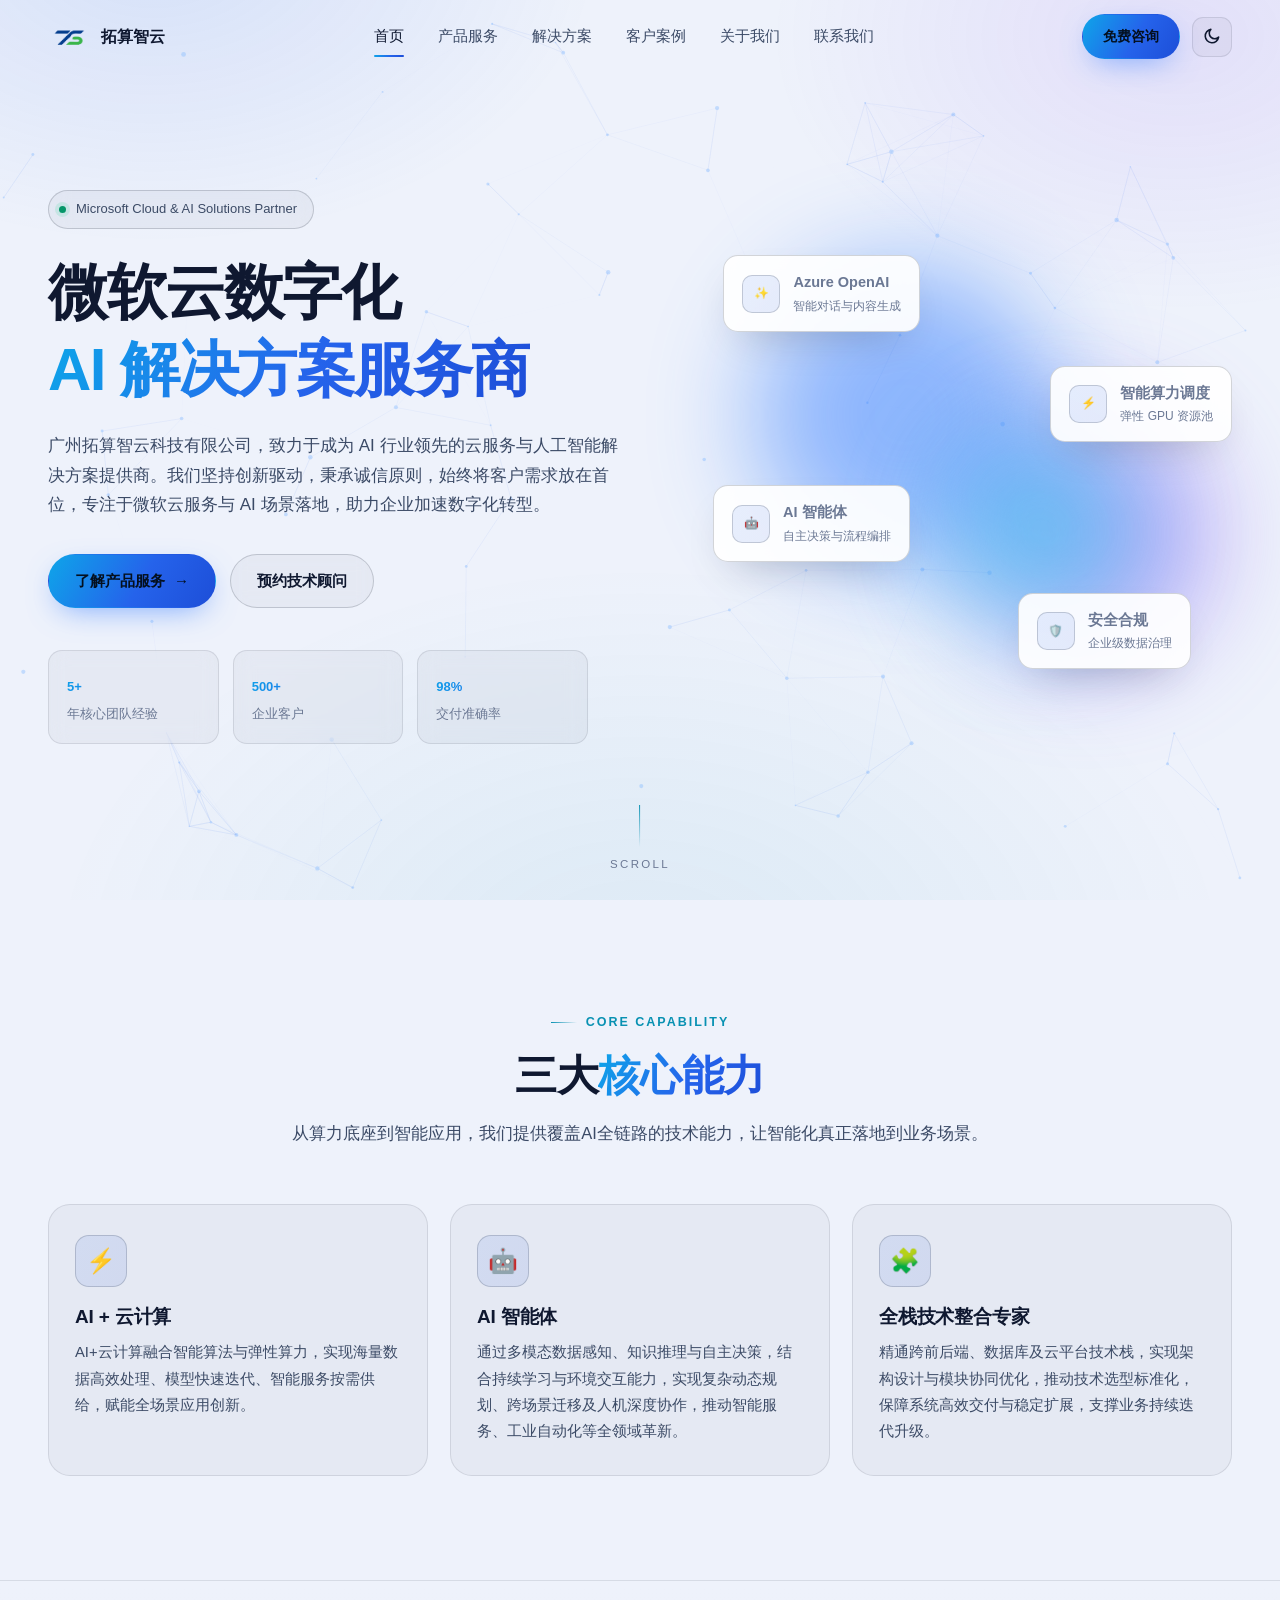
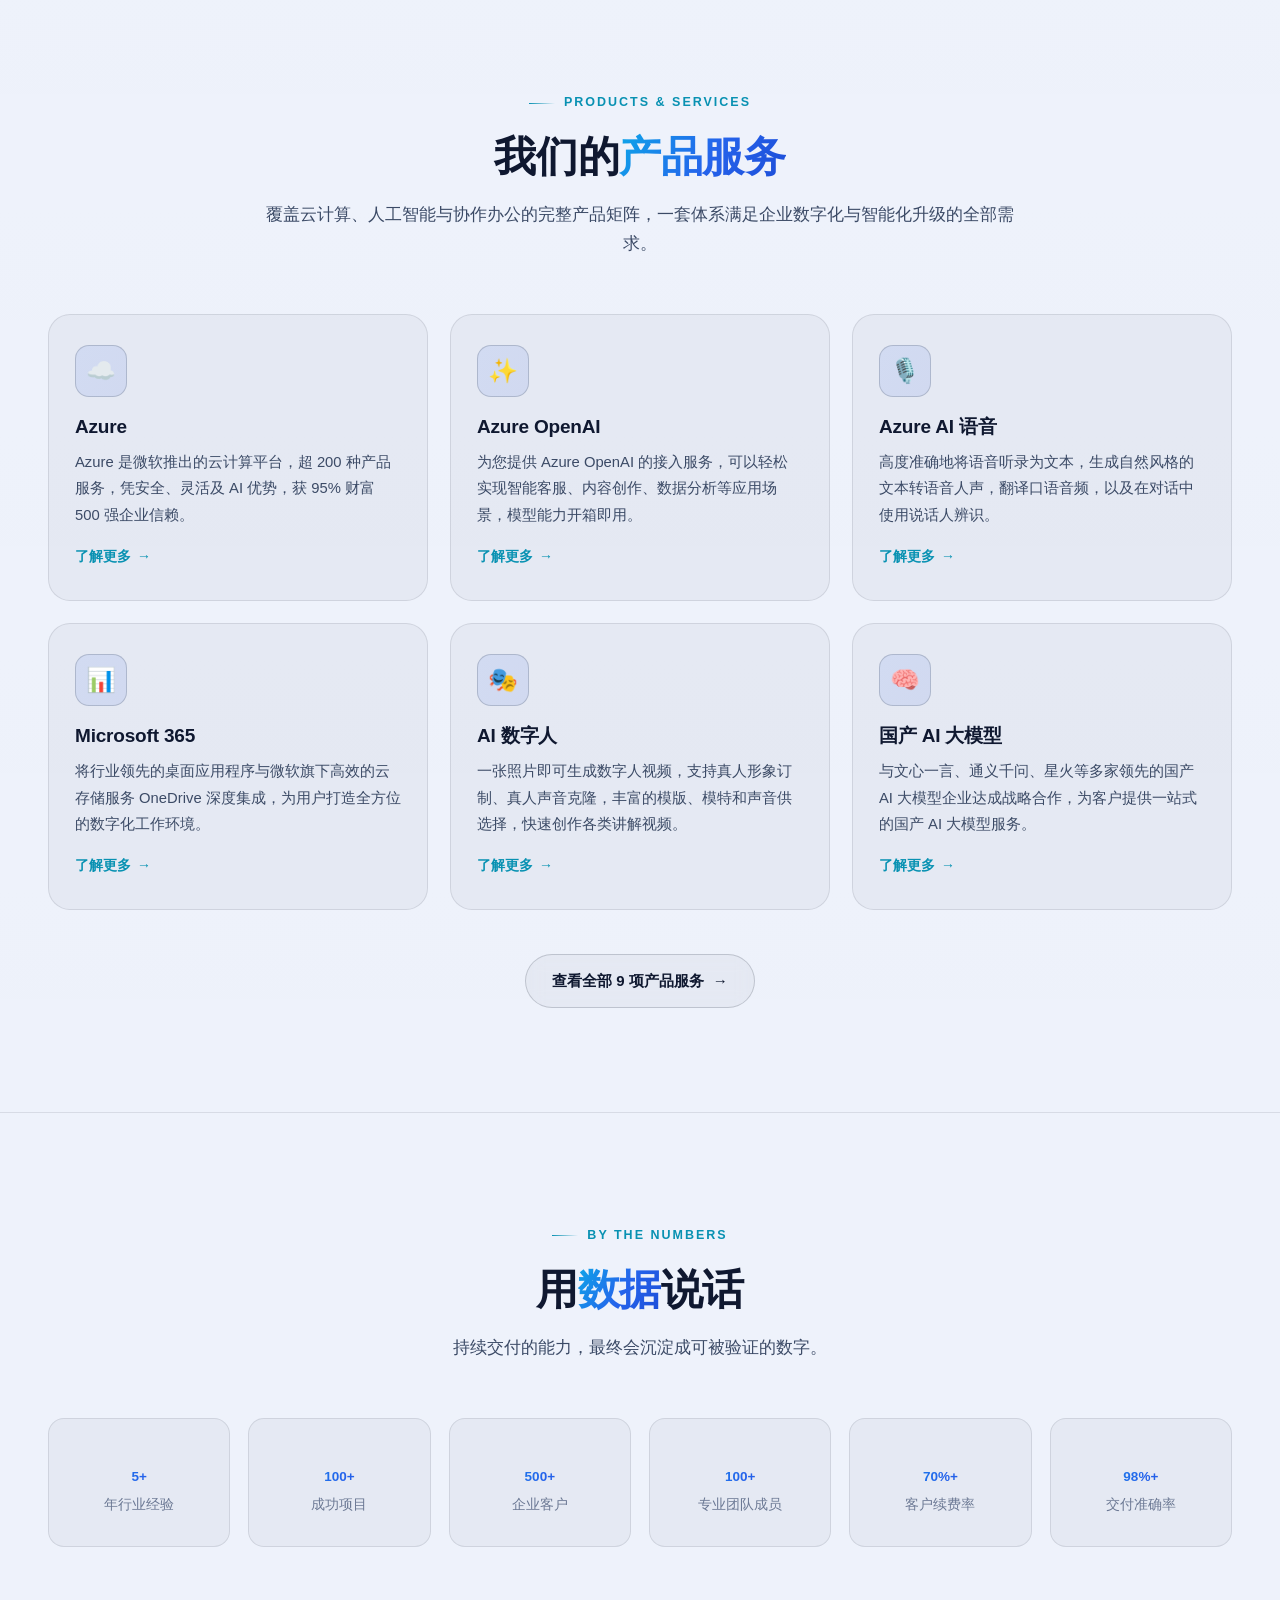
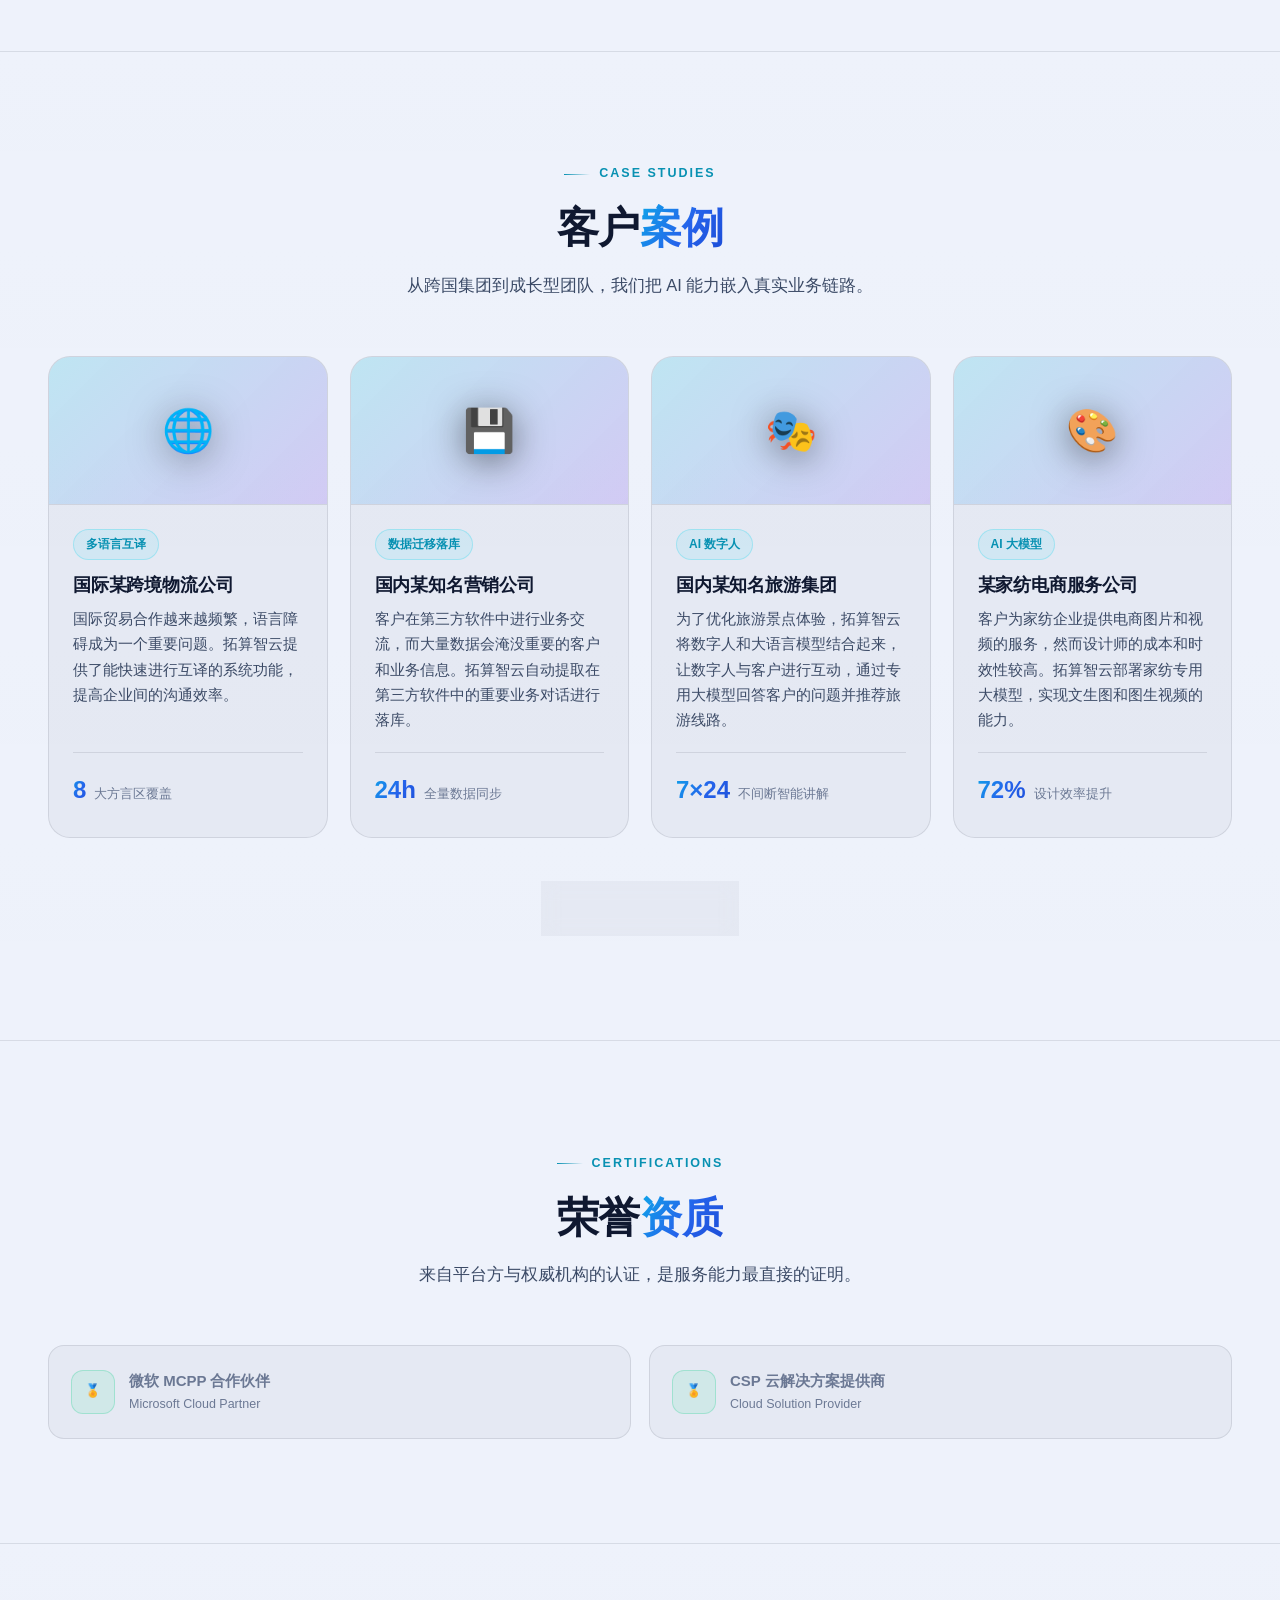
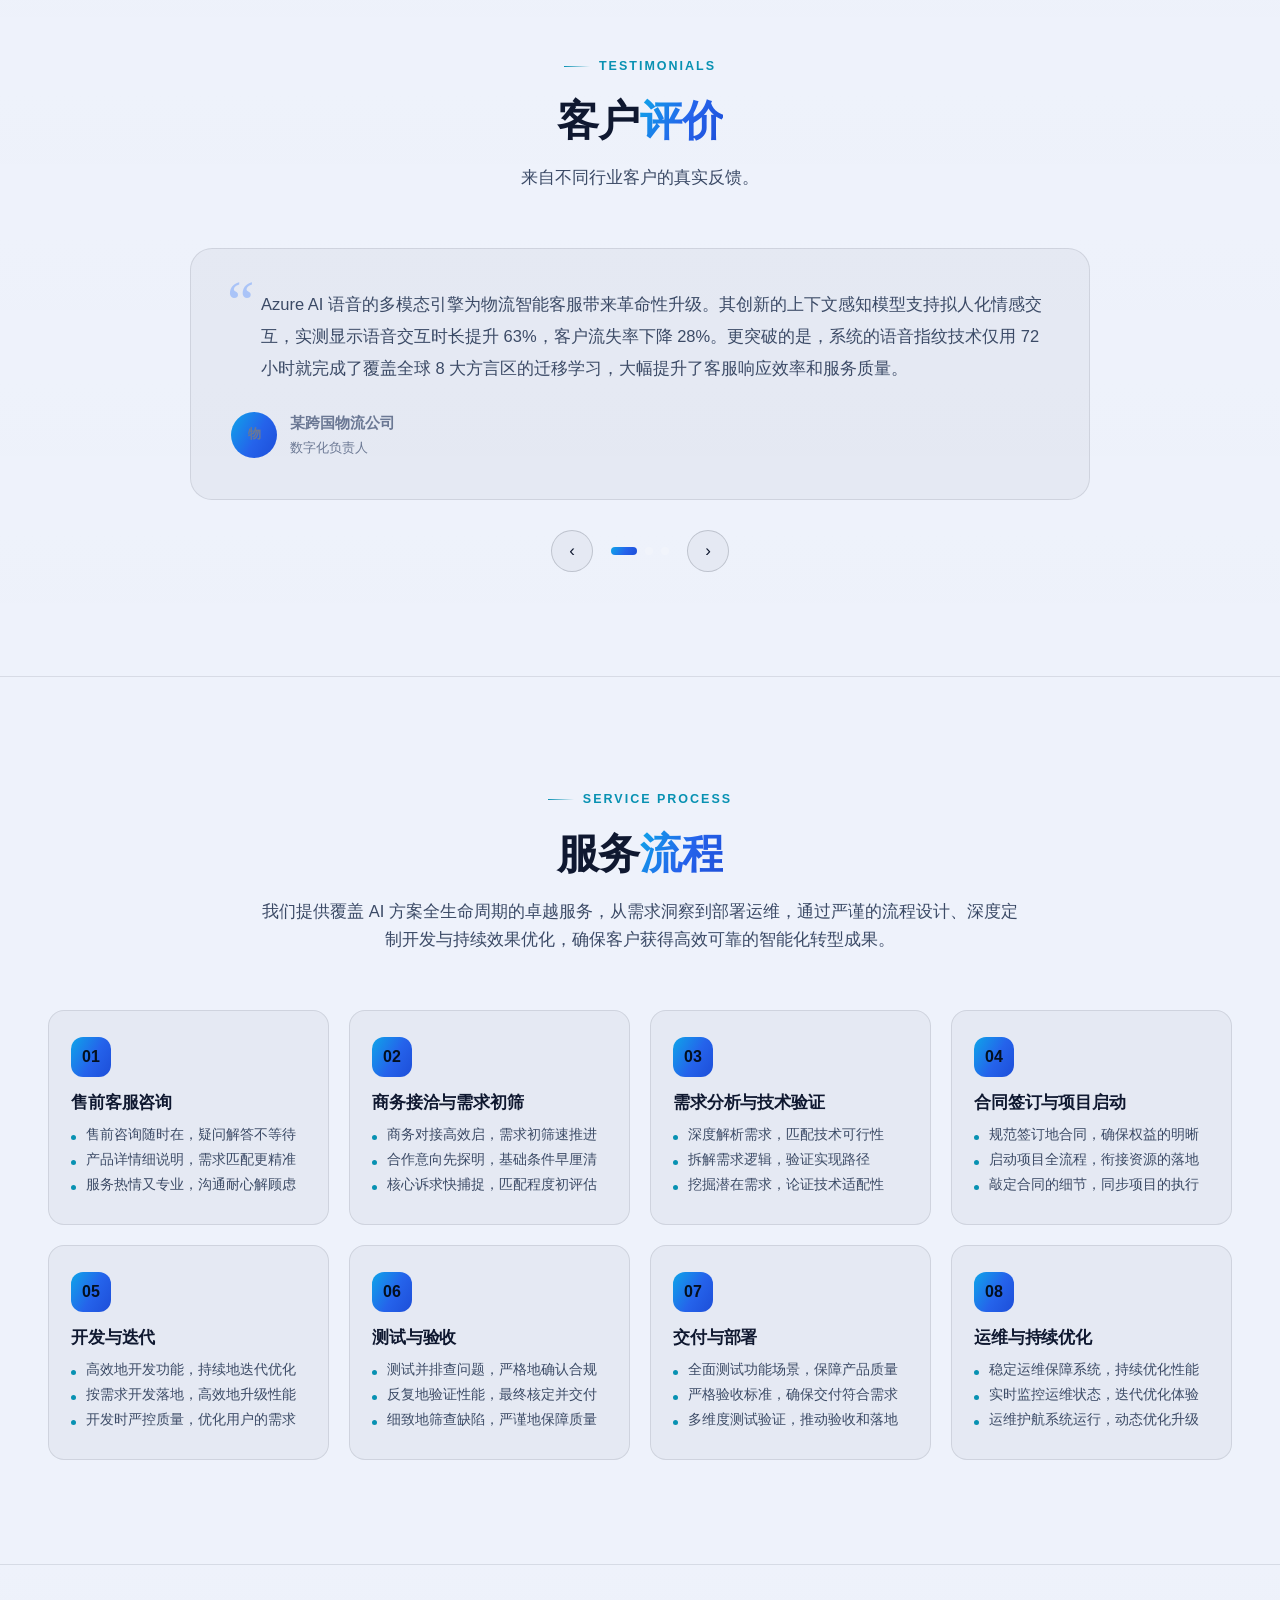
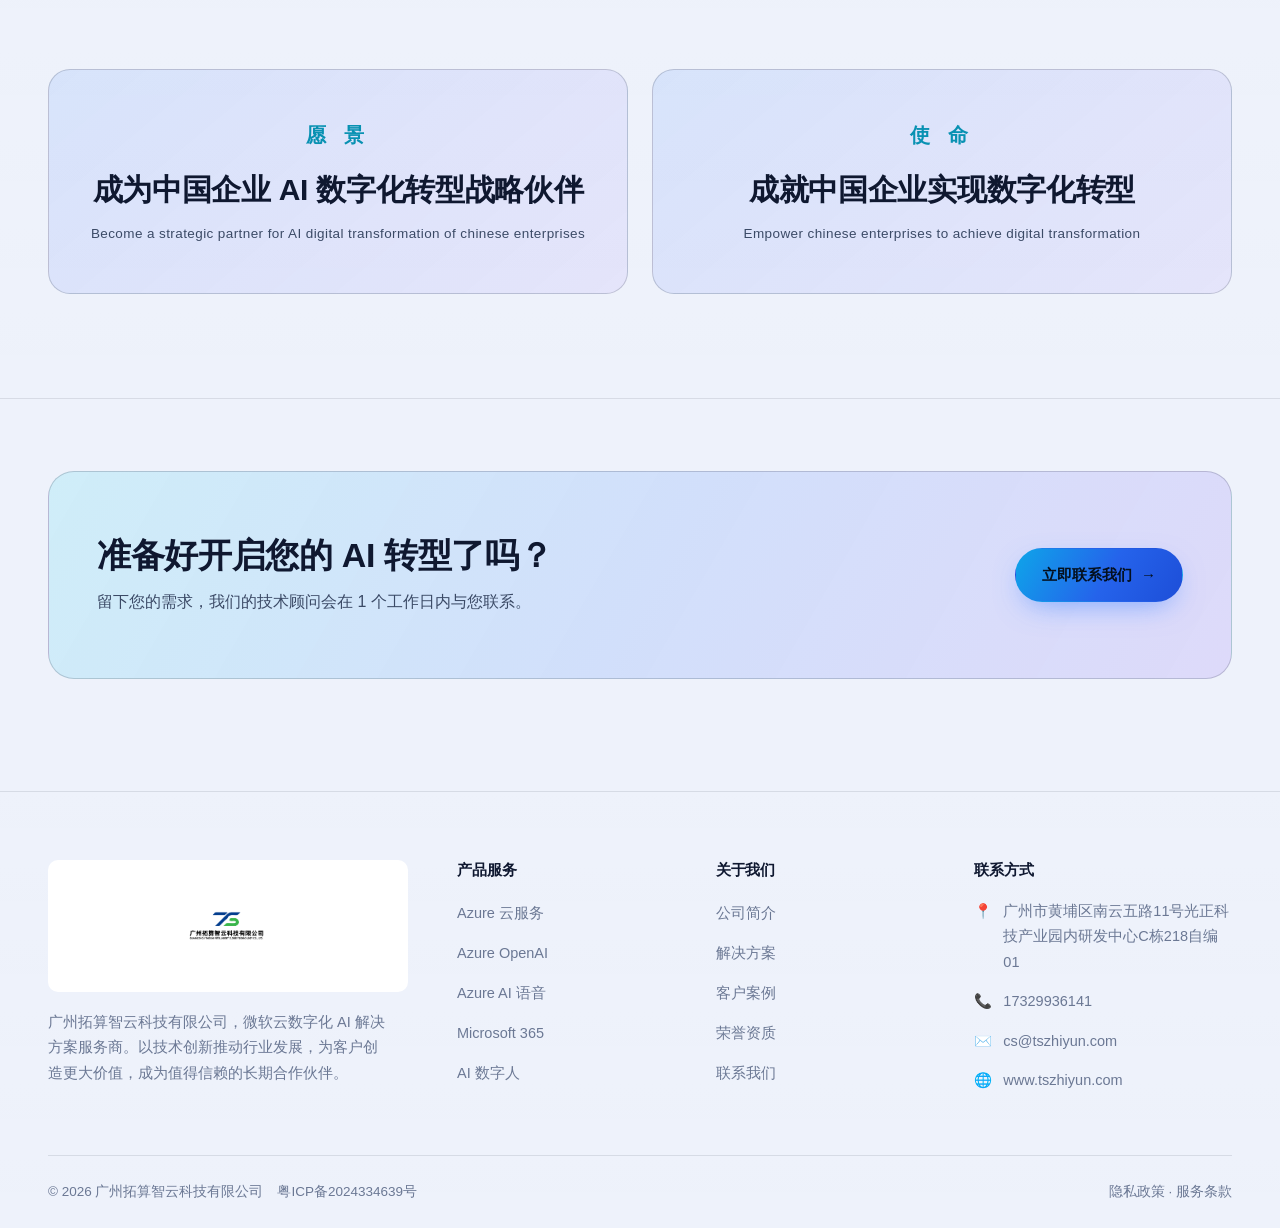
==== index.html @ 0a8a02d6 "Add Tuosuan Cloud website" ====
<!DOCTYPE html>
<html lang="zh-CN">
<head>
<meta charset="UTF-8">
<meta name="viewport" content="width=device-width, initial-scale=1">
<title>广州拓算智云科技有限公司 — 微软云数字化 AI 解决方案服务商</title>
<meta name="description" content="广州拓算智云科技有限公司致力于成为 AI 行业领先的云服务与人工智能解决方案提供商，专注于微软云服务与 AI 应用落地，助力企业加速数字化转型。">
<meta name="keywords" content="拓算智云,广州拓算智云科技,Azure 代理,Azure OpenAI,AI 解决方案,微软云,数字化转型">
<link rel="stylesheet" href="assets/css/style.css">
<link rel="icon" type="image/png" href="assets/images/tuosuan-mark.png">
<script src="assets/js/theme-init.js"></script>
</head>
<body>

<!-- ============ 导航 ============ -->
<header class="nav">
  <div class="nav__inner">
    <a class="brand" href="index.html">
      <img class="brand__logo" src="assets/images/tuosuan-mark.png" alt="拓算智云 Logo">
      <span class="brand__text">
        <span class="brand__name">拓算智云</span>
      </span>
    </a>

    <nav class="nav__menu">
      <a class="nav__link" href="index.html">首页</a>
      <a class="nav__link" href="products.html">产品服务</a>
      <a class="nav__link" href="solutions.html">解决方案</a>
      <a class="nav__link" href="cases.html">客户案例</a>
      <a class="nav__link" href="about.html">关于我们</a>
      <a class="nav__link" href="contact.html">联系我们</a>
    </nav>

    <div class="nav__actions">
      <a class="btn btn--primary btn--sm" href="contact.html">免费咨询</a>
      <button class="theme-toggle" type="button" aria-label="切换主题" aria-pressed="false">
        <svg class="theme-toggle__sun" viewBox="0 0 24 24" fill="none" stroke="currentColor" stroke-width="2" stroke-linecap="round" stroke-linejoin="round" aria-hidden="true">
          <circle cx="12" cy="12" r="4.2"></circle>
          <path d="M12 2.5v2.4M12 19.1v2.4M4.6 4.6l1.7 1.7M17.7 17.7l1.7 1.7M2.5 12h2.4M19.1 12h2.4M4.6 19.4l1.7-1.7M17.7 6.3l1.7-1.7"></path>
        </svg>
        <svg class="theme-toggle__moon" viewBox="0 0 24 24" fill="none" stroke="currentColor" stroke-width="2" stroke-linecap="round" stroke-linejoin="round" aria-hidden="true">
          <path d="M21 12.8A8.5 8.5 0 1 1 11.2 3a6.6 6.6 0 0 0 9.8 9.8z"></path>
        </svg>
      </button>
      <button class="nav__burger" type="button" aria-label="打开菜单" aria-expanded="false">
        <span></span><span></span><span></span>
      </button>
    </div>
  </div>
</header>

<!-- ============ Hero ============ -->
<section class="hero">
  <canvas id="particle-canvas"></canvas>

  <div class="wrap hero__inner">
    <div class="hero__content">
      <div class="hero__pill">
        <span class="dot"></span>
        Microsoft Cloud &amp; AI Solutions Partner
      </div>

      <h1>
        微软云数字化<br>
        <span class="line2">AI 解决方案服务商</span>
      </h1>

      <p class="hero__lead">
        广州拓算智云科技有限公司，致力于成为 AI 行业领先的云服务与人工智能解决方案提供商。我们坚持创新驱动，秉承诚信原则，始终将客户需求放在首位，专注于微软云服务与 AI 场景落地，助力企业加速数字化转型。
      </p>

      <div class="hero__cta">
        <a class="btn btn--primary" href="products.html">
          了解产品服务 <span class="arrow">→</span>
        </a>
        <a class="btn btn--ghost" href="contact.html">
          预约技术顾问
        </a>
      </div>

      <div class="hero__stats">
        <div class="hero__stat">
          <b><span data-count="5" data-suffix="+">5+</span></b>
          <span>年核心团队经验</span>
        </div>
        <div class="hero__stat">
          <b><span data-count="500" data-suffix="+">500+</span></b>
          <span>企业客户</span>
        </div>
        <div class="hero__stat">
          <b><span data-count="98" data-suffix="%">98%</span></b>
          <span>交付准确率</span>
        </div>
      </div>
    </div>

    <div class="hero__visual">
      <span class="orb orb--1"></span>
      <span class="orb orb--2"></span>
      <span class="orb orb--3"></span>

      <div class="tech-card">
        <span class="tech-card__ico">✨</span>
        <span>
          <b>Azure OpenAI</b>
          <span>智能对话与内容生成</span>
        </span>
      </div>
      <div class="tech-card">
        <span class="tech-card__ico">⚡</span>
        <span>
          <b>智能算力调度</b>
          <span>弹性 GPU 资源池</span>
        </span>
      </div>
      <div class="tech-card">
        <span class="tech-card__ico">🤖</span>
        <span>
          <b>AI 智能体</b>
          <span>自主决策与流程编排</span>
        </span>
      </div>
      <div class="tech-card">
        <span class="tech-card__ico">🛡️</span>
        <span>
          <b>安全合规</b>
          <span>企业级数据治理</span>
        </span>
      </div>
    </div>
  </div>

  <div class="hero__scroll">
    <i></i>
    Scroll
  </div>
</section>

<!-- ============ 核心能力 ============ -->
<section class="section" id="capability">
  <div class="wrap">
    <div class="sec-head reveal">
      <span class="eyebrow">Core Capability</span>
      <h2 class="sec-title">三大<span class="hl">核心能力</span></h2>
      <p class="sec-desc">
        从算力底座到智能应用，我们提供覆盖AI全链路的技术能力，让智能化真正落地到业务场景。
      </p>
    </div>

    <div class="grid grid-3">
      <article class="card reveal" data-delay="0">
        <div class="card__ico">⚡</div>
        <h3>AI + 云计算</h3>
        <p>
          AI+云计算融合智能算法与弹性算力，实现海量数据高效处理、模型快速迭代、智能服务按需供给，赋能全场景应用创新。
        </p>
      </article>

      <article class="card reveal" data-delay="120">
        <div class="card__ico">🤖</div>
        <h3>AI 智能体</h3>
        <p>
          通过多模态数据感知、知识推理与自主决策，结合持续学习与环境交互能力，实现复杂动态规划、跨场景迁移及人机深度协作，推动智能服务、工业自动化等全领域革新。
        </p>
      </article>

      <article class="card reveal" data-delay="240">
        <div class="card__ico">🧩</div>
        <h3>全栈技术整合专家</h3>
        <p>
          精通跨前后端、数据库及云平台技术栈，实现架构设计与模块协同优化，推动技术选型标准化，保障系统高效交付与稳定扩展，支撑业务持续迭代升级。
        </p>
      </article>
    </div>
  </div>
</section>

<!-- ============ 产品服务 ============ -->
<section class="section section--alt" id="products">
  <div class="wrap">
    <div class="sec-head reveal">
      <span class="eyebrow">Products &amp; Services</span>
      <h2 class="sec-title">我们的<span class="hl">产品服务</span></h2>
      <p class="sec-desc">
        覆盖云计算、人工智能与协作办公的完整产品矩阵，一套体系满足企业数字化与智能化升级的全部需求。
      </p>
    </div>

    <div class="grid grid-3">
      <a class="card card--link reveal" data-delay="0" href="products.html">
        <div class="card__ico">☁️</div>
        <h3>Azure</h3>
        <p>Azure 是微软推出的云计算平台，超 200 种产品服务，凭安全、灵活及 AI 优势，获 95% 财富 500 强企业信赖。</p>
        <span class="card__more">了解更多 <span class="arrow">→</span></span>
      </a>

      <a class="card card--link reveal" data-delay="60" href="products.html">
        <div class="card__ico">✨</div>
        <h3>Azure OpenAI</h3>
        <p>为您提供 Azure OpenAI 的接入服务，可以轻松实现智能客服、内容创作、数据分析等应用场景，模型能力开箱即用。</p>
        <span class="card__more">了解更多 <span class="arrow">→</span></span>
      </a>

      <a class="card card--link reveal" data-delay="120" href="products.html">
        <div class="card__ico">🎙️</div>
        <h3>Azure AI 语音</h3>
        <p>高度准确地将语音听录为文本，生成自然风格的文本转语音人声，翻译口语音频，以及在对话中使用说话人辨识。</p>
        <span class="card__more">了解更多 <span class="arrow">→</span></span>
      </a>

      <a class="card card--link reveal" data-delay="0" href="products.html">
        <div class="card__ico">📊</div>
        <h3>Microsoft 365</h3>
        <p>将行业领先的桌面应用程序与微软旗下高效的云存储服务 OneDrive 深度集成，为用户打造全方位的数字化工作环境。</p>
        <span class="card__more">了解更多 <span class="arrow">→</span></span>
      </a>

      <a class="card card--link reveal" data-delay="60" href="products.html">
        <div class="card__ico">🎭</div>
        <h3>AI 数字人</h3>
        <p>一张照片即可生成数字人视频，支持真人形象订制、真人声音克隆，丰富的模版、模特和声音供选择，快速创作各类讲解视频。</p>
        <span class="card__more">了解更多 <span class="arrow">→</span></span>
      </a>

      <a class="card card--link reveal" data-delay="120" href="products.html">
        <div class="card__ico">🧠</div>
        <h3>国产 AI 大模型</h3>
        <p>与文心一言、通义千问、星火等多家领先的国产 AI 大模型企业达成战略合作，为客户提供一站式的国产 AI 大模型服务。</p>
        <span class="card__more">了解更多 <span class="arrow">→</span></span>
      </a>
    </div>

    <div class="reveal" style="text-align:center;margin-top:44px;">
      <a class="btn btn--ghost" href="products.html">
        查看全部 9 项产品服务 <span class="arrow">→</span>
      </a>
    </div>
  </div>
</section>

<!-- ============ 数据成绩 ============ -->
<section class="section" id="numbers">
  <div class="wrap">
    <div class="sec-head reveal">
      <span class="eyebrow">By the Numbers</span>
      <h2 class="sec-title">用<span class="hl">数据</span>说话</h2>
      <p class="sec-desc">持续交付的能力，最终会沉淀成可被验证的数字。</p>
    </div>

    <div class="stats reveal">
      <div class="stat">
        <b><span data-count="5" data-suffix="+">5+</span></b>
        <span>年行业经验</span>
      </div>
      <div class="stat">
        <b><span data-count="100" data-suffix="+">100+</span></b>
        <span>成功项目</span>
      </div>
      <div class="stat">
        <b><span data-count="500" data-suffix="+">500+</span></b>
        <span>企业客户</span>
      </div>
      <div class="stat">
        <b><span data-count="100" data-suffix="+">100+</span></b>
        <span>专业团队成员</span>
      </div>
      <div class="stat">
        <b><span data-count="70" data-suffix="%+">70%+</span></b>
        <span>客户续费率</span>
      </div>
      <div class="stat">
        <b><span data-count="98" data-suffix="%+">98%+</span></b>
        <span>交付准确率</span>
      </div>
    </div>
  </div>
</section>

<!-- ============ 客户案例 ============ -->
<section class="section section--alt" id="cases">
  <div class="wrap">
    <div class="sec-head reveal">
      <span class="eyebrow">Case Studies</span>
      <h2 class="sec-title">客户<span class="hl">案例</span></h2>
      <p class="sec-desc">从跨国集团到成长型团队，我们把 AI 能力嵌入真实业务链路。</p>
    </div>

    <div class="grid grid-4">
      <article class="case reveal" data-delay="0">
        <div class="case__top"><span>🌐</span></div>
        <div class="case__body">
          <span class="case__tag">多语言互译</span>
          <h3>国际某跨境物流公司</h3>
          <p>国际贸易合作越来越频繁，语言障碍成为一个重要问题。拓算智云提供了能快速进行互译的系统功能，提高企业间的沟通效率。</p>
          <div class="case__metric">
            <b>8</b><span>大方言区覆盖</span>
          </div>
        </div>
      </article>

      <article class="case reveal" data-delay="90">
        <div class="case__top"><span>💾</span></div>
        <div class="case__body">
          <span class="case__tag">数据迁移落库</span>
          <h3>国内某知名营销公司</h3>
          <p>客户在第三方软件中进行业务交流，而大量数据会淹没重要的客户和业务信息。拓算智云自动提取在第三方软件中的重要业务对话进行落库。</p>
          <div class="case__metric">
            <b>24h</b><span>全量数据同步</span>
          </div>
        </div>
      </article>

      <article class="case reveal" data-delay="180">
        <div class="case__top"><span>🎭</span></div>
        <div class="case__body">
          <span class="case__tag">AI 数字人</span>
          <h3>国内某知名旅游集团</h3>
          <p>为了优化旅游景点体验，拓算智云将数字人和大语言模型结合起来，让数字人与客户进行互动，通过专用大模型回答客户的问题并推荐旅游线路。</p>
          <div class="case__metric">
            <b>7×24</b><span>不间断智能讲解</span>
          </div>
        </div>
      </article>

      <article class="case reveal" data-delay="270">
        <div class="case__top"><span>🎨</span></div>
        <div class="case__body">
          <span class="case__tag">AI 大模型</span>
          <h3>某家纺电商服务公司</h3>
          <p>客户为家纺企业提供电商图片和视频的服务，然而设计师的成本和时效性较高。拓算智云部署家纺专用大模型，实现文生图和图生视频的能力。</p>
          <div class="case__metric">
            <b>72%</b><span>设计效率提升</span>
          </div>
        </div>
      </article>
    </div>

    <div class="reveal" style="text-align:center;margin-top:44px;">
      <a class="btn btn--ghost" href="cases.html">
        查看更多客户案例 <span class="arrow">→</span>
      </a>
    </div>
  </div>
</section>

<!-- ============ 荣誉资质 ============ -->
<section class="section" id="certs">
  <div class="wrap">
    <div class="sec-head reveal">
      <span class="eyebrow">Certifications</span>
      <h2 class="sec-title">荣誉<span class="hl">资质</span></h2>
      <p class="sec-desc">来自平台方与权威机构的认证，是服务能力最直接的证明。</p>
    </div>

    <div class="certs reveal">
      <div class="cert">
        <span class="cert__badge">🏅</span>
        <span>
          <b>微软 MCPP 合作伙伴</b>
          <span>Microsoft Cloud Partner</span>
        </span>
      </div>
      <div class="cert">
        <span class="cert__badge">🏅</span>
        <span>
          <b>CSP 云解决方案提供商</b>
          <span>Cloud Solution Provider</span>
        </span>
      </div>
    </div>
  </div>
</section>

<!-- ============ 客户评价 ============ -->
<section class="section section--alt" id="testimonials">
  <div class="wrap">
    <div class="sec-head reveal">
      <span class="eyebrow">Testimonials</span>
      <h2 class="sec-title">客户<span class="hl">评价</span></h2>
      <p class="sec-desc">来自不同行业客户的真实反馈。</p>
    </div>

    <div class="slider reveal">
      <div class="slide">
        <p class="slide__quote">
          Azure AI 语音的多模态引擎为物流智能客服带来革命性升级。其创新的上下文感知模型支持拟人化情感交互，实测显示语音交互时长提升 63%，客户流失率下降 28%。更突破的是，系统的语音指纹技术仅用 72 小时就完成了覆盖全球 8 大方言区的迁移学习，大幅提升了客服响应效率和服务质量。
        </p>
        <div class="slide__by">
          <span class="slide__avatar">物</span>
          <span>
            <b>某跨国物流公司</b>
            <span>数字化负责人</span>
          </span>
        </div>
      </div>

      <div class="slide">
        <p class="slide__quote">
          拓算智云集成的文生图与图生视频能力彻底颠覆了我们的创作范式，在家纺产品设计中实现了 72% 的效率提升。只要输入产品的关键信息，3 秒内即可生成 4K 级设计图。另外 AI 会根据设计的图片自动生成 AI 视频，整体符合客户要求度达到 60% 以上，相信在后续的模型调优下还会有更大的提升空间。
        </p>
        <div class="slide__by">
          <span class="slide__avatar">电</span>
          <span>
            <b>某电商服务公司</b>
            <span>AI 项目经理</span>
          </span>
        </div>
      </div>

      <div class="slide">
        <p class="slide__quote">
          作为 AI 医疗影像赛道的初创团队，Microsoft 365 仅用两周就完成了传统需要 6 个月构建的「AI 标注—临床验证—合规交付」全流程数字基座。我们对信息安全的要求极高，这家公司不仅帮我们完美地达到等保要求，还持续提供了监控和培训服务，他们的专业和服务态度给我们留下了深刻印象。
        </p>
        <div class="slide__by">
          <span class="slide__avatar">医</span>
          <span>
            <b>某医疗科技创业公司</b>
            <span>创始人</span>
          </span>
        </div>
      </div>

      <div class="slider__ctrl">
        <button class="slider__btn slider__btn--prev" type="button" aria-label="上一条">‹</button>
        <div class="slider__dots">
          <button class="slider__dot" type="button" aria-label="第 1 条"></button>
          <button class="slider__dot" type="button" aria-label="第 2 条"></button>
          <button class="slider__dot" type="button" aria-label="第 3 条"></button>
        </div>
        <button class="slider__btn slider__btn--next" type="button" aria-label="下一条">›</button>
      </div>
    </div>
  </div>
</section>

<!-- ============ 服务流程 ============ -->
<section class="section" id="process">
  <div class="wrap">
    <div class="sec-head reveal">
      <span class="eyebrow">Service Process</span>
      <h2 class="sec-title">服务<span class="hl">流程</span></h2>
      <p class="sec-desc">
        我们提供覆盖 AI 方案全生命周期的卓越服务，从需求洞察到部署运维，通过严谨的流程设计、深度定制开发与持续效果优化，确保客户获得高效可靠的智能化转型成果。
      </p>
    </div>

    <div class="steps">
      <div class="step reveal" data-delay="0">
        <div class="step__no">01</div>
        <h4>售前客服咨询</h4>
        <ul>
          <li>售前咨询随时在，疑问解答不等待</li>
          <li>产品详情细说明，需求匹配更精准</li>
          <li>服务热情又专业，沟通耐心解顾虑</li>
        </ul>
      </div>

      <div class="step reveal" data-delay="60">
        <div class="step__no">02</div>
        <h4>商务接洽与需求初筛</h4>
        <ul>
          <li>商务对接高效启，需求初筛速推进</li>
          <li>合作意向先探明，基础条件早厘清</li>
          <li>核心诉求快捕捉，匹配程度初评估</li>
        </ul>
      </div>

      <div class="step reveal" data-delay="120">
        <div class="step__no">03</div>
        <h4>需求分析与技术验证</h4>
        <ul>
          <li>深度解析需求，匹配技术可行性</li>
          <li>拆解需求逻辑，验证实现路径</li>
          <li>挖掘潜在需求，论证技术适配性</li>
        </ul>
      </div>

      <div class="step reveal" data-delay="180">
        <div class="step__no">04</div>
        <h4>合同签订与项目启动</h4>
        <ul>
          <li>规范签订地合同，确保权益的明晰</li>
          <li>启动项目全流程，衔接资源的落地</li>
          <li>敲定合同的细节，同步项目的执行</li>
        </ul>
      </div>

      <div class="step reveal" data-delay="0">
        <div class="step__no">05</div>
        <h4>开发与迭代</h4>
        <ul>
          <li>高效地开发功能，持续地迭代优化</li>
          <li>按需求开发落地，高效地升级性能</li>
          <li>开发时严控质量，优化用户的需求</li>
        </ul>
      </div>

      <div class="step reveal" data-delay="60">
        <div class="step__no">06</div>
        <h4>测试与验收</h4>
        <ul>
          <li>测试并排查问题，严格地确认合规</li>
          <li>反复地验证性能，最终核定并交付</li>
          <li>细致地筛查缺陷，严谨地保障质量</li>
        </ul>
      </div>

      <div class="step reveal" data-delay="120">
        <div class="step__no">07</div>
        <h4>交付与部署</h4>
        <ul>
          <li>全面测试功能场景，保障产品质量</li>
          <li>严格验收标准，确保交付符合需求</li>
          <li>多维度测试验证，推动验收和落地</li>
        </ul>
      </div>

      <div class="step reveal" data-delay="180">
        <div class="step__no">08</div>
        <h4>运维与持续优化</h4>
        <ul>
          <li>稳定运维保障系统，持续优化性能</li>
          <li>实时监控运维状态，迭代优化体验</li>
          <li>运维护航系统运行，动态优化升级</li>
        </ul>
      </div>
    </div>
  </div>
</section>

<!-- ============ 愿景 / 使命 ============ -->
<section class="section section--alt" id="vision">
  <div class="wrap">
    <div class="vm">
      <div class="vm__item reveal">
        <span class="vm__label">愿 景</span>
        <h3>成为中国企业 AI 数字化转型战略伙伴</h3>
        <p>Become a strategic partner for AI digital transformation of chinese enterprises</p>
      </div>

      <div class="vm__item reveal" data-delay="120">
        <span class="vm__label">使 命</span>
        <h3>成就中国企业实现数字化转型</h3>
        <p>Empower chinese enterprises to achieve digital transformation</p>
      </div>
    </div>
  </div>
</section>

<!-- ============ CTA ============ -->
<section class="section section--tight">
  <div class="wrap">
    <div class="cta-bar reveal">
      <div>
        <h2>准备好开启您的 AI 转型了吗？</h2>
        <p>留下您的需求，我们的技术顾问会在 1 个工作日内与您联系。</p>
      </div>
      <a class="btn btn--primary" href="contact.html">
        立即联系我们 <span class="arrow">→</span>
      </a>
    </div>
  </div>
</section>

<!-- ============ 页脚 ============ -->
<footer class="footer">
  <div class="wrap">
    <div class="footer__grid">
      <div class="footer__about">
        <a class="brand" href="index.html">
          <img class="brand__logo" src="assets/images/tuosuan-logo-full.png" alt="广州拓算智云科技有限公司 Logo">
          <span class="brand__text">
            <span class="brand__name">拓算智云</span>
          </span>
        </a>
        <p>
          广州拓算智云科技有限公司，微软云数字化 AI 解决方案服务商。以技术创新推动行业发展，为客户创造更大价值，成为值得信赖的长期合作伙伴。
        </p>
      </div>

      <div>
        <h4>产品服务</h4>
        <ul class="footer__links">
          <li><a href="products.html">Azure 云服务</a></li>
          <li><a href="products.html">Azure OpenAI</a></li>
          <li><a href="products.html">Azure AI 语音</a></li>
          <li><a href="products.html">Microsoft 365</a></li>
          <li><a href="products.html">AI 数字人</a></li>
        </ul>
      </div>

      <div>
        <h4>关于我们</h4>
        <ul class="footer__links">
          <li><a href="about.html">公司简介</a></li>
          <li><a href="solutions.html">解决方案</a></li>
          <li><a href="cases.html">客户案例</a></li>
          <li><a href="about.html#certs">荣誉资质</a></li>
          <li><a href="contact.html">联系我们</a></li>
        </ul>
      </div>

      <div>
        <h4>联系方式</h4>
        <ul class="footer__contact">
          <li><i>📍</i><span>广州市黄埔区南云五路11号光正科技产业园内研发中心C栋218自编01</span></li>
          <li><i>📞</i><span>17329936141</span></li>
          <li><i>✉️</i><a href="mailto:cs@tszhiyun.com">cs@tszhiyun.com</a></li>
      <li><i>🌐</i><span>www.tszhiyun.com</span></li>
      </div>
    </div>

    <div class="footer__bottom">
      <span>© 2026 广州拓算智云科技有限公司　<a href="https://beian.miit.gov.cn/" target="_blank" rel="noopener noreferrer">粤ICP备2024334639号</a></span>
      <span>
        <a href="index.html">隐私政策</a> ·
        <a href="index.html">服务条款</a>
      </span>
    </div>
  </div>
</footer>

<button class="to-top" type="button" aria-label="返回顶部">↑</button>

<script src="assets/js/main.js"></script>
</body>
</html>
---- assets/css/style.css ----
/* ============================================================
   广州拓算智云科技有限公司 — 官网样式表
   设计基调：深空底 + 青蓝紫渐变 + 玻璃拟态卡片
   ============================================================ */

:root {
  --bg: #05070f;
  --bg-soft: #090d1a;
  --bg-elev: #0d1224;

  --surface: rgba(255, 255, 255, 0.038);
  --surface-hi: rgba(255, 255, 255, 0.07);
  --line: rgba(255, 255, 255, 0.09);
  --line-hi: rgba(255, 255, 255, 0.16);

  --text: #eaf0ff;
  --text-2: #b9c4de;
  --muted: #7f8db0;

  --cyan: #22d3ee;
  --blue: #4f8cff;
  --violet: #8b5cf6;
  --green: #34d399;

  --grad: linear-gradient(120deg, #22d3ee 0%, #4f8cff 48%, #8b5cf6 100%);
  --grad-soft: linear-gradient(120deg, rgba(34, 211, 238, 0.16), rgba(139, 92, 246, 0.16));

  --radius: 16px;
  --radius-lg: 22px;
  --maxw: 1240px;

  --nav-h: 74px;
  --ease: cubic-bezier(0.22, 0.61, 0.36, 1);
  --font: "PingFang SC", "HarmonyOS Sans SC", "Microsoft YaHei", -apple-system,
    BlinkMacSystemFont, "Segoe UI", Roboto, "Helvetica Neue", Arial, sans-serif;
}

/* ============================================================
   明亮主题：跟随系统或用户手动切换（data-theme="light"）
   ============================================================ */
[data-theme="light"] {
  --bg: #eef2fb;
  --bg-soft: #e6ecf7;
  --bg-elev: #ffffff;

  --surface: rgba(15, 23, 42, 0.035);
  --surface-hi: rgba(15, 23, 42, 0.065);
  --line: rgba(15, 23, 42, 0.1);
  --line-hi: rgba(15, 23, 42, 0.18);

  --text: #0f1830;
  --text-2: #3b4a66;
  --muted: #6b7894;

  --cyan: #0891b2;
  --blue: #1d4ed8;
  --violet: #4f46e5;
  --green: #059669;

  --grad: linear-gradient(120deg, #0ea5e9 0%, #2563eb 55%, #1d4ed8 100%);
  --grad-soft: linear-gradient(120deg, rgba(37, 99, 235, 0.1), rgba(29, 78, 216, 0.1));
}

/* 氛围光：亮色下用更柔和的浅蓝光 */
[data-theme="light"] body::before {
  background:
    radial-gradient(720px 480px at 12% -6%, rgba(37, 99, 235, 0.12), transparent 62%),
    radial-gradient(680px 460px at 92% 4%, rgba(124, 58, 237, 0.1), transparent 60%),
    radial-gradient(900px 620px at 50% 108%, rgba(8, 145, 178, 0.08), transparent 66%);
}

[data-theme="light"] ::selection {
  background: rgba(37, 99, 235, 0.2);
  color: #0f1830;
}

/* 滚动条 */
[data-theme="light"] ::-webkit-scrollbar-track {
  background: #e3e9f4;
}
[data-theme="light"] ::-webkit-scrollbar-thumb {
  background: linear-gradient(180deg, #aab6d4, #c4cde2);
  border-color: #e3e9f4;
}
[data-theme="light"] ::-webkit-scrollbar-thumb:hover {
  background: linear-gradient(180deg, #91a0c6, #aab6d4);
}

/* 吸顶导航底色 */
[data-theme="light"] .nav.is-stuck {
  background: rgba(255, 255, 255, 0.82);
}

/* Hero 浮动技术卡 */
[data-theme="light"] .tech-card {
  background: rgba(255, 255, 255, 0.92);
  box-shadow: 0 18px 44px -20px rgba(15, 23, 42, 0.28);
}

/* 表单输入 */
[data-theme="light"] .field input,
[data-theme="light"] .field select,
[data-theme="light"] .field textarea {
  background: rgba(15, 23, 42, 0.035);
}
[data-theme="light"] .field input:focus,
[data-theme="light"] .field select:focus,
[data-theme="light"] .field textarea:focus {
  background: rgba(15, 23, 42, 0.055);
}
[data-theme="light"] .field select option {
  background: #ffffff;
  color: #0f1830;
}

/* 成功提示文字（亮色下用深绿） */
[data-theme="light"] .form-ok {
  color: #047857;
}

/* 移动端展开菜单底色 */
[data-theme="light"] .nav__menu.is-open {
  background: rgba(255, 255, 255, 0.98);
  border-color: rgba(15, 23, 42, 0.12);
  box-shadow: 0 30px 60px -24px rgba(15, 23, 42, 0.3);
}

/* ---------------- Reset ---------------- */
*,
*::before,
*::after {
  box-sizing: border-box;
}

html {
  scroll-behavior: smooth;
  scroll-padding-top: calc(var(--nav-h) + 12px);
  -webkit-text-size-adjust: 100%;
}

body {
  margin: 0;
  font-family: var(--font);
  background: var(--bg);
  color: var(--text);
  line-height: 1.75;
  font-size: 16px;
  overflow-x: hidden;
  -webkit-font-smoothing: antialiased;
}

/* 全局氛围光 */
body::before {
  content: "";
  position: fixed;
  inset: 0;
  pointer-events: none;
  z-index: 0;
  background:
    radial-gradient(720px 480px at 12% -6%, rgba(79, 140, 255, 0.16), transparent 62%),
    radial-gradient(680px 460px at 92% 4%, rgba(139, 92, 246, 0.14), transparent 60%),
    radial-gradient(900px 620px at 50% 108%, rgba(34, 211, 238, 0.09), transparent 66%);
}

img {
  max-width: 100%;
  display: block;
}

a {
  color: inherit;
  text-decoration: none;
}

ul {
  margin: 0;
  padding: 0;
  list-style: none;
}

h1,
h2,
h3,
h4 {
  margin: 0;
  line-height: 1.28;
  font-weight: 700;
  letter-spacing: -0.01em;
}

p {
  margin: 0;
}

button,
input,
textarea,
select {
  font: inherit;
  color: inherit;
}

::selection {
  background: rgba(79, 140, 255, 0.34);
  color: #fff;
}

/* 滚动条 */
::-webkit-scrollbar {
  width: 10px;
  height: 10px;
}
::-webkit-scrollbar-track {
  background: #070a14;
}
::-webkit-scrollbar-thumb {
  background: linear-gradient(180deg, #2f3a5e, #232c48);
  border-radius: 8px;
  border: 2px solid #070a14;
}
::-webkit-scrollbar-thumb:hover {
  background: linear-gradient(180deg, #3f5fa8, #2d3a63);
}

/* ---------------- 布局工具 ---------------- */
.wrap {
  width: 100%;
  max-width: var(--maxw);
  margin: 0 auto;
  padding: 0 28px;
  position: relative;
  z-index: 1;
}

.section {
  padding: 104px 0;
  position: relative;
  z-index: 1;
}

.section--tight {
  padding: 72px 0;
}

.section--alt {
  background: linear-gradient(180deg, rgba(255, 255, 255, 0.018), rgba(255, 255, 255, 0));
  border-block: 1px solid var(--line);
}

.grid {
  display: grid;
  gap: 22px;
}

.grid-2 {
  grid-template-columns: repeat(2, 1fr);
}
.grid-3 {
  grid-template-columns: repeat(3, 1fr);
}
.grid-4 {
  grid-template-columns: repeat(4, 1fr);
}

/* ---------------- 文字组件 ---------------- */
.eyebrow {
  display: inline-flex;
  align-items: center;
  gap: 9px;
  font-size: 12.5px;
  letter-spacing: 0.16em;
  text-transform: uppercase;
  color: var(--cyan);
  font-weight: 600;
  margin-bottom: 16px;
}

.eyebrow::before {
  content: "";
  width: 26px;
  height: 1px;
  background: linear-gradient(90deg, var(--cyan), transparent);
}

.sec-head {
  max-width: 760px;
  margin: 0 auto 56px;
  text-align: center;
}

.sec-head .eyebrow {
  justify-content: center;
}

.sec-title {
  font-size: clamp(28px, 3.4vw, 42px);
  margin-bottom: 16px;
}

.sec-title .hl {
  background: var(--grad);
  -webkit-background-clip: text;
  background-clip: text;
  -webkit-text-fill-color: transparent;
}

.sec-desc {
  color: var(--text-2);
  font-size: 16.5px;
}

.grad-text {
  background: var(--grad);
  -webkit-background-clip: text;
  background-clip: text;
  -webkit-text-fill-color: transparent;
}

/* ---------------- 按钮 ---------------- */
.btn {
  --pad: 13px 26px;
  display: inline-flex;
  align-items: center;
  justify-content: center;
  gap: 9px;
  padding: var(--pad);
  border-radius: 999px;
  font-size: 15px;
  font-weight: 600;
  border: 1px solid transparent;
  cursor: pointer;
  transition: transform 0.28s var(--ease), box-shadow 0.28s var(--ease),
    background 0.28s var(--ease), border-color 0.28s var(--ease);
  white-space: nowrap;
}

.btn--primary {
  background: var(--grad);
  color: #04101f;
  box-shadow: 0 10px 30px -10px rgba(79, 140, 255, 0.75);
}

.btn--primary:hover {
  transform: translateY(-2px);
  box-shadow: 0 16px 40px -12px rgba(79, 140, 255, 0.9);
}

.btn--ghost {
  background: var(--surface);
  border-color: var(--line-hi);
  color: var(--text);
  backdrop-filter: blur(8px);
}

.btn--ghost:hover {
  background: var(--surface-hi);
  border-color: rgba(34, 211, 238, 0.5);
  transform: translateY(-2px);
}

.btn--sm {
  --pad: 9px 20px;
  font-size: 14px;
}

.btn .arrow {
  transition: transform 0.28s var(--ease);
}

.btn:hover .arrow {
  transform: translateX(4px);
}

/* ---------------- 导航栏 ---------------- */
.nav {
  position: fixed;
  top: 0;
  left: 0;
  right: 0;
  height: var(--nav-h);
  z-index: 100;
  display: flex;
  align-items: center;
  transition: background 0.3s var(--ease), border-color 0.3s var(--ease),
    backdrop-filter 0.3s var(--ease);
  border-bottom: 1px solid transparent;
}

.nav.is-stuck {
  background: rgba(6, 9, 18, 0.82);
  backdrop-filter: blur(18px) saturate(140%);
  border-bottom-color: var(--line);
}

.nav__inner {
  width: 100%;
  max-width: var(--maxw);
  margin: 0 auto;
  padding: 0 28px;
  display: flex;
  align-items: center;
  justify-content: space-between;
  gap: 24px;
}

.brand {
  display: flex;
  align-items: center;
  gap: 11px;
  flex-shrink: 0;
}

.brand__logo {
  width: 42px;
  height: 42px;
  object-fit: contain;
  flex-shrink: 0;
}

.brand__text {
  display: flex;
  flex-direction: column;
  justify-content: center;
  line-height: 1.2;
}

.brand__name {
  font-weight: 700;
  font-size: 16px;
  letter-spacing: 0.01em;
}

.brand__sub {
  display: none;
}

.nav__menu {
  display: flex;
  align-items: center;
  gap: 4px;
}

.nav__link {
  position: relative;
  padding: 9px 15px;
  font-size: 15px;
  color: var(--text-2);
  border-radius: 9px;
  transition: color 0.22s var(--ease), background 0.22s var(--ease);
}

.nav__link:hover {
  color: var(--text);
  background: var(--surface);
}

.nav__link.is-active {
  color: var(--text);
}

.nav__link.is-active::after {
  content: "";
  position: absolute;
  left: 15px;
  right: 15px;
  bottom: 2px;
  height: 2px;
  border-radius: 2px;
  background: var(--grad);
}

.nav__actions {
  display: flex;
  align-items: center;
  gap: 12px;
}

.nav__burger {
  display: none;
  width: 42px;
  height: 42px;
  border-radius: 11px;
  background: var(--surface);
  border: 1px solid var(--line);
  cursor: pointer;
  position: relative;
}

.nav__burger span {
  position: absolute;
  left: 11px;
  width: 18px;
  height: 2px;
  border-radius: 2px;
  background: var(--text);
  transition: transform 0.3s var(--ease), opacity 0.2s var(--ease);
}

.nav__burger span:nth-child(1) {
  top: 14px;
}
.nav__burger span:nth-child(2) {
  top: 20px;
}
.nav__burger span:nth-child(3) {
  top: 26px;
}

.nav__burger.is-open span:nth-child(1) {
  transform: translateY(6px) rotate(45deg);
}
.nav__burger.is-open span:nth-child(2) {
  opacity: 0;
}
.nav__burger.is-open span:nth-child(3) {
  transform: translateY(-6px) rotate(-45deg);
}

/* 主题切换按钮 */
.theme-toggle {
  width: 40px;
  height: 40px;
  border-radius: 11px;
  background: var(--surface);
  border: 1px solid var(--line);
  color: var(--text);
  cursor: pointer;
  display: grid;
  place-items: center;
  flex-shrink: 0;
  padding: 0;
  transition: background 0.25s var(--ease), border-color 0.25s var(--ease),
    transform 0.25s var(--ease);
}
.theme-toggle:hover {
  background: var(--surface-hi);
  border-color: var(--line-hi);
  transform: translateY(-2px);
}
.theme-toggle svg {
  width: 19px;
  height: 19px;
}
.theme-toggle__sun {
  display: block;
}
.theme-toggle__moon {
  display: none;
}
[data-theme="light"] .theme-toggle__sun {
  display: none;
}
[data-theme="light"] .theme-toggle__moon {
  display: block;
}

/* ---------------- Hero ---------------- */
.hero {
  position: relative;
  min-height: 100vh;
  display: flex;
  align-items: center;
  padding: calc(var(--nav-h) + 40px) 0 80px;
  overflow: hidden;
}

#particle-canvas {
  position: absolute;
  inset: 0;
  width: 100%;
  height: 100%;
  z-index: 0;
  opacity: 0.62;
}

.hero__inner {
  display: grid;
  grid-template-columns: 1.08fr 0.92fr;
  gap: 56px;
  align-items: center;
}

.hero__pill {
  display: inline-flex;
  align-items: center;
  gap: 10px;
  padding: 7px 16px 7px 10px;
  border-radius: 999px;
  background: var(--surface);
  border: 1px solid var(--line-hi);
  font-size: 13px;
  color: var(--text-2);
  margin-bottom: 26px;
  backdrop-filter: blur(10px);
}

.hero__pill .dot {
  width: 7px;
  height: 7px;
  border-radius: 50%;
  background: var(--green);
  box-shadow: 0 0 0 4px rgba(52, 211, 153, 0.16);
  animation: pulse 2.4s ease-in-out infinite;
}

@keyframes pulse {
  0%,
  100% {
    box-shadow: 0 0 0 4px rgba(52, 211, 153, 0.16);
  }
  50% {
    box-shadow: 0 0 0 8px rgba(52, 211, 153, 0.04);
  }
}

.hero h1 {
  font-size: clamp(34px, 5vw, 60px);
  letter-spacing: -0.025em;
  margin-bottom: 22px;
}

.hero h1 .line2 {
  background: var(--grad);
  -webkit-background-clip: text;
  background-clip: text;
  -webkit-text-fill-color: transparent;
}

.hero__lead {
  color: var(--text-2);
  font-size: 17px;
  max-width: 580px;
  margin-bottom: 34px;
}

.hero__cta {
  display: flex;
  gap: 14px;
  flex-wrap: wrap;
  margin-bottom: 42px;
}

.hero__stats {
  display: grid;
  grid-template-columns: repeat(3, 1fr);
  gap: 14px;
  max-width: 540px;
}

.hero__stat {
  padding: 16px 18px;
  border-radius: 14px;
  background: var(--surface);
  border: 1px solid var(--line);
  backdrop-filter: blur(10px);
}

.hero__stat b {
  display: block;
  font-size: 26px;
  font-weight: 750;
  line-height: 1.2;
  background: var(--grad);
  -webkit-background-clip: text;
  background-clip: text;
  -webkit-text-fill-color: transparent;
}

.hero__stat span {
  font-size: 13px;
  color: var(--muted);
}

/* Hero 右侧：浮动技术栈卡片 */
.hero__visual {
  position: relative;
  height: 460px;
}

.orb {
  position: absolute;
  border-radius: 50%;
  filter: blur(52px);
  opacity: 0.5;
}

.orb--1 {
  width: 300px;
  height: 300px;
  background: #2f7bff;
  top: 6%;
  left: 8%;
  animation: float1 11s ease-in-out infinite;
}

.orb--2 {
  width: 250px;
  height: 250px;
  background: #8b5cf6;
  bottom: 8%;
  right: 4%;
  animation: float2 13s ease-in-out infinite;
}

.orb--3 {
  width: 200px;
  height: 200px;
  background: #22d3ee;
  top: 42%;
  left: 44%;
  animation: float1 15s ease-in-out infinite reverse;
}

@keyframes float1 {
  0%,
  100% {
    transform: translate(0, 0) scale(1);
  }
  50% {
    transform: translate(28px, -24px) scale(1.08);
  }
}

@keyframes float2 {
  0%,
  100% {
    transform: translate(0, 0) scale(1);
  }
  50% {
    transform: translate(-26px, 22px) scale(1.1);
  }
}

.tech-card {
  position: absolute;
  display: flex;
  align-items: center;
  gap: 13px;
  padding: 14px 18px;
  border-radius: 15px;
  background: rgba(13, 18, 36, 0.82);
  border: 1px solid var(--line-hi);
  backdrop-filter: blur(16px);
  box-shadow: 0 18px 44px -20px rgba(0, 0, 0, 0.9);
  animation: floaty 7s ease-in-out infinite;
  white-space: nowrap;
}

.tech-card__ico {
  width: 38px;
  height: 38px;
  border-radius: 10px;
  display: grid;
  place-items: center;
  font-size: 18px;
  flex-shrink: 0;
  background: var(--grad-soft);
  border: 1px solid var(--line-hi);
}

.tech-card b {
  display: block;
  font-size: 14.5px;
  font-weight: 650;
}

.tech-card span {
  font-size: 12px;
  color: var(--muted);
}

/* 用 nth-of-type 只数 div 卡片（hero__visual 里的 orb 是 span，nth-child 会错位导致卡片全部叠在一起） */
.tech-card:nth-of-type(1) {
  top: 4%;
  left: 2%;
  animation-delay: 0s;
}
.tech-card:nth-of-type(2) {
  top: 28%;
  right: 0;
  animation-delay: 0.9s;
}
.tech-card:nth-of-type(3) {
  top: 54%;
  left: 0;
  animation-delay: 1.8s;
}
.tech-card:nth-of-type(4) {
  bottom: 6%;
  right: 8%;
  animation-delay: 2.6s;
}

@keyframes floaty {
  0%,
  100% {
    transform: translateY(0);
  }
  50% {
    transform: translateY(-13px);
  }
}

.hero__scroll {
  position: absolute;
  bottom: 26px;
  left: 50%;
  transform: translateX(-50%);
  display: flex;
  flex-direction: column;
  align-items: center;
  gap: 7px;
  font-size: 11.5px;
  letter-spacing: 0.2em;
  color: var(--muted);
  text-transform: uppercase;
  z-index: 2;
}

.hero__scroll i {
  display: block;
  width: 1px;
  height: 42px;
  background: linear-gradient(180deg, var(--cyan), transparent);
  animation: scrolly 2s ease-in-out infinite;
}

@keyframes scrolly {
  0%,
  100% {
    opacity: 0.25;
    transform: scaleY(0.5);
    transform-origin: top;
  }
  50% {
    opacity: 1;
    transform: scaleY(1);
    transform-origin: top;
  }
}

/* ---------------- 通用卡片 ---------------- */
.card {
  position: relative;
  padding: 30px 26px;
  border-radius: var(--radius-lg);
  background: var(--surface);
  border: 1px solid var(--line);
  overflow: hidden;
  transition: transform 0.34s var(--ease), border-color 0.34s var(--ease),
    background 0.34s var(--ease), box-shadow 0.34s var(--ease);
}

.card::after {
  content: "";
  position: absolute;
  inset: 0;
  border-radius: inherit;
  opacity: 0;
  transition: opacity 0.34s var(--ease);
  background: radial-gradient(
    420px 220px at var(--mx, 50%) var(--my, 0%),
    rgba(79, 140, 255, 0.14),
    transparent 70%
  );
  pointer-events: none;
}

.card:hover {
  transform: translateY(-6px);
  border-color: var(--line-hi);
  background: var(--surface-hi);
  box-shadow: 0 26px 56px -28px rgba(0, 0, 0, 0.92);
}

.card:hover::after {
  opacity: 1;
}

.card__ico {
  width: 52px;
  height: 52px;
  border-radius: 14px;
  display: grid;
  place-items: center;
  font-size: 24px;
  margin-bottom: 18px;
  background: var(--grad-soft);
  border: 1px solid var(--line-hi);
}

.card h3 {
  font-size: 19px;
  margin-bottom: 10px;
}

.card p {
  color: var(--text-2);
  font-size: 14.8px;
  line-height: 1.78;
}

.card--link {
  display: block;
}

.card__more {
  display: inline-flex;
  align-items: center;
  gap: 6px;
  margin-top: 16px;
  font-size: 14px;
  font-weight: 600;
  color: var(--cyan);
}

.card__more .arrow {
  transition: transform 0.28s var(--ease);
}

.card--link:hover .card__more .arrow {
  transform: translateX(4px);
}

/* ---------------- 数据成绩 ---------------- */
.stats {
  display: grid;
  grid-template-columns: repeat(6, 1fr);
  gap: 18px;
}

.stat {
  text-align: center;
  padding: 28px 14px;
  border-radius: var(--radius);
  background: var(--surface);
  border: 1px solid var(--line);
  transition: transform 0.3s var(--ease), border-color 0.3s var(--ease);
}

.stat:hover {
  transform: translateY(-5px);
  border-color: rgba(79, 140, 255, 0.45);
}

.stat b {
  display: block;
  font-size: clamp(28px, 3vw, 38px);
  font-weight: 750;
  line-height: 1.14;
  background: var(--grad);
  -webkit-background-clip: text;
  background-clip: text;
  -webkit-text-fill-color: transparent;
  font-variant-numeric: tabular-nums;
}

.stat span {
  font-size: 13.5px;
  color: var(--muted);
}

/* ---------------- 案例卡 ---------------- */
.case {
  display: flex;
  flex-direction: column;
  border-radius: var(--radius-lg);
  overflow: hidden;
  background: var(--surface);
  border: 1px solid var(--line);
  transition: transform 0.34s var(--ease), border-color 0.34s var(--ease);
}

.case:hover {
  transform: translateY(-6px);
  border-color: rgba(139, 92, 246, 0.45);
}

.case__top {
  height: 148px;
  position: relative;
  display: grid;
  place-items: center;
  font-size: 42px;
  border-bottom: 1px solid var(--line);
  overflow: hidden;
}

.case__top::before {
  content: "";
  position: absolute;
  inset: 0;
  background: linear-gradient(135deg, rgba(34, 211, 238, 0.2), rgba(139, 92, 246, 0.22));
}

.case__top span {
  position: relative;
  z-index: 1;
  filter: drop-shadow(0 6px 18px rgba(0, 0, 0, 0.5));
}

.case__body {
  padding: 24px 24px 26px;
  display: flex;
  flex-direction: column;
  flex: 1;
}

.case__tag {
  align-self: flex-start;
  padding: 4px 12px;
  border-radius: 999px;
  font-size: 12px;
  font-weight: 600;
  color: var(--cyan);
  background: rgba(34, 211, 238, 0.1);
  border: 1px solid rgba(34, 211, 238, 0.28);
  margin-bottom: 14px;
}

.case__body h3 {
  font-size: 18px;
  margin-bottom: 10px;
}

.case__body p {
  color: var(--text-2);
  font-size: 14.5px;
  flex: 1;
}

.case__metric {
  margin-top: 18px;
  padding-top: 16px;
  border-top: 1px solid var(--line);
  display: flex;
  align-items: baseline;
  gap: 8px;
}

.case__metric b {
  font-size: 24px;
  font-weight: 750;
  background: var(--grad);
  -webkit-background-clip: text;
  background-clip: text;
  -webkit-text-fill-color: transparent;
}

.case__metric span {
  font-size: 13px;
  color: var(--muted);
}

/* ---------------- 案例详情块 ---------------- */
.case-detail {
  padding: 36px 34px;
  border-radius: var(--radius-lg);
  background: var(--surface);
  border: 1px solid var(--line);
  margin-bottom: 26px;
  transition: border-color 0.34s var(--ease), background 0.34s var(--ease);
}

.case-detail:last-child {
  margin-bottom: 0;
}

.case-detail:hover {
  border-color: rgba(139, 92, 246, 0.4);
  background: var(--surface-hi);
}

.case-detail__head {
  display: flex;
  align-items: center;
  gap: 20px;
  padding-bottom: 24px;
  border-bottom: 1px solid var(--line);
  margin-bottom: 24px;
}

.case-detail__ico {
  width: 62px;
  height: 62px;
  border-radius: 16px;
  display: grid;
  place-items: center;
  font-size: 30px;
  flex-shrink: 0;
  background: linear-gradient(140deg, rgba(34, 211, 238, 0.16), rgba(139, 92, 246, 0.18));
  border: 1px solid var(--line-hi);
}

.case-detail__head h2 {
  font-size: clamp(20px, 2.4vw, 26px);
  margin-top: 6px;
}

.case-detail__grid {
  display: grid;
  grid-template-columns: repeat(2, 1fr);
  gap: 26px;
  margin-bottom: 26px;
}

.case-detail__block h4 {
  font-size: 15px;
  margin-bottom: 10px;
  color: var(--cyan);
  display: flex;
  align-items: center;
  gap: 8px;
}

.case-detail__block h4::before {
  content: "";
  width: 3px;
  height: 14px;
  border-radius: 2px;
  background: linear-gradient(180deg, var(--cyan), var(--violet));
}

.case-detail__block p {
  color: var(--text-2);
  font-size: 15px;
  line-height: 1.85;
}

.case-detail__kpis {
  display: grid;
  grid-template-columns: repeat(4, 1fr);
  gap: 14px;
  padding-top: 22px;
  border-top: 1px solid var(--line);
}

.case-detail__kpi {
  text-align: center;
  padding: 16px 10px;
  border-radius: 14px;
  background: rgba(255, 255, 255, 0.028);
  border: 1px solid var(--line);
}

.case-detail__kpi b {
  display: block;
  font-size: 22px;
  font-weight: 750;
  line-height: 1.25;
  background: var(--grad);
  -webkit-background-clip: text;
  background-clip: text;
  -webkit-text-fill-color: transparent;
}

.case-detail__kpi span {
  font-size: 12.5px;
  color: var(--muted);
}

/* ---------------- 资质 ---------------- */
.certs {
  display: grid;
  grid-template-columns: repeat(2, minmax(0, 1fr));
  gap: 18px;
}

.cert {
  display: flex;
  align-items: center;
  gap: 14px;
  padding: 22px;
  border-radius: var(--radius);
  background: var(--surface);
  border: 1px solid var(--line);
  transition: transform 0.3s var(--ease), border-color 0.3s var(--ease);
}

.cert:hover {
  transform: translateY(-4px);
  border-color: rgba(52, 211, 153, 0.42);
}

.cert__badge {
  width: 44px;
  height: 44px;
  border-radius: 12px;
  display: grid;
  place-items: center;
  font-size: 20px;
  background: rgba(52, 211, 153, 0.12);
  border: 1px solid rgba(52, 211, 153, 0.3);
  flex-shrink: 0;
}

.cert b {
  display: block;
  font-size: 15px;
  font-weight: 650;
}

.cert span {
  font-size: 12.5px;
  color: var(--muted);
}

/* ---------------- 客户评价轮播 ---------------- */
.slider {
  position: relative;
  max-width: 900px;
  margin: 0 auto;
}

.slide {
  display: none;
  padding: 40px;
  border-radius: var(--radius-lg);
  background: var(--surface);
  border: 1px solid var(--line);
  animation: fadeIn 0.5s var(--ease);
}

.slide.is-active {
  display: block;
}

@keyframes fadeIn {
  from {
    opacity: 0;
    transform: translateY(12px);
  }
  to {
    opacity: 1;
    transform: none;
  }
}

.slide__quote {
  font-size: 16.5px;
  color: var(--text-2);
  line-height: 1.92;
  margin-bottom: 26px;
  position: relative;
  padding-left: 30px;
}

.slide__quote::before {
  content: "\201C";
  position: absolute;
  left: -4px;
  top: -18px;
  font-size: 62px;
  line-height: 1;
  color: rgba(79, 140, 255, 0.4);
  font-family: Georgia, serif;
}

.slide__by {
  display: flex;
  align-items: center;
  gap: 13px;
}

.slide__avatar {
  width: 46px;
  height: 46px;
  border-radius: 50%;
  display: grid;
  place-items: center;
  font-weight: 700;
  color: #04101f;
  background: var(--grad);
  flex-shrink: 0;
}

.slide__by b {
  display: block;
  font-size: 15px;
}

.slide__by span {
  font-size: 13px;
  color: var(--muted);
}

.slider__ctrl {
  display: flex;
  align-items: center;
  justify-content: center;
  gap: 18px;
  margin-top: 30px;
}

.slider__btn {
  width: 42px;
  height: 42px;
  border-radius: 50%;
  background: var(--surface);
  border: 1px solid var(--line-hi);
  cursor: pointer;
  display: grid;
  place-items: center;
  transition: background 0.25s var(--ease), transform 0.25s var(--ease);
  font-size: 17px;
}

.slider__btn:hover {
  background: var(--surface-hi);
  transform: scale(1.06);
}

.slider__dots {
  display: flex;
  gap: 8px;
}

.slider__dot {
  width: 8px;
  height: 8px;
  border-radius: 50%;
  background: rgba(255, 255, 255, 0.2);
  border: none;
  padding: 0;
  cursor: pointer;
  transition: all 0.28s var(--ease);
}

.slider__dot.is-active {
  width: 26px;
  border-radius: 999px;
  background: var(--grad);
}

/* ---------------- 服务流程 ---------------- */
.steps {
  display: grid;
  grid-template-columns: repeat(4, 1fr);
  gap: 20px;
}

.step {
  position: relative;
  padding: 26px 22px;
  border-radius: var(--radius);
  background: var(--surface);
  border: 1px solid var(--line);
  transition: transform 0.3s var(--ease), border-color 0.3s var(--ease);
}

.step:hover {
  transform: translateY(-5px);
  border-color: rgba(79, 140, 255, 0.45);
}

.step__no {
  width: 40px;
  height: 40px;
  border-radius: 12px;
  display: grid;
  place-items: center;
  font-weight: 750;
  font-size: 16px;
  color: #04101f;
  background: var(--grad);
  margin-bottom: 15px;
}

.step h4 {
  font-size: 16.5px;
  margin-bottom: 10px;
}

.step li {
  font-size: 13.5px;
  color: var(--text-2);
  padding-left: 15px;
  position: relative;
  line-height: 1.85;
}

.step li::before {
  content: "";
  position: absolute;
  left: 0;
  top: 12px;
  width: 5px;
  height: 5px;
  border-radius: 50%;
  background: var(--cyan);
}

/* ---------------- 愿景使命 ---------------- */
.vm {
  display: grid;
  grid-template-columns: repeat(2, 1fr);
  gap: 24px;
}

.vm__item {
  position: relative;
  padding: 48px 40px;
  border-radius: var(--radius-lg);
  background: linear-gradient(140deg, rgba(79, 140, 255, 0.14), rgba(139, 92, 246, 0.09));
  border: 1px solid var(--line-hi);
  overflow: hidden;
  text-align: center;
}

.vm__item > * {
  position: relative;
}

.vm__label {
  display: inline-block;
  font-size: 20px;
  letter-spacing: 0.3em;
  color: var(--cyan);
  margin-bottom: 18px;
  font-weight: 700;
}

.vm__item h3 {
  font-size: clamp(22px, 2.6vw, 30px);
  margin-bottom: 12px;
}

.vm__item p {
  font-size: 13.5px;
  color: var(--text-2);
  letter-spacing: 0.03em;
}

/* ---------------- CTA 条 ---------------- */
.cta-bar {
  position: relative;
  padding: 62px 48px;
  border-radius: 26px;
  background: linear-gradient(120deg, rgba(34, 211, 238, 0.15), rgba(79, 140, 255, 0.18) 50%, rgba(139, 92, 246, 0.16));
  border: 1px solid var(--line-hi);
  overflow: hidden;
  display: flex;
  align-items: center;
  justify-content: space-between;
  gap: 34px;
  flex-wrap: wrap;
}

.cta-bar > * {
  position: relative;
}

.cta-bar h2 {
  font-size: clamp(24px, 3vw, 34px);
  margin-bottom: 10px;
}

.cta-bar p {
  color: var(--text-2);
  font-size: 16px;
}

/* ---------------- 页脚 ---------------- */
.footer {
  position: relative;
  z-index: 1;
  border-top: 1px solid var(--line);
  background: linear-gradient(180deg, rgba(255, 255, 255, 0.022), transparent);
  padding: 68px 0 0;
  margin-top: 40px;
}

.footer__grid {
  display: grid;
  grid-template-columns: 1.7fr 1fr 1fr 1.2fr;
  gap: 44px;
  padding-bottom: 48px;
}

.footer__about p {
  color: var(--muted);
  font-size: 14.5px;
  margin-top: 18px;
  max-width: 340px;
}

.footer__about .brand {
  width: min(100%, 360px);
  padding: 10px 14px;
  border-radius: 10px;
  background: #fff;
}

.footer__about .brand__logo {
  width: 100%;
  height: auto;
  max-height: 112px;
  object-fit: contain;
}

.footer__about .brand__text {
  display: none;
}

.footer h4 {
  font-size: 15px;
  margin-bottom: 20px;
}

.footer__links li {
  margin-bottom: 12px;
}

.footer__links a {
  color: var(--muted);
  font-size: 14.5px;
  transition: color 0.24s var(--ease), padding-left 0.24s var(--ease);
}

.footer__links a:hover {
  color: var(--cyan);
  padding-left: 4px;
}

.footer__contact li {
  display: flex;
  gap: 11px;
  align-items: flex-start;
  color: var(--muted);
  font-size: 14.5px;
  margin-bottom: 14px;
}

.footer__contact i {
  font-style: normal;
  color: var(--cyan);
  flex-shrink: 0;
}

.footer__bottom {
  border-top: 1px solid var(--line);
  padding: 24px 0;
  display: flex;
  justify-content: space-between;
  gap: 16px;
  flex-wrap: wrap;
  font-size: 13.5px;
  color: var(--muted);
}

.footer__bottom a:hover {
  color: var(--cyan);
}

/* ---------------- 返回顶部 ---------------- */
.to-top {
  position: fixed;
  right: 26px;
  bottom: 26px;
  width: 46px;
  height: 46px;
  border-radius: 50%;
  background: var(--grad);
  color: #04101f;
  border: none;
  cursor: pointer;
  display: grid;
  place-items: center;
  font-size: 19px;
  font-weight: 700;
  z-index: 90;
  opacity: 0;
  visibility: hidden;
  transform: translateY(14px);
  transition: all 0.32s var(--ease);
  box-shadow: 0 12px 30px -10px rgba(79, 140, 255, 0.8);
}

.to-top.is-show {
  opacity: 1;
  visibility: visible;
  transform: none;
}

.to-top:hover {
  transform: translateY(-3px);
}

/* ---------------- 内页通用 ---------------- */
.page-head {
  position: relative;
  padding: calc(var(--nav-h) + 76px) 0 76px;
  overflow: hidden;
  border-bottom: 1px solid var(--line);
}

.page-head::before {
  content: "";
  position: absolute;
  inset: 0;
  background: radial-gradient(720px 380px at 22% -10%, rgba(79, 140, 255, 0.2), transparent 64%),
    radial-gradient(600px 340px at 84% 8%, rgba(139, 92, 246, 0.16), transparent 62%);
}

.page-head__inner {
  position: relative;
  z-index: 1;
  max-width: 780px;
}

.page-head h1 {
  font-size: clamp(30px, 4.4vw, 50px);
  margin-bottom: 18px;
  letter-spacing: -0.02em;
  text-wrap: balance;
}

.page-head p {
  color: var(--text-2);
  font-size: 17px;
}

.crumbs {
  display: flex;
  align-items: center;
  gap: 9px;
  font-size: 13.5px;
  color: var(--muted);
  margin-bottom: 20px;
}

.crumbs a:hover {
  color: var(--cyan);
}

.crumbs .sep {
  opacity: 0.5;
}

/* 产品详情行 */
.prod-row {
  display: grid;
  grid-template-columns: 0.9fr 1.1fr;
  gap: 48px;
  align-items: center;
  padding: 52px 0;
  border-bottom: 1px solid var(--line);
}

.prod-row:last-child {
  border-bottom: none;
}

.prod-row--flip .prod-row__visual {
  order: 2;
}

.prod-row__visual {
  position: relative;
  aspect-ratio: 4 / 3;
  border-radius: var(--radius-lg);
  border: 1px solid var(--line);
  overflow: hidden;
  display: grid;
  place-items: center;
  font-size: 74px;
  background: linear-gradient(140deg, rgba(34, 211, 238, 0.12), rgba(139, 92, 246, 0.14));
}

.prod-row__visual > * {
  position: relative;
  z-index: 1;
  filter: drop-shadow(0 10px 26px rgba(0, 0, 0, 0.5));
}

.prod-row h2 {
  font-size: clamp(24px, 2.8vw, 32px);
  margin-bottom: 14px;
}

.prod-row__lead {
  color: var(--text-2);
  font-size: 16px;
  margin-bottom: 22px;
}

.feat-list {
  display: grid;
  grid-template-columns: repeat(2, 1fr);
  gap: 12px;
  margin-bottom: 26px;
}

.feat-list li {
  display: flex;
  align-items: flex-start;
  gap: 9px;
  font-size: 14.5px;
  color: var(--text-2);
}

.feat-list li::before {
  content: "\2713";
  color: var(--green);
  font-weight: 700;
  flex-shrink: 0;
  margin-top: 1px;
}

/* 时间线 */
.timeline {
  position: relative;
  padding-left: 34px;
}

.timeline::before {
  content: "";
  position: absolute;
  left: 7px;
  top: 8px;
  bottom: 8px;
  width: 2px;
  background: linear-gradient(180deg, var(--cyan), var(--blue) 45%, var(--violet));
  opacity: 0.45;
}

.tl-item {
  position: relative;
  padding-bottom: 34px;
}

.tl-item:last-child {
  padding-bottom: 0;
}

.tl-item::before {
  content: "";
  position: absolute;
  left: -33px;
  top: 7px;
  width: 16px;
  height: 16px;
  border-radius: 50%;
  background: var(--bg);
  border: 2px solid var(--blue);
}

.tl-item__year {
  font-size: 14px;
  font-weight: 700;
  color: var(--cyan);
  margin-bottom: 6px;
  letter-spacing: 0.04em;
}

.tl-item h4 {
  font-size: 17px;
  margin-bottom: 7px;
}

.tl-item p {
  color: var(--text-2);
  font-size: 14.5px;
}

/* 联系表单 */
.form-grid {
  display: grid;
  grid-template-columns: repeat(2, 1fr);
  gap: 18px;
}

.field {
  display: flex;
  flex-direction: column;
  gap: 8px;
}

.field--full {
  grid-column: 1 / -1;
}

.field label {
  font-size: 14px;
  color: var(--text-2);
  font-weight: 600;
}

.field label i {
  color: #f87171;
  font-style: normal;
  margin-right: 3px;
}

.field input,
.field select,
.field textarea {
  padding: 13px 16px;
  border-radius: 12px;
  background: rgba(255, 255, 255, 0.04);
  border: 1px solid var(--line);
  color: var(--text);
  font-size: 15px;
  transition: border-color 0.24s var(--ease), background 0.24s var(--ease);
  outline: none;
  font-family: var(--font);
}

.field textarea {
  resize: vertical;
  min-height: 128px;
}

.field input:focus,
.field select:focus,
.field textarea:focus {
  border-color: rgba(79, 140, 255, 0.65);
  background: rgba(255, 255, 255, 0.06);
}

.field input::placeholder,
.field textarea::placeholder {
  color: #5c688a;
}

.field select option {
  background: #0d1224;
}

.form-note {
  font-size: 13px;
  color: var(--muted);
  margin-top: 14px;
}

.form-ok {
  display: none;
  margin-top: 18px;
  padding: 14px 18px;
  border-radius: 12px;
  background: rgba(52, 211, 153, 0.1);
  border: 1px solid rgba(52, 211, 153, 0.34);
  color: #6ee7b7;
  font-size: 14.5px;
}

.form-ok.is-show {
  display: block;
}

.info-card {
  padding: 30px 26px;
  border-radius: var(--radius-lg);
  background: var(--surface);
  border: 1px solid var(--line);
}

.info-card h3 {
  font-size: 19px;
  margin-bottom: 8px;
}

.info-card > p {
  color: var(--text-2);
  font-size: 14.5px;
  margin-bottom: 24px;
}

.info-list li {
  display: flex;
  gap: 14px;
  padding: 15px 0;
  border-bottom: 1px solid var(--line);
}

.info-list li:last-child {
  border-bottom: none;
}

.info-list__ico {
  width: 40px;
  height: 40px;
  border-radius: 11px;
  display: grid;
  place-items: center;
  font-size: 18px;
  background: var(--grad-soft);
  border: 1px solid var(--line-hi);
  flex-shrink: 0;
}

.info-list b {
  display: block;
  font-size: 14.5px;
  font-weight: 650;
  margin-bottom: 2px;
}

.info-list span {
  font-size: 14px;
  color: var(--muted);
}

/* ---------------- 滚动入场 ---------------- */
.reveal {
  opacity: 0;
  transform: translateY(26px);
  transition: opacity 0.72s var(--ease), transform 0.72s var(--ease);
}

.reveal.is-in {
  opacity: 1;
  transform: none;
}

/* ---------------- 响应式 ---------------- */
@media (max-width: 1080px) {
  .stats {
    grid-template-columns: repeat(3, 1fr);
  }
  .steps,
  .certs {
    grid-template-columns: repeat(2, 1fr);
  }
  .footer__grid {
    grid-template-columns: repeat(2, 1fr);
    gap: 36px;
  }
  .hero__inner {
    grid-template-columns: 1fr;
    gap: 44px;
  }
  .hero__visual {
    height: 380px;
    order: -1;
  }
  .hero {
    min-height: auto;
    padding-top: calc(var(--nav-h) + 24px);
  }
  .hero__scroll {
    display: none;
  }
  .prod-row {
    grid-template-columns: 1fr;
    gap: 28px;
  }
  .prod-row--flip .prod-row__visual {
    order: 0;
  }
}

@media (max-width: 860px) {
  .nav__menu,
  .nav__actions .btn {
    display: none;
  }

  .nav__burger {
    display: block;
  }

  .nav__menu.is-open {
    display: flex;
    position: absolute;
    top: var(--nav-h);
    left: 14px;
    right: 14px;
    flex-direction: column;
    align-items: stretch;
    gap: 4px;
    padding: 14px;
    border-radius: 18px;
    background: rgba(9, 13, 26, 0.97);
    border: 1px solid var(--line-hi);
    backdrop-filter: blur(20px);
    box-shadow: 0 30px 60px -24px rgba(0, 0, 0, 0.95);
  }

  .nav__menu.is-open .nav__link {
    padding: 13px 16px;
    font-size: 16px;
  }

  .nav__menu.is-open .nav__link.is-active::after {
    display: none;
  }

  .wrap,
  .nav__inner {
    padding: 0 18px;
  }

  .section {
    padding: 72px 0;
  }

  .grid-3,
  .grid-4 {
    grid-template-columns: repeat(2, 1fr);
  }

  .stats {
    grid-template-columns: repeat(2, 1fr);
  }

  .vm,
  .grid-2,
  .form-grid,
  .feat-list {
    grid-template-columns: 1fr;
  }

  .steps,
  .certs {
    grid-template-columns: 1fr;
  }

  .hero__stats {
    grid-template-columns: repeat(3, 1fr);
    gap: 10px;
  }

  .hero__stat {
    padding: 12px 12px;
  }

  .hero__stat b {
    font-size: 21px;
  }

  .hero__stat span {
    font-size: 11.5px;
  }

  .slide {
    padding: 26px 22px;
  }

  .slide__quote {
    font-size: 15px;
    padding-left: 24px;
  }

  .cta-bar {
    padding: 40px 26px;
    text-align: center;
    justify-content: center;
  }

  .footer__grid {
    grid-template-columns: 1fr;
    gap: 30px;
  }

  .page-head {
    padding: calc(var(--nav-h) + 48px) 0 52px;
  }

  .tech-card {
    padding: 11px 14px;
  }

  .tech-card__ico {
    width: 32px;
    height: 32px;
    font-size: 15px;
  }

  .tech-card b {
    font-size: 13px;
  }

  .tech-card span {
    font-size: 11px;
  }
}

@media (max-width: 520px) {
  .grid-3,
  .grid-4,
  .stats {
    grid-template-columns: 1fr;
  }

  .hero__stats {
    grid-template-columns: 1fr;
  }

  .brand__sub {
    display: none;
  }

  .footer__bottom {
    flex-direction: column;
    text-align: center;
  }
}

@media (prefers-reduced-motion: reduce) {
  *,
  *::before,
  *::after {
    animation-duration: 0.001ms !important;
    animation-iteration-count: 1 !important;
    transition-duration: 0.001ms !important;
    scroll-behavior: auto !important;
  }
  .reveal {
    opacity: 1;
    transform: none;
  }
}
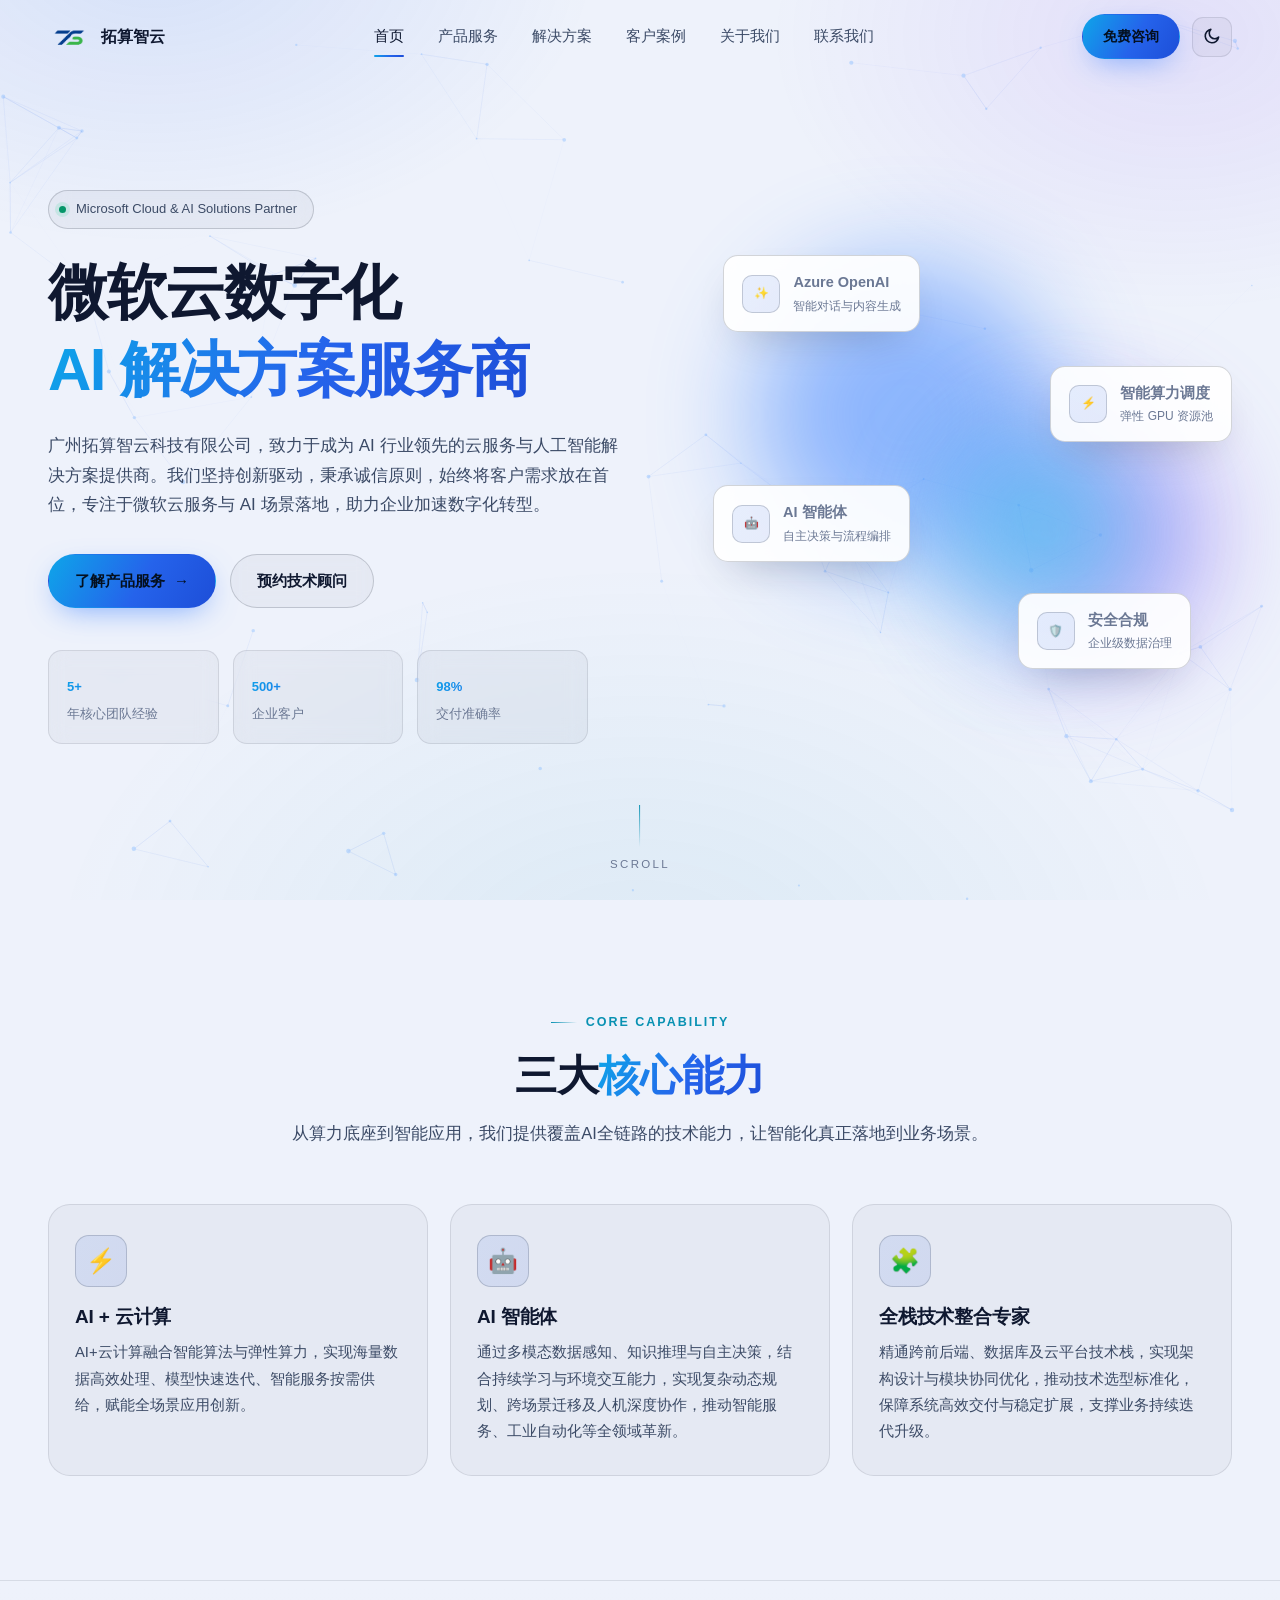
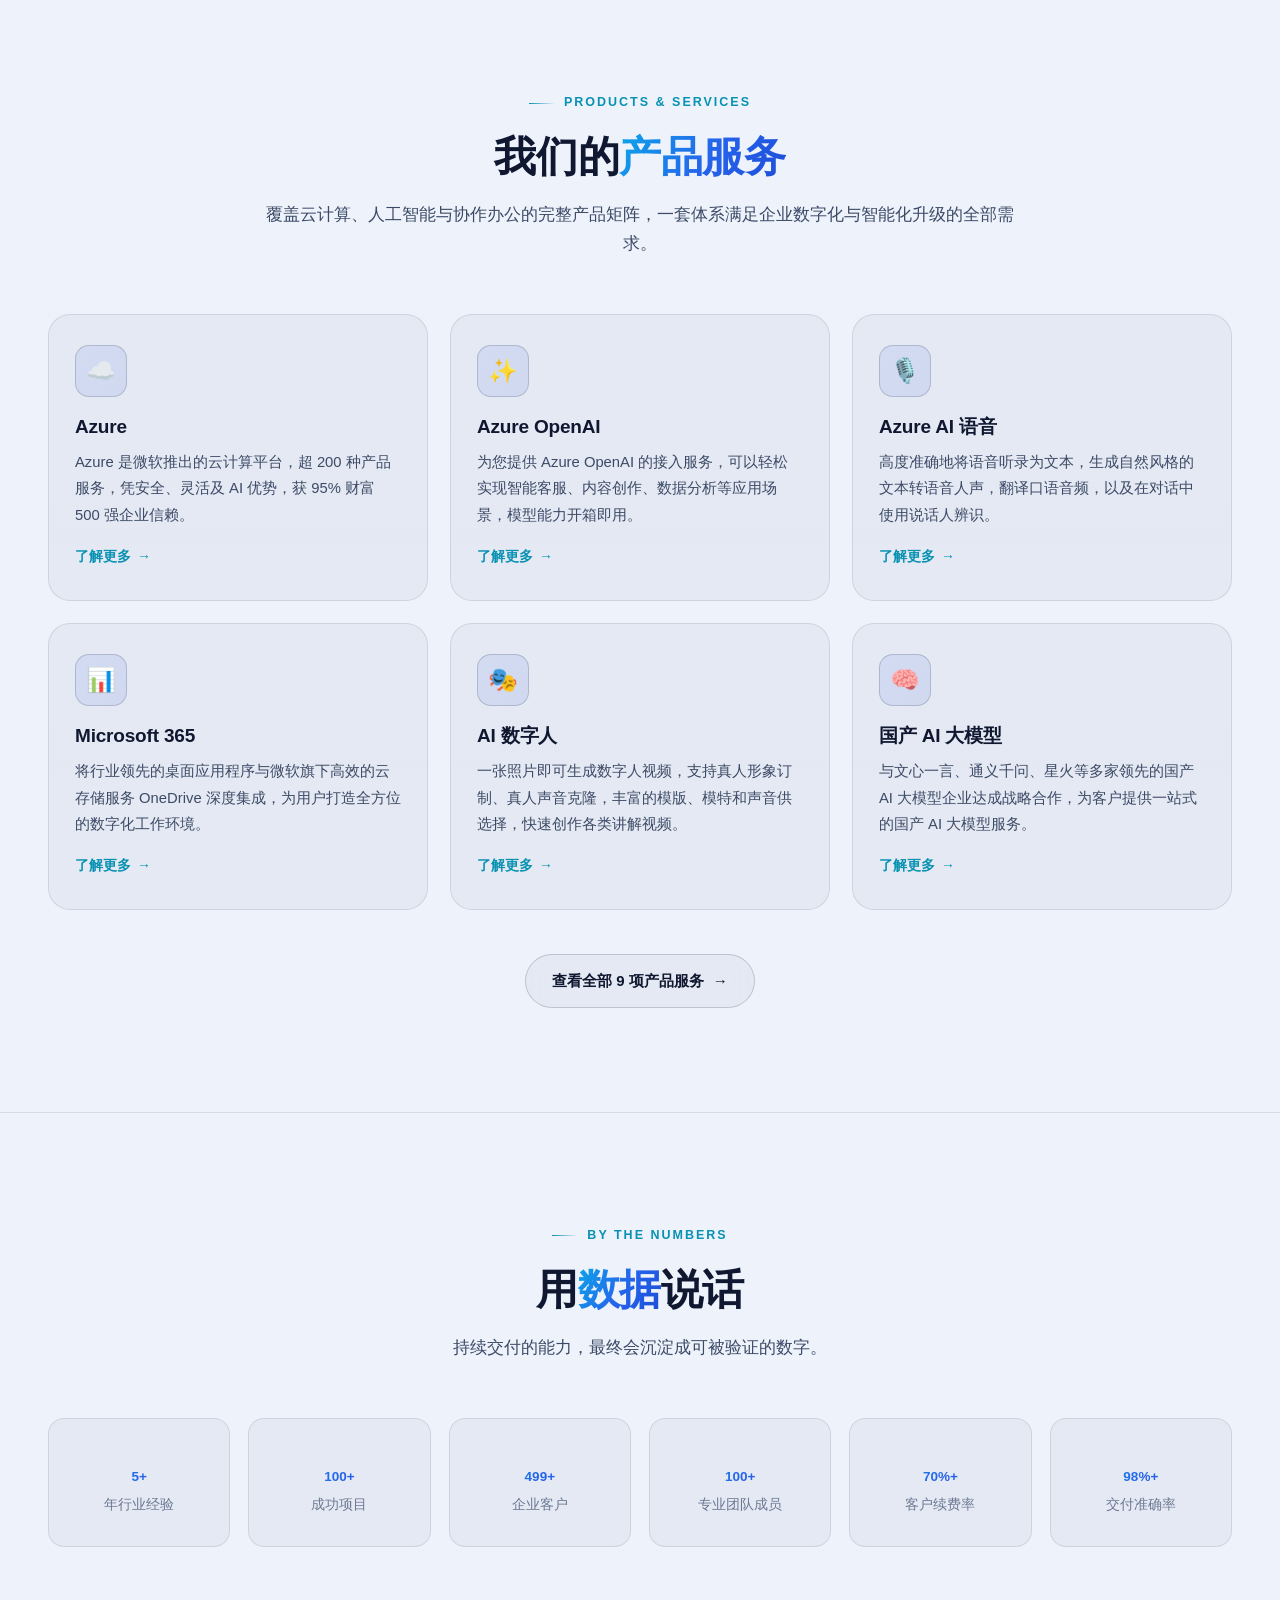
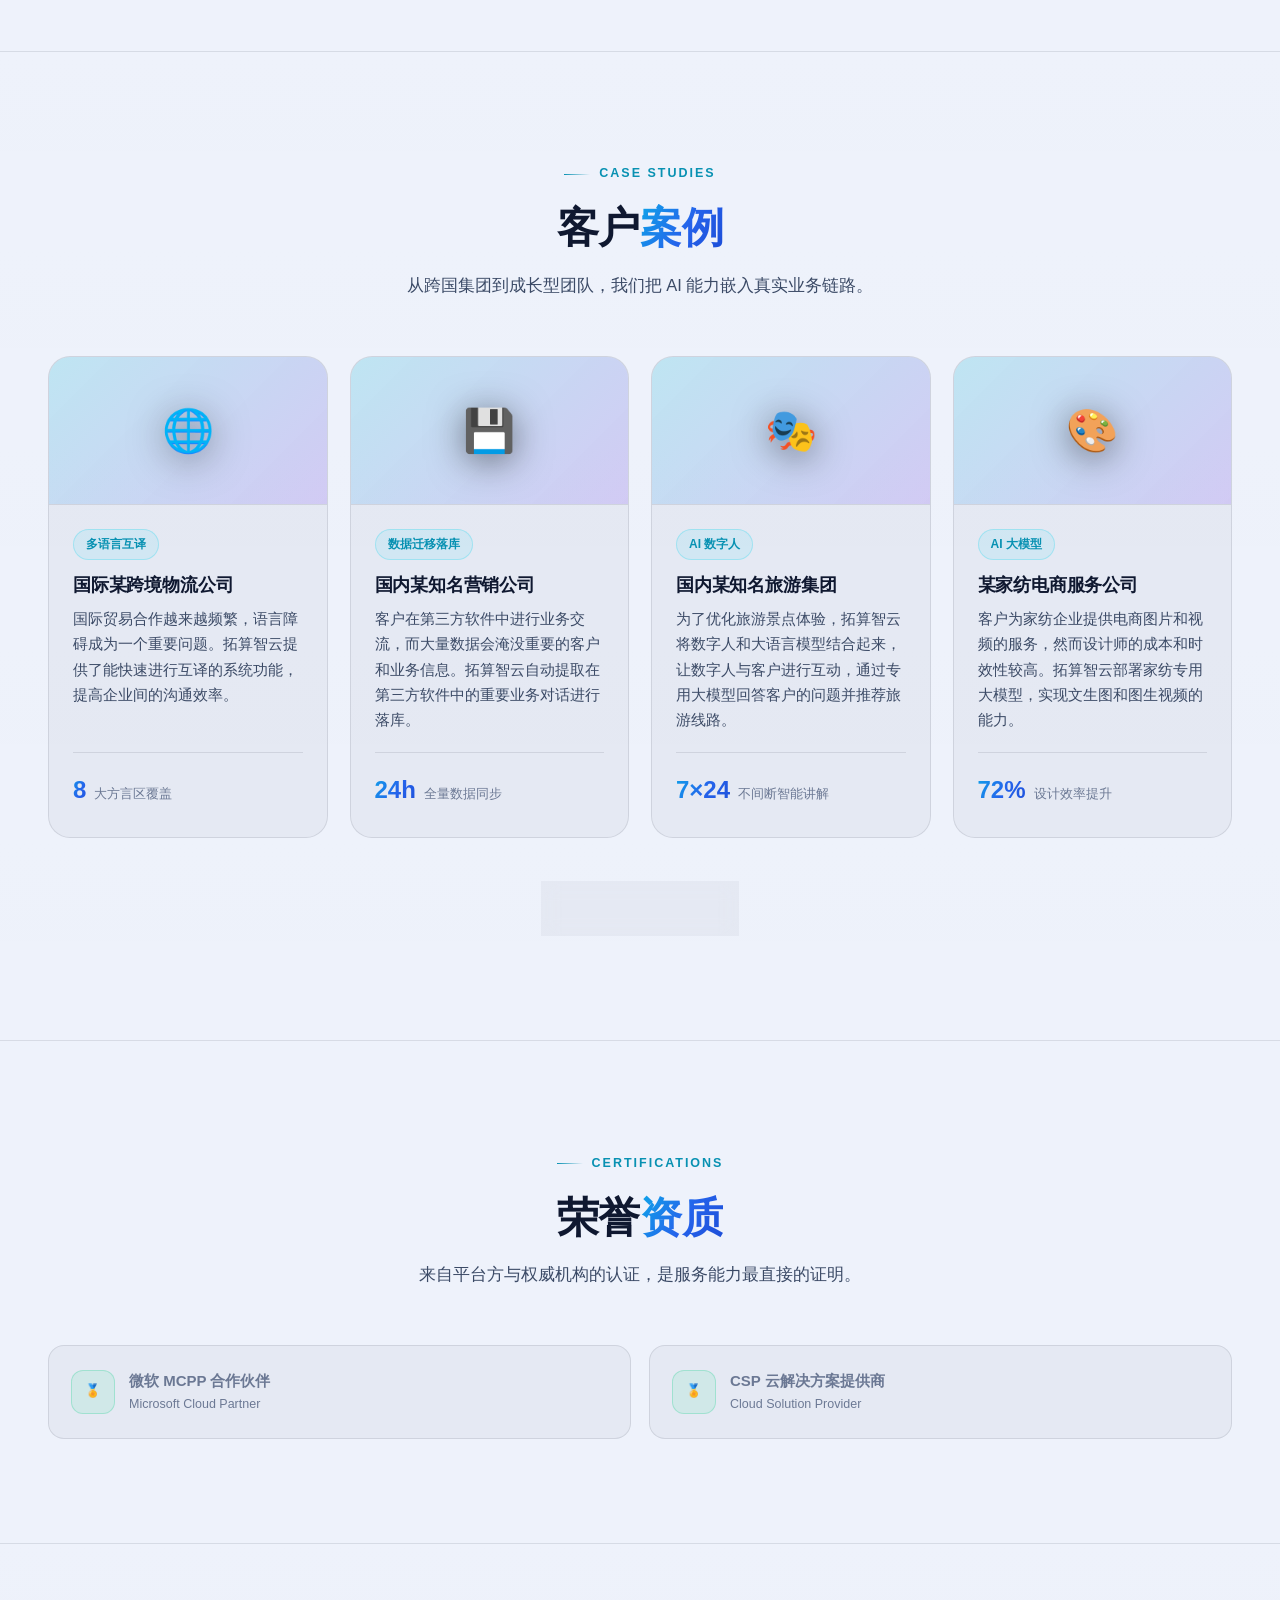
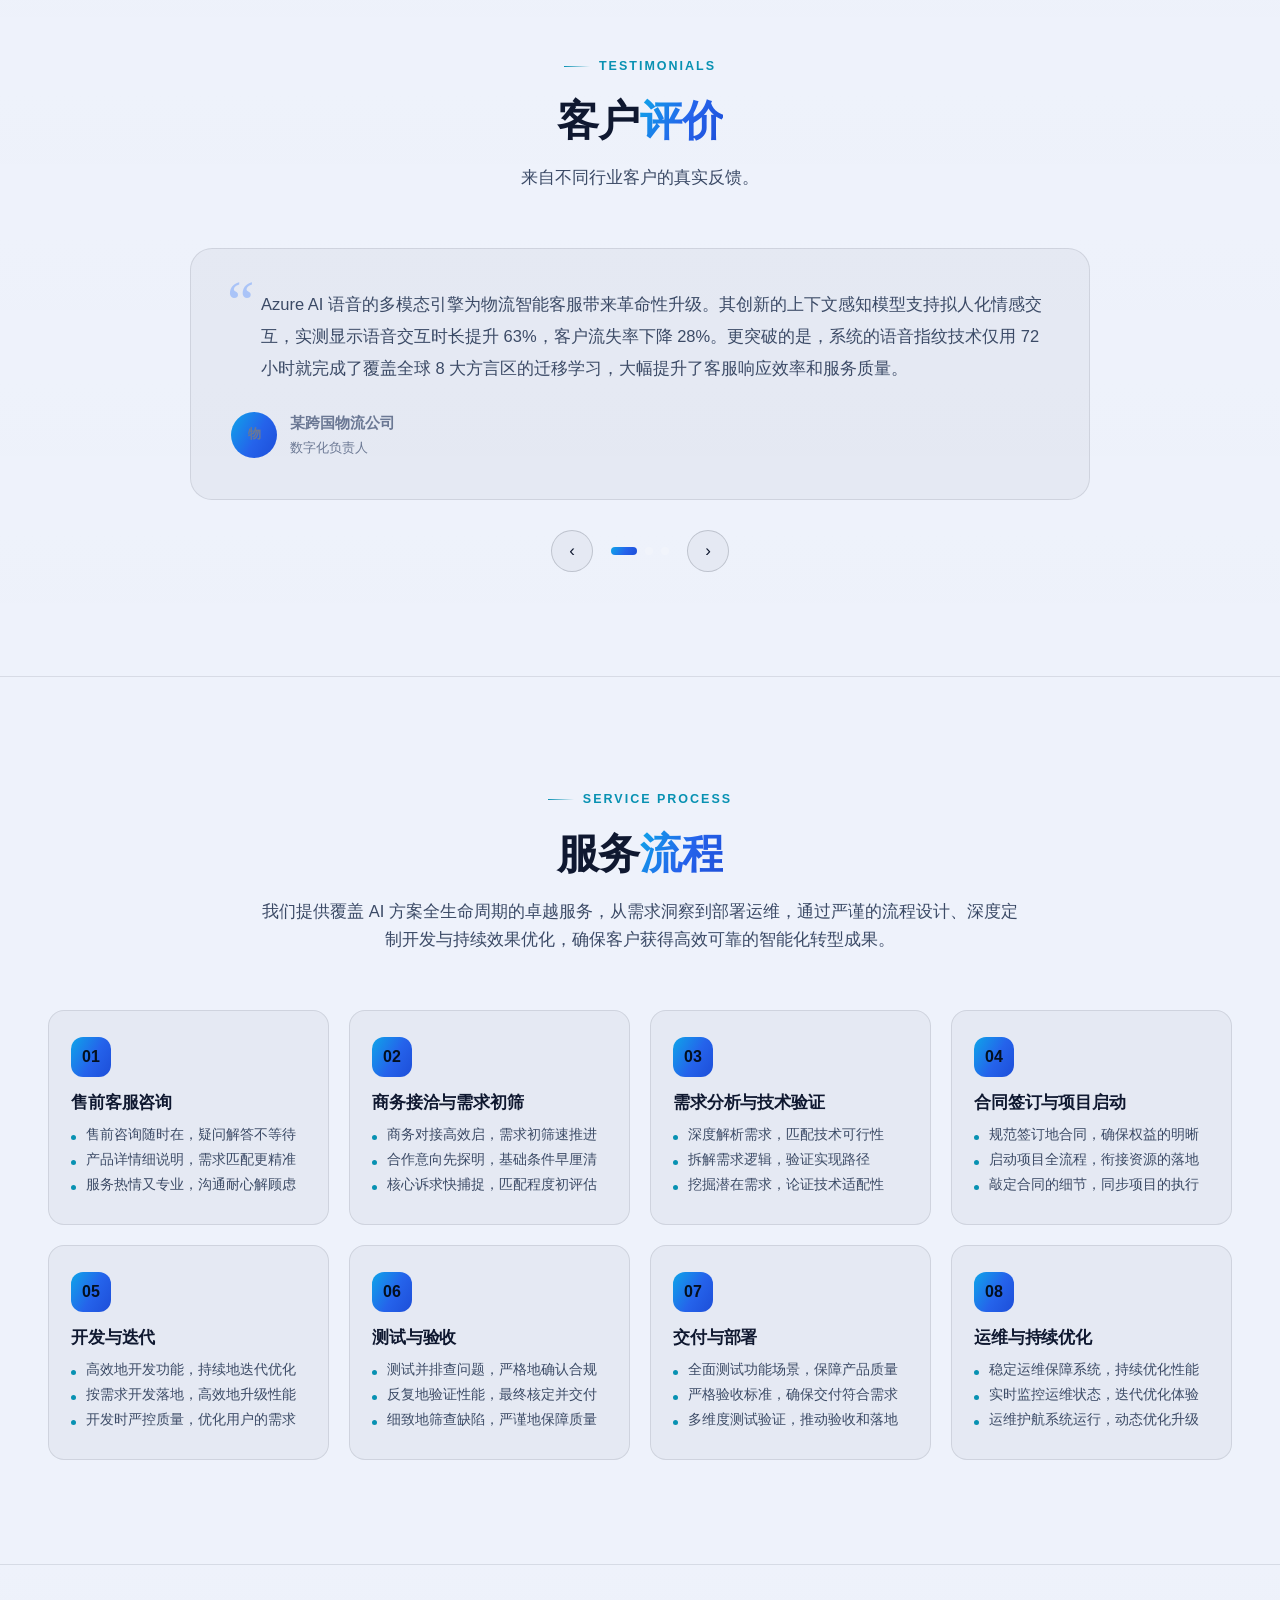
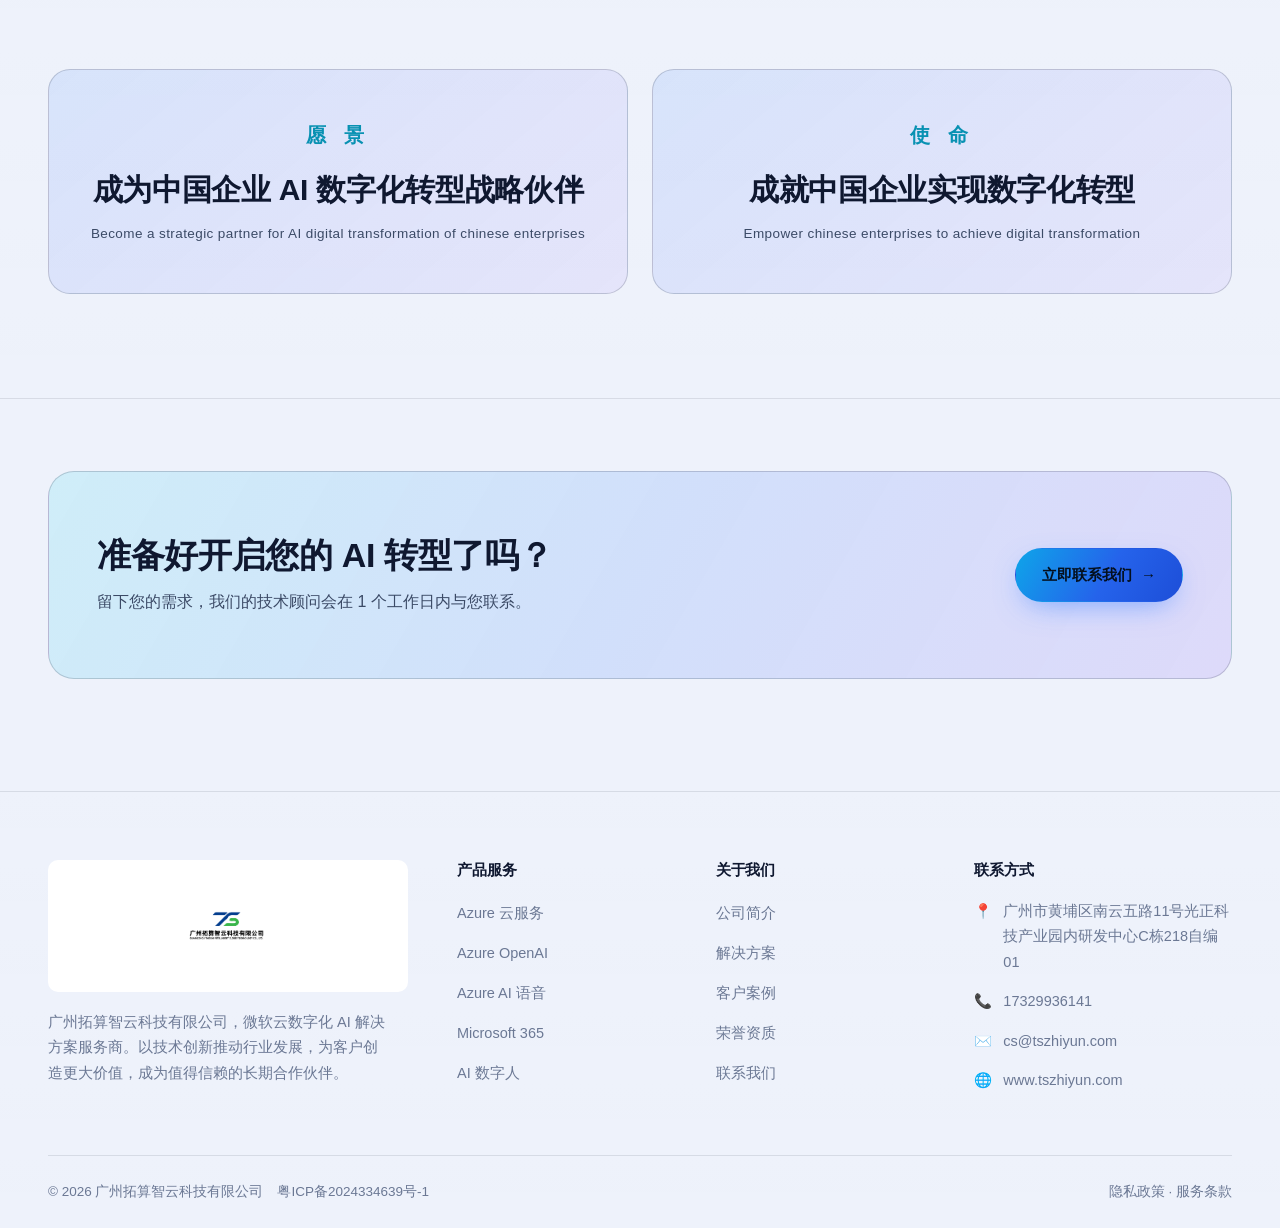
==== commit 263cbba7: "Update website ICP filing number" ====
--- a/index.html
+++ b/index.html
@@ -611,7 +611,7 @@
     </div>
 
     <div class="footer__bottom">
-      <span>© 2026 广州拓算智云科技有限公司　<a href="https://beian.miit.gov.cn/" target="_blank" rel="noopener noreferrer">粤ICP备2024334639号</a></span>
+      <span>© 2026 广州拓算智云科技有限公司　<a href="https://beian.miit.gov.cn/" target="_blank" rel="noopener noreferrer">粤ICP备2024334639号-1</a></span>
       <span>
         <a href="index.html">隐私政策</a> ·
         <a href="index.html">服务条款</a>
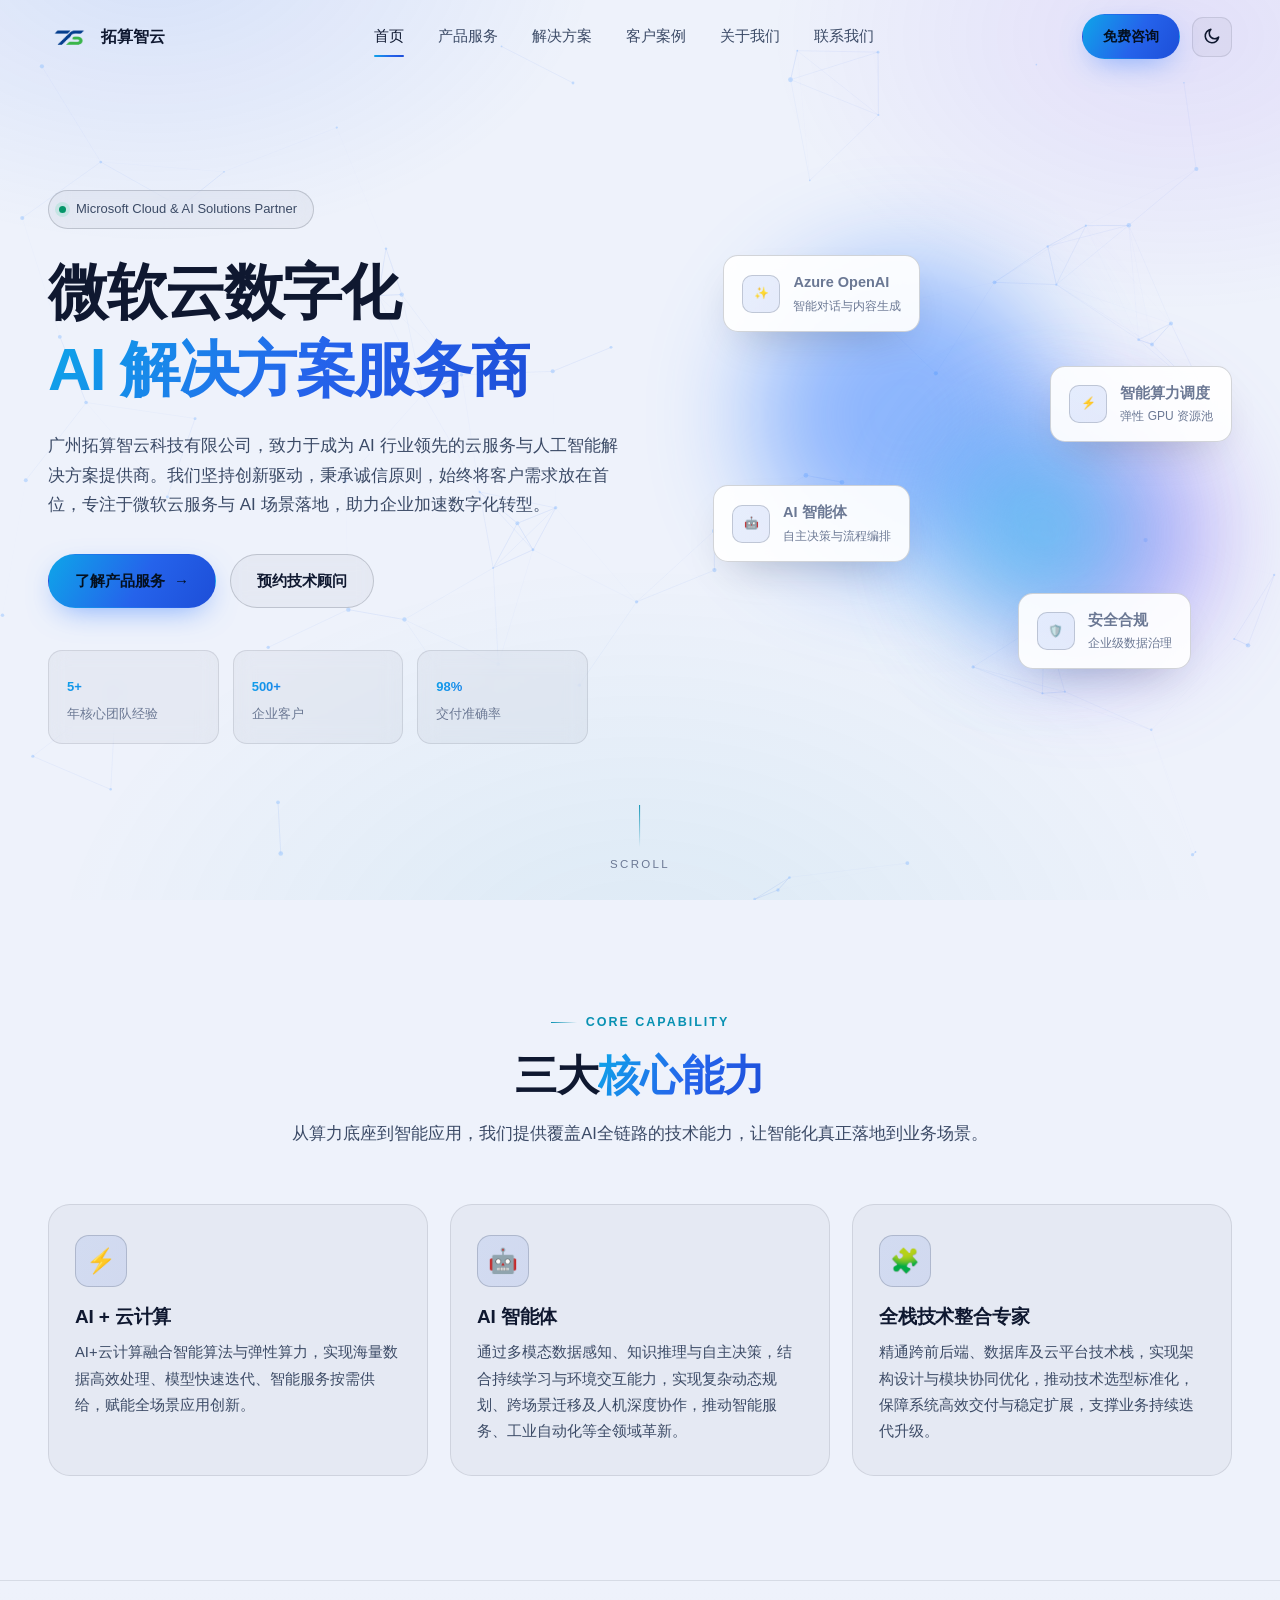
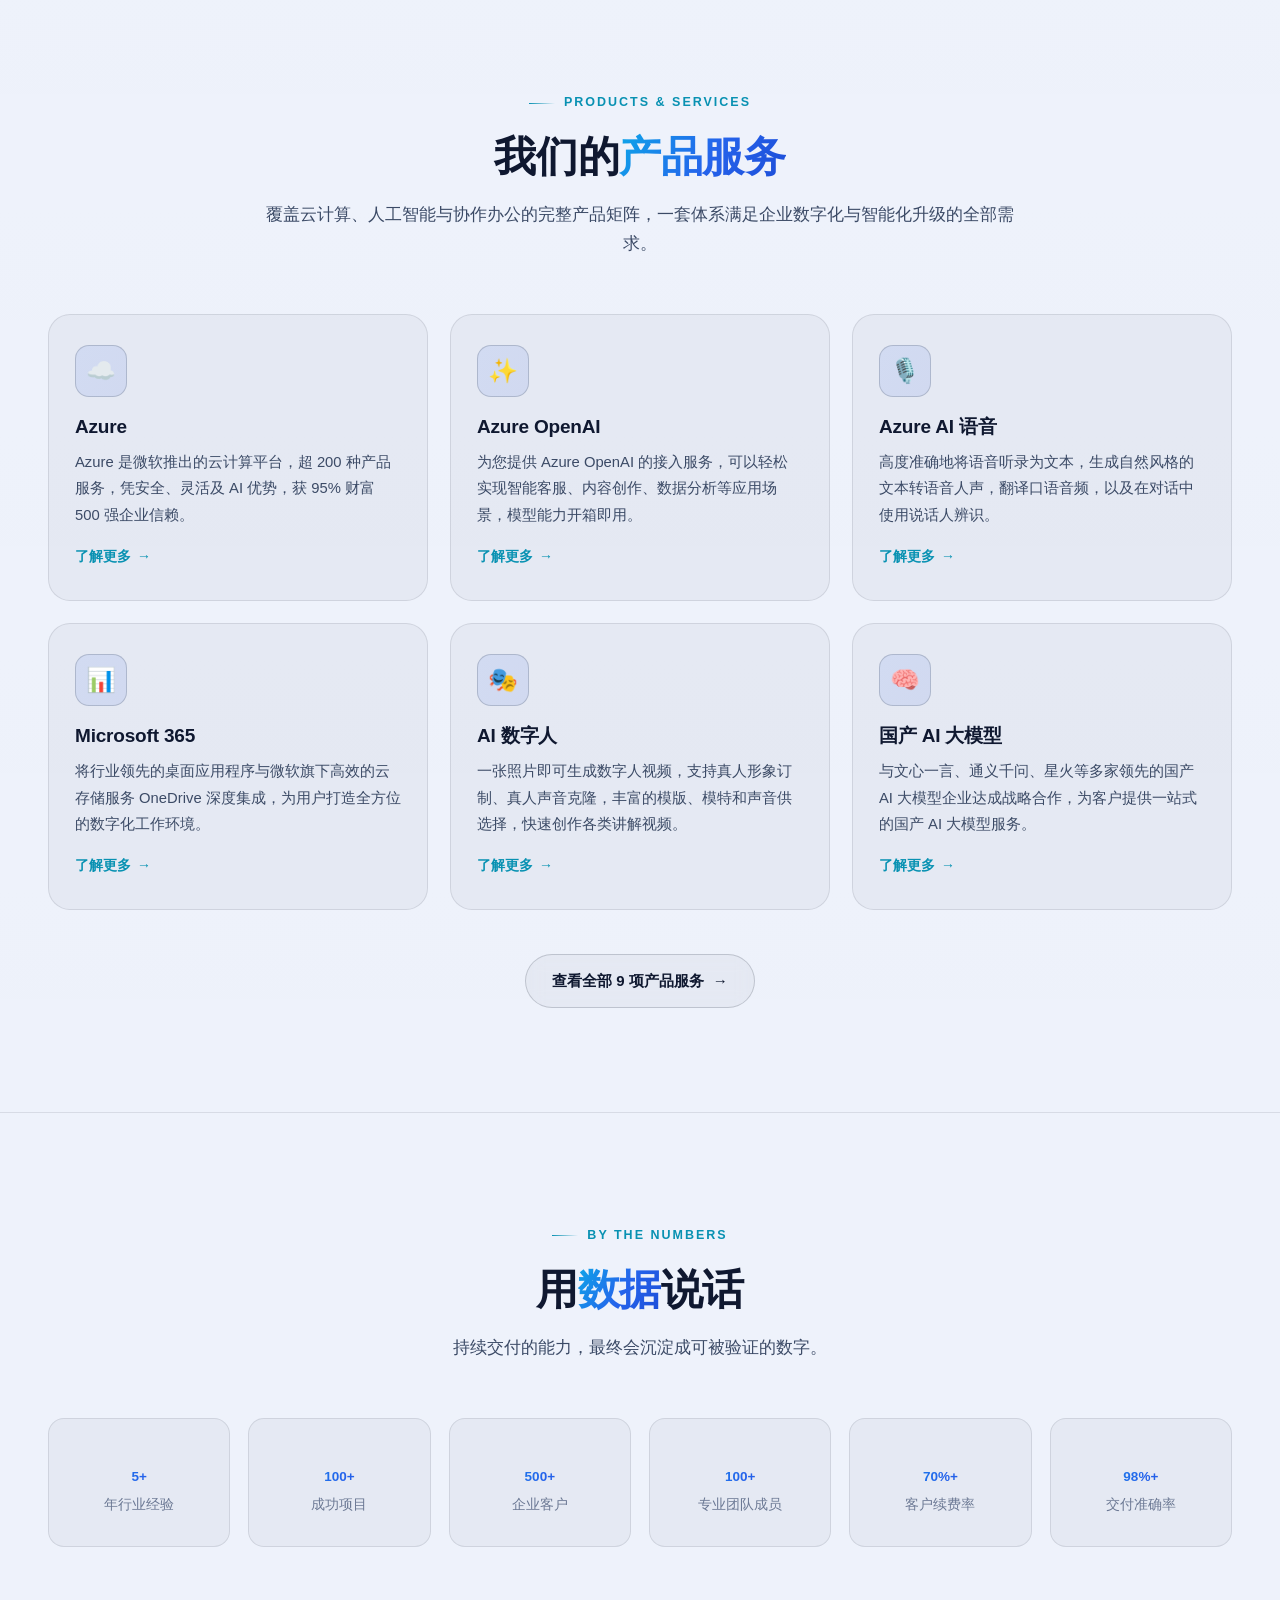
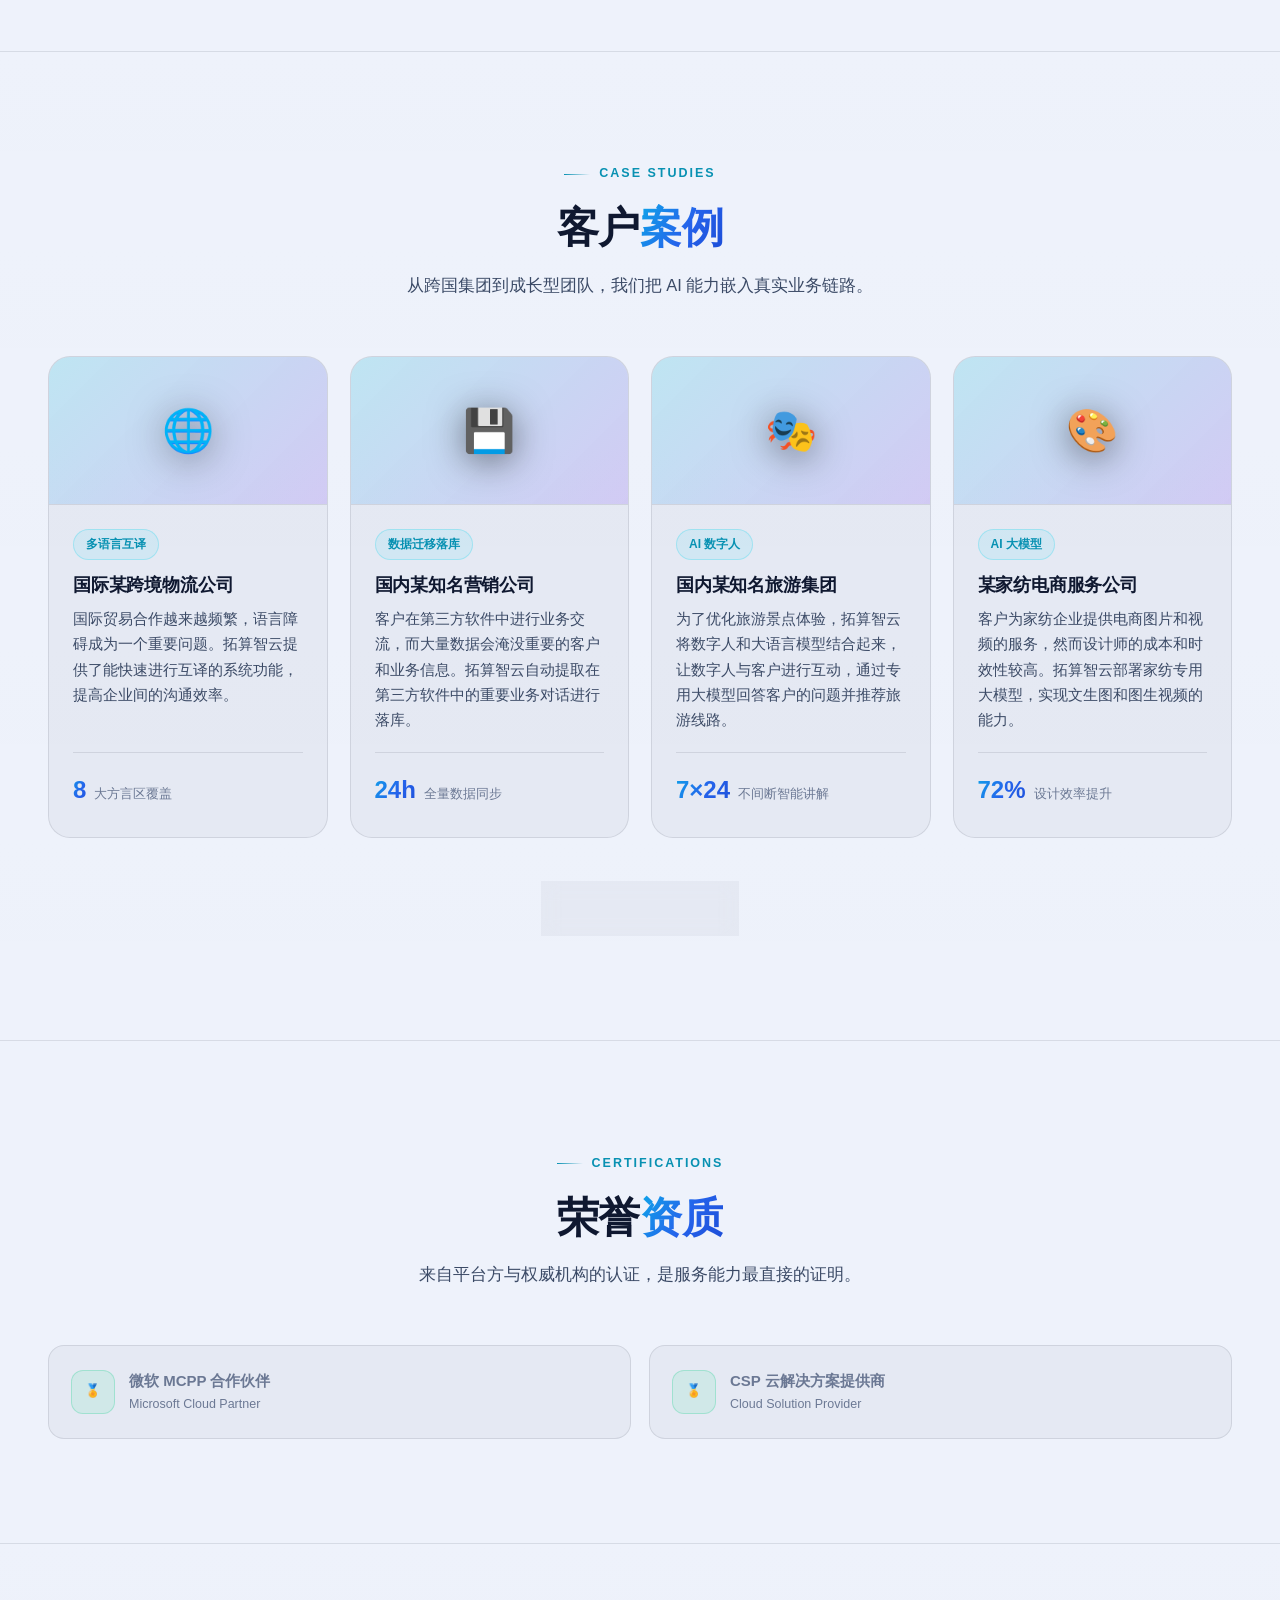
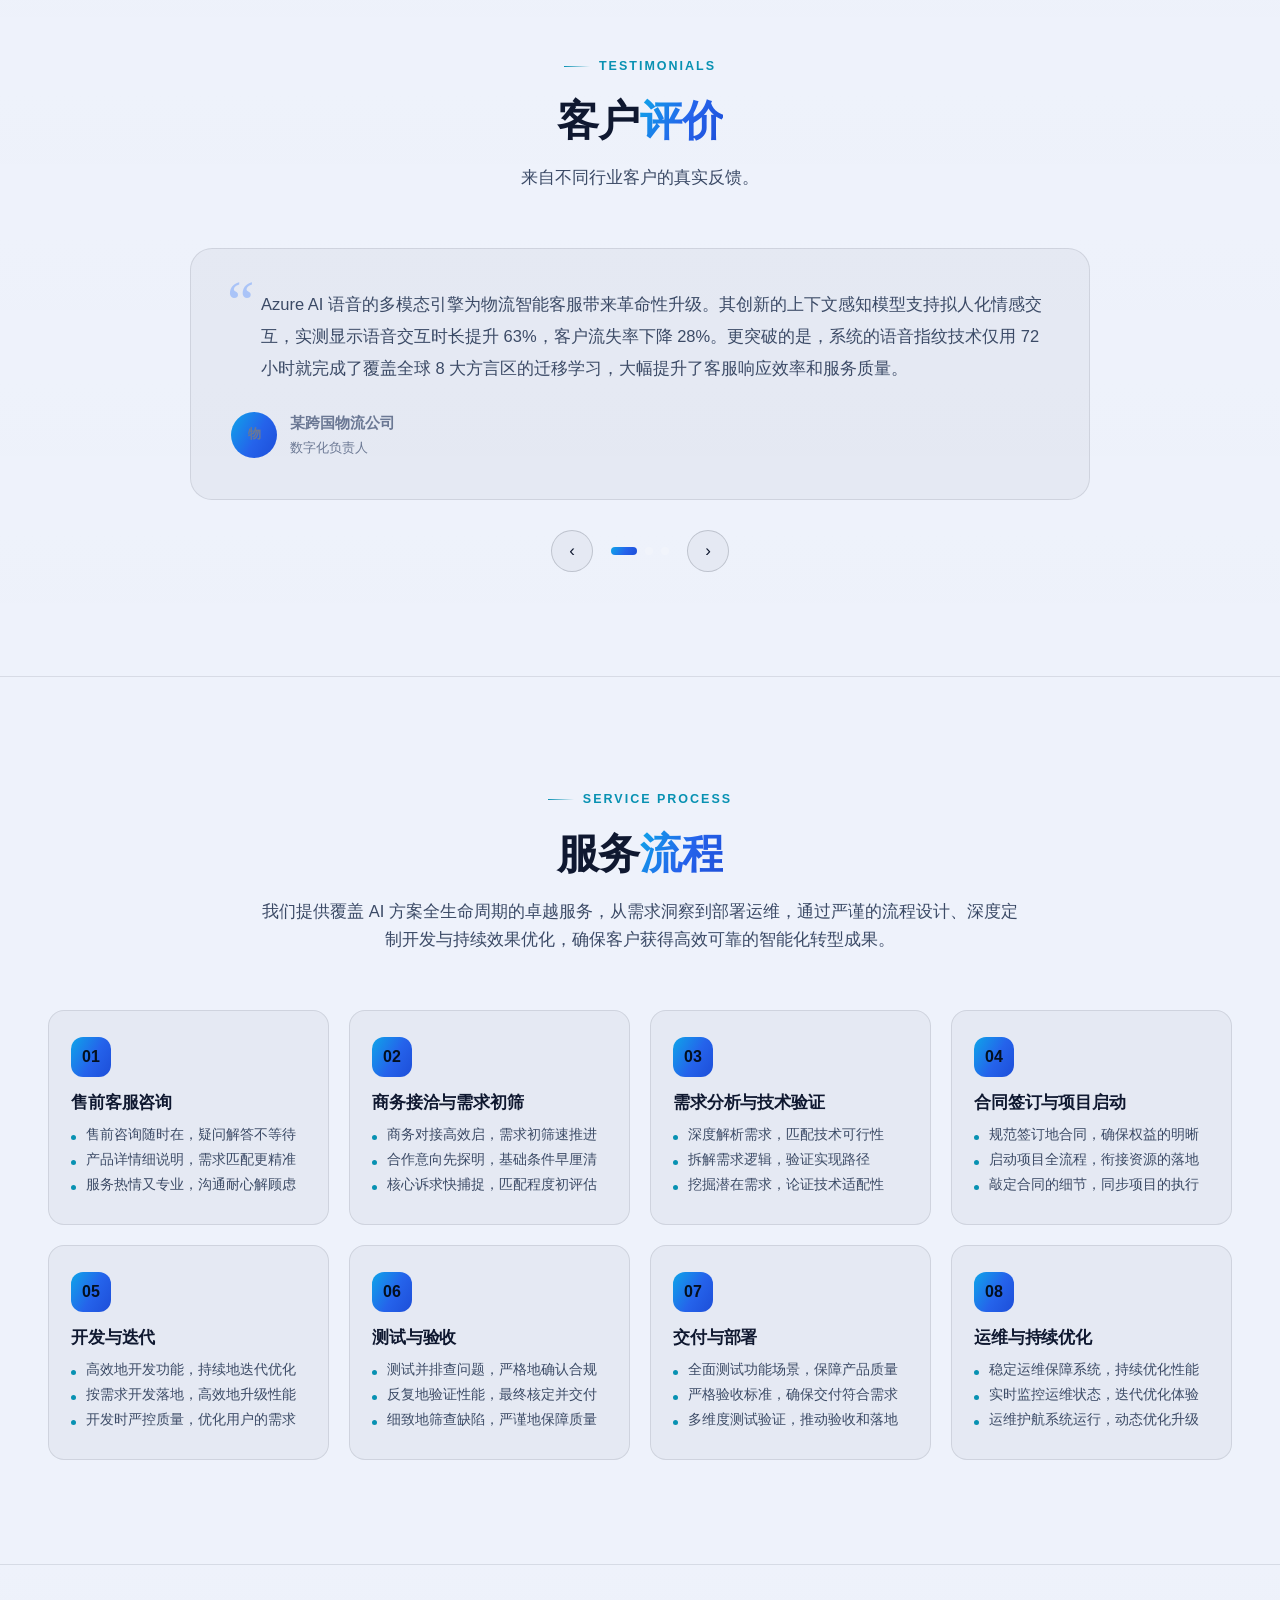
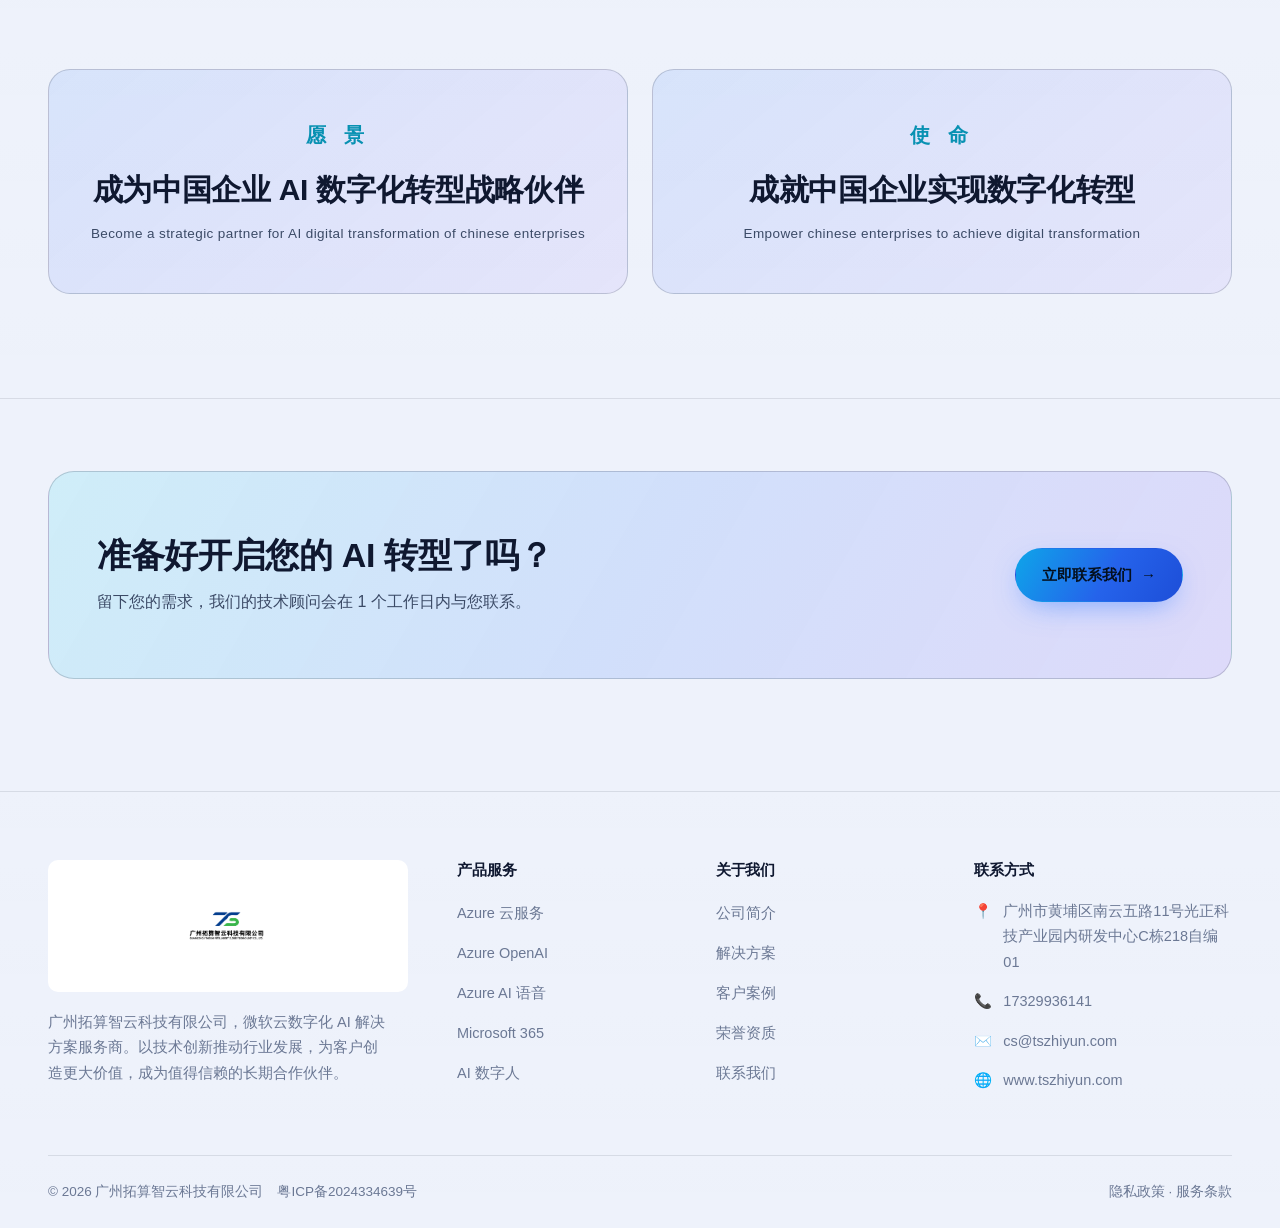
==== commit 9aef345c: "Revert website ICP filing suffix" ====
--- a/index.html
+++ b/index.html
@@ -611,7 +611,7 @@
     </div>
 
     <div class="footer__bottom">
-      <span>© 2026 广州拓算智云科技有限公司　<a href="https://beian.miit.gov.cn/" target="_blank" rel="noopener noreferrer">粤ICP备2024334639号-1</a></span>
+      <span>© 2026 广州拓算智云科技有限公司　<a href="https://beian.miit.gov.cn/" target="_blank" rel="noopener noreferrer">粤ICP备2024334639号</a></span>
       <span>
         <a href="index.html">隐私政策</a> ·
         <a href="index.html">服务条款</a>
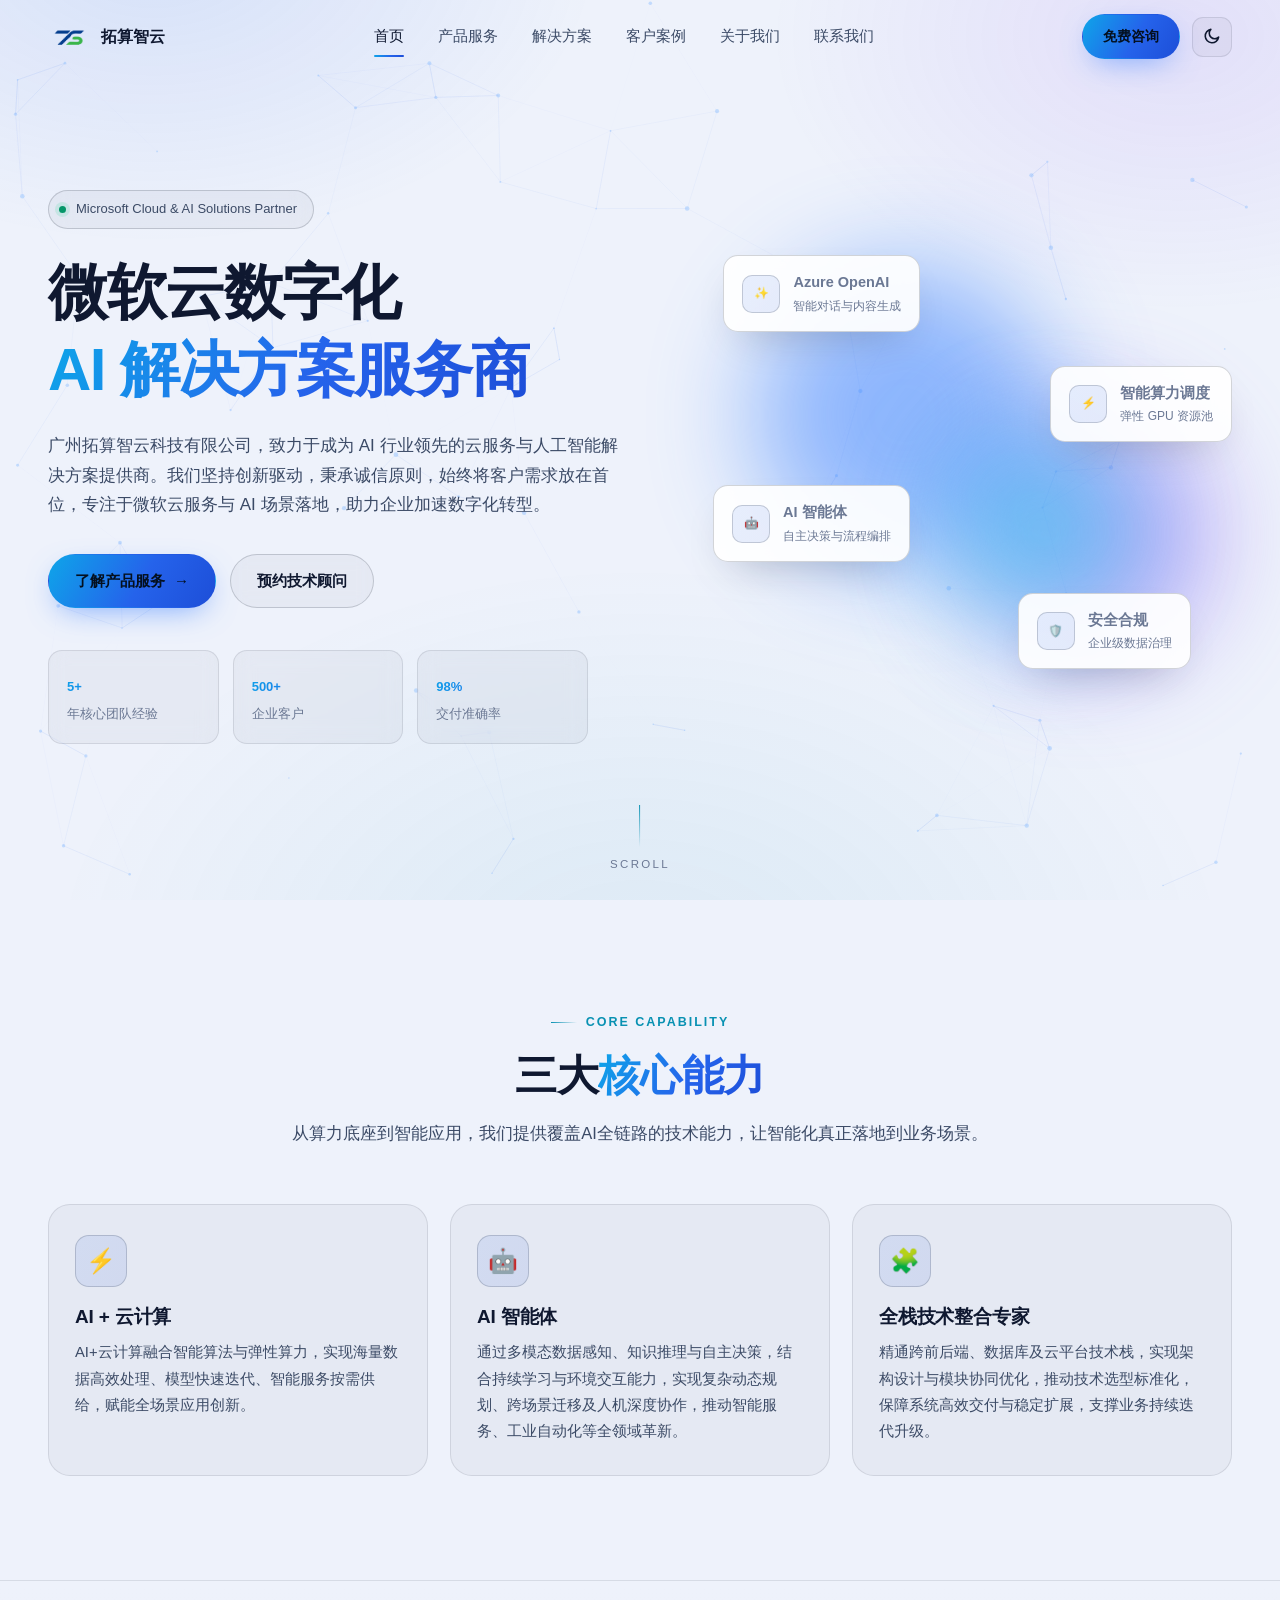
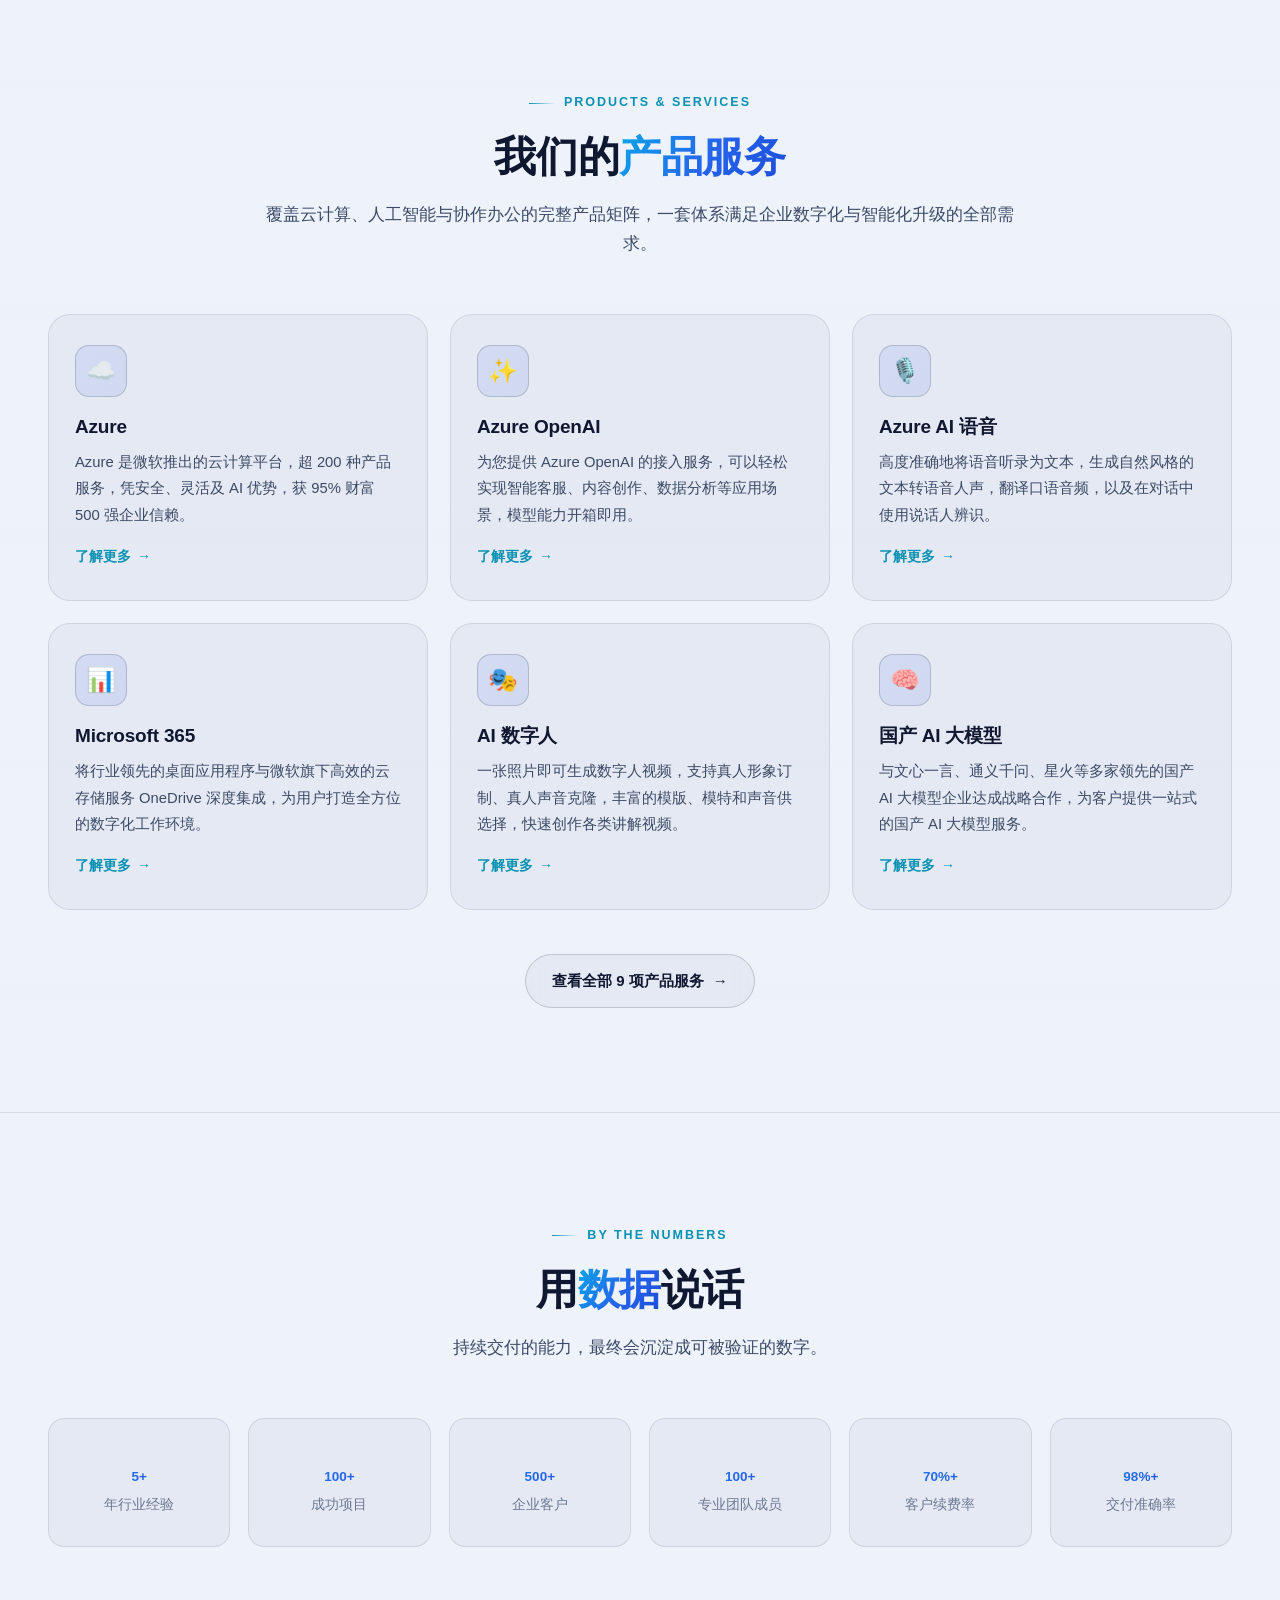
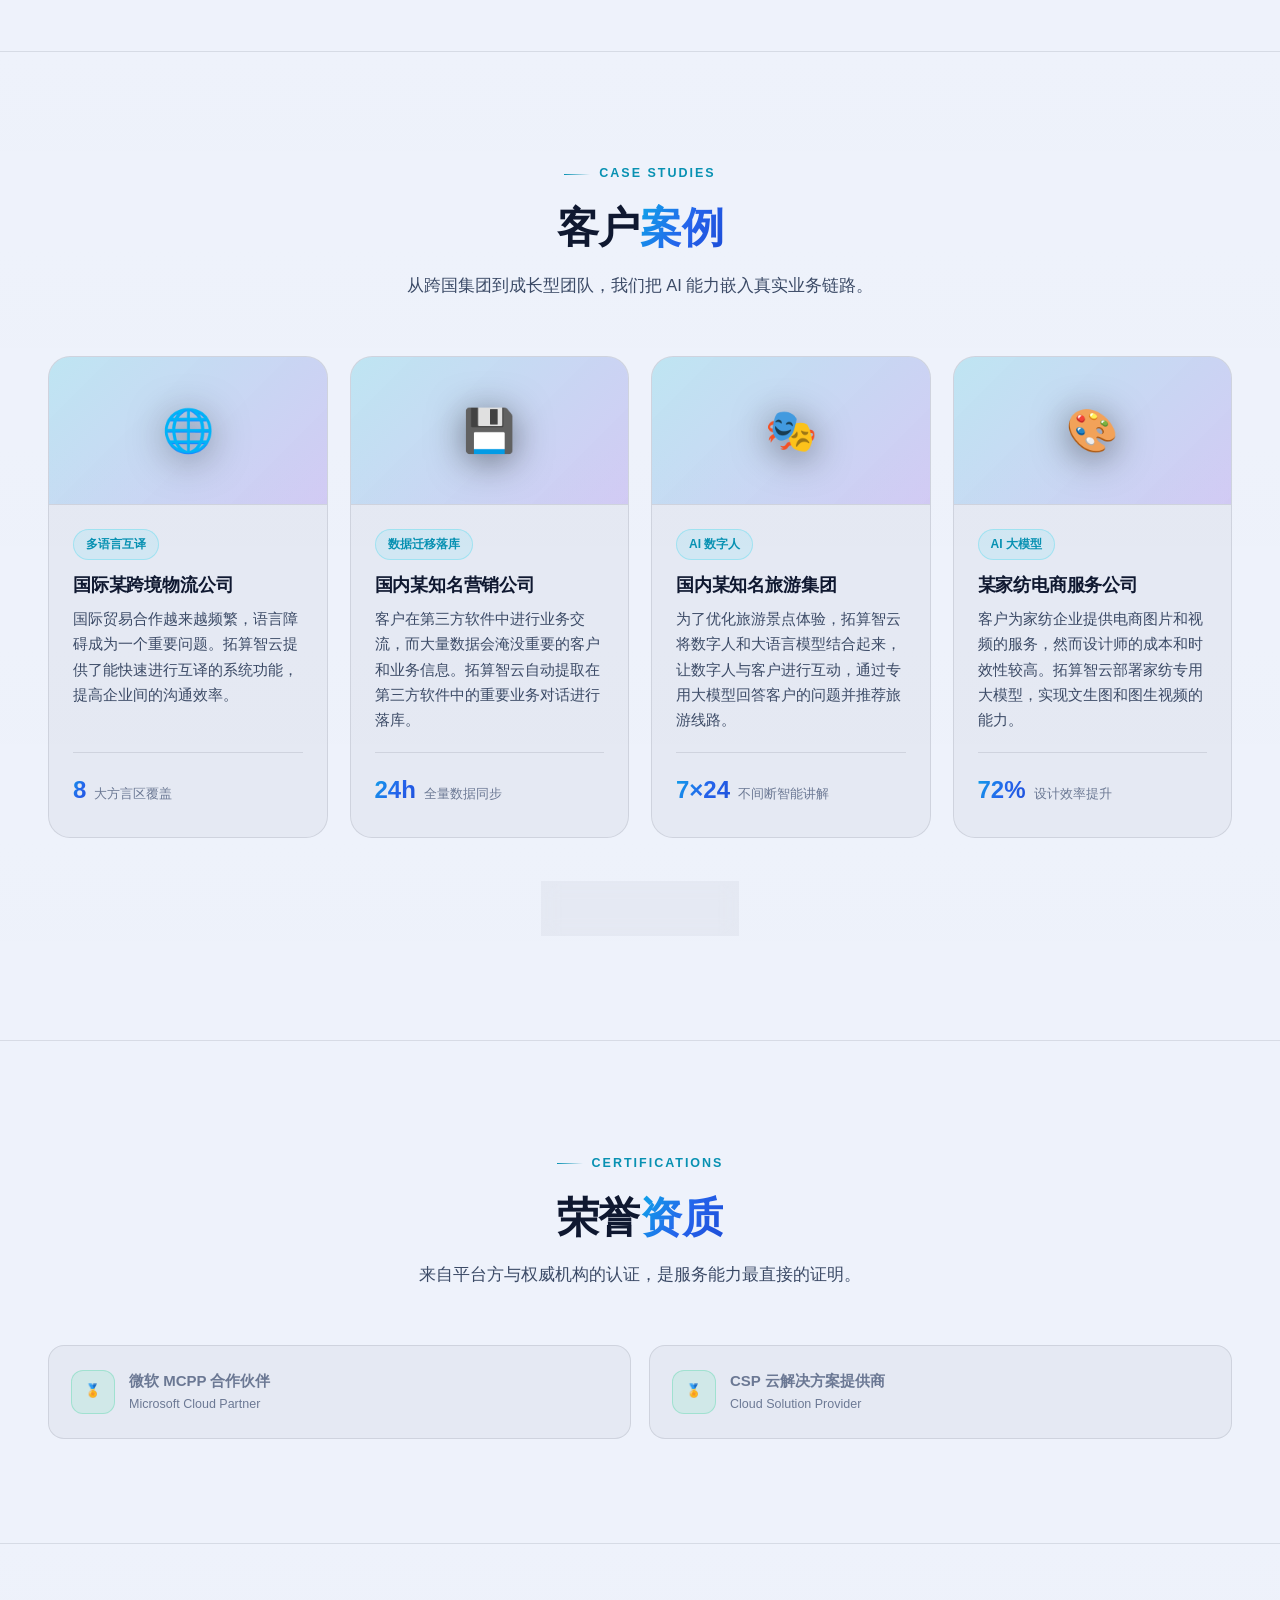
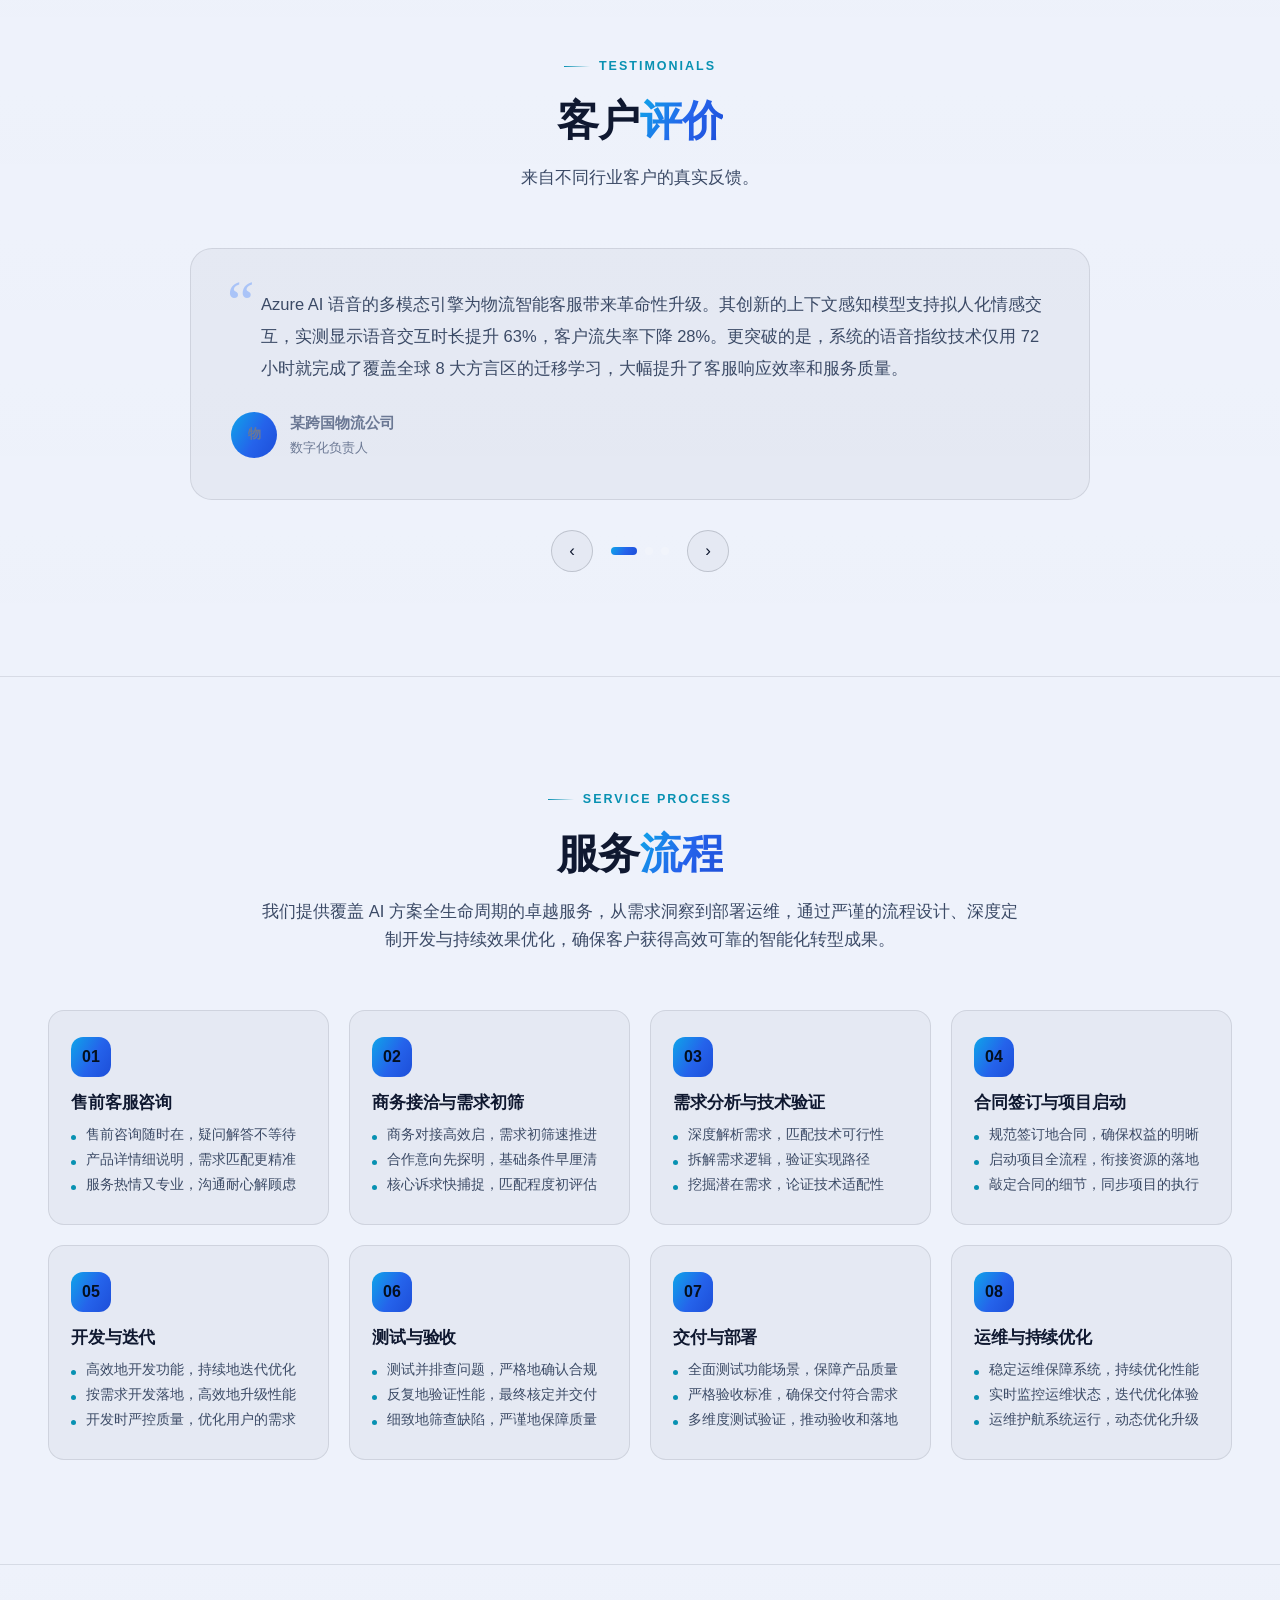
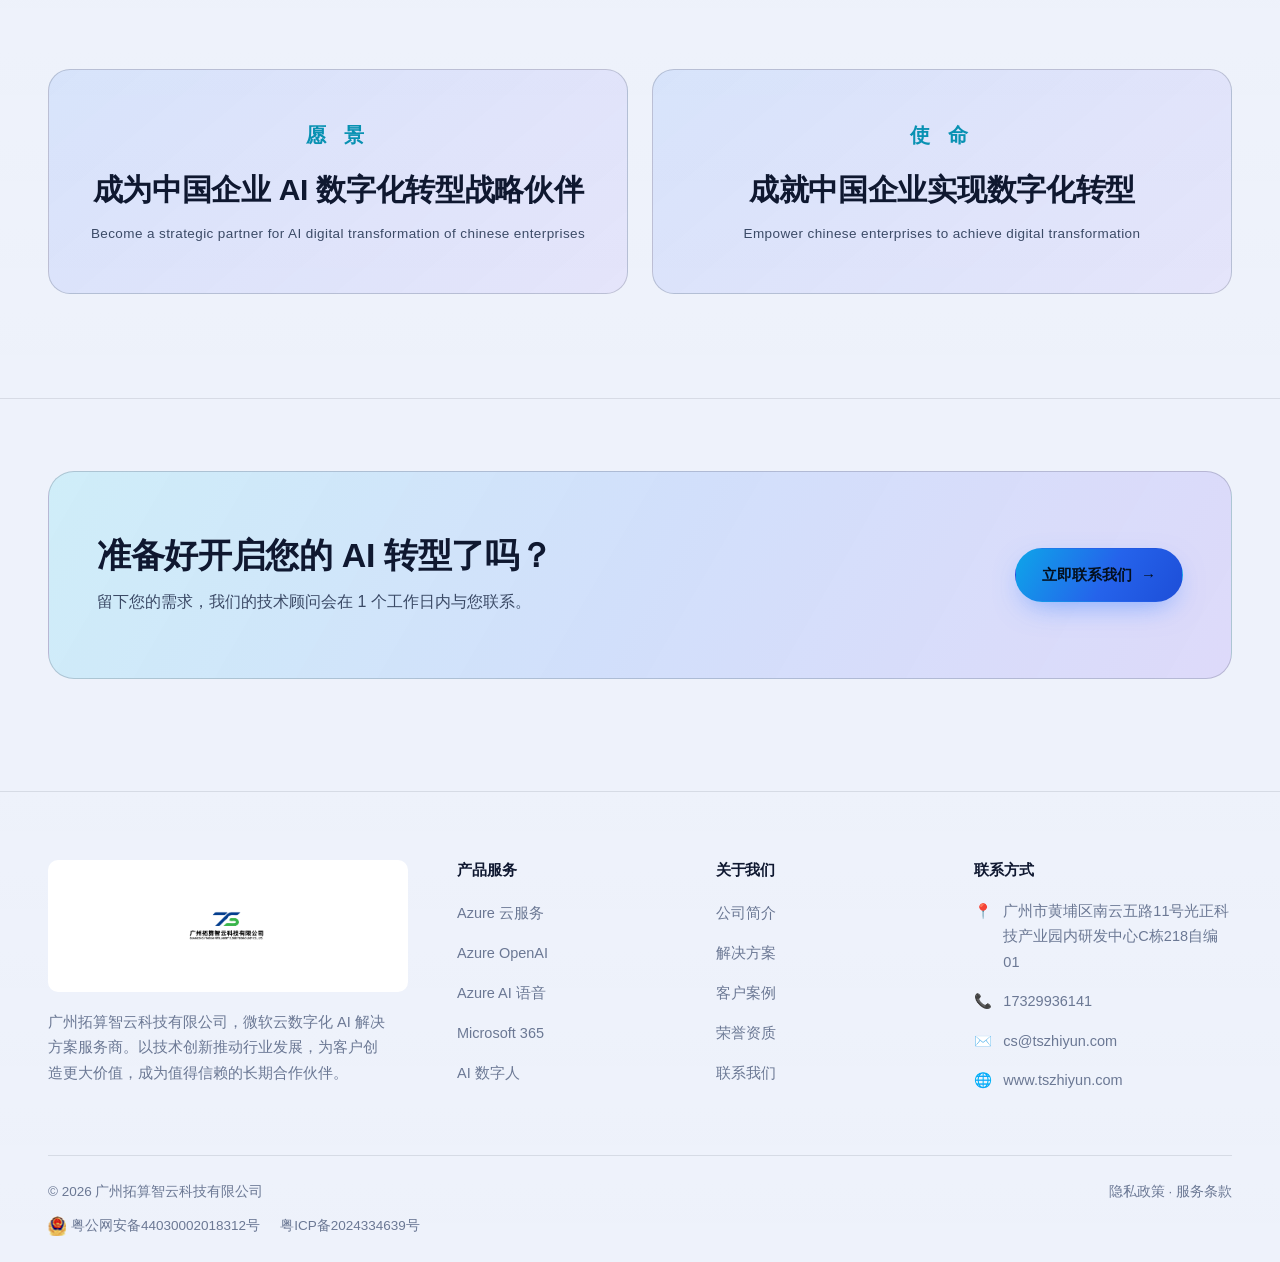
==== commit 42ac2ee7: "Add public security filing badge and link to all footers" ====
--- a/index.html
+++ b/index.html
@@ -611,7 +611,16 @@
     </div>
 
     <div class="footer__bottom">
-      <span>© 2026 广州拓算智云科技有限公司　<a href="https://beian.miit.gov.cn/" target="_blank" rel="noopener noreferrer">粤ICP备2024334639号</a></span>
+      <div class="footer__legal">
+        <span>© 2026 广州拓算智云科技有限公司</span>
+        <div class="footer__filings">
+          <a class="footer__filing" href="https://beian.mps.gov.cn/#/query/webSearch?code=44030002018312" rel="noopener noreferrer" target="_blank">
+            <img src="assets/images/public-security-filing.png" alt="" width="18" height="20">
+            <span>粤公网安备44030002018312号</span>
+          </a>
+          <a class="footer__filing" href="https://beian.miit.gov.cn/" target="_blank" rel="noopener noreferrer">粤ICP备2024334639号</a>
+        </div>
+      </div>
       <span>
         <a href="index.html">隐私政策</a> ·
         <a href="index.html">服务条款</a>
--- a/assets/css/style.css
+++ b/assets/css/style.css
@@ -1550,6 +1550,35 @@
 
 .footer__bottom a:hover {
   color: var(--cyan);
+}
+
+.footer__legal {
+  display: flex;
+  flex-direction: column;
+  gap: 10px;
+  min-width: 0;
+}
+
+.footer__filings {
+  display: flex;
+  align-items: center;
+  flex-wrap: wrap;
+  gap: 8px 20px;
+}
+
+.footer__filing {
+  display: inline-flex;
+  align-items: center;
+  gap: 5px;
+  white-space: nowrap;
+}
+
+.footer__filing img {
+  display: block;
+  width: 18px;
+  height: 20px;
+  object-fit: contain;
+  flex-shrink: 0;
 }
 
 /* ---------------- 返回顶部 ---------------- */
@@ -2095,6 +2124,10 @@
     flex-direction: column;
     text-align: center;
   }
+
+  .footer__filings {
+    justify-content: center;
+  }
 }
 
 @media (prefers-reduced-motion: reduce) {
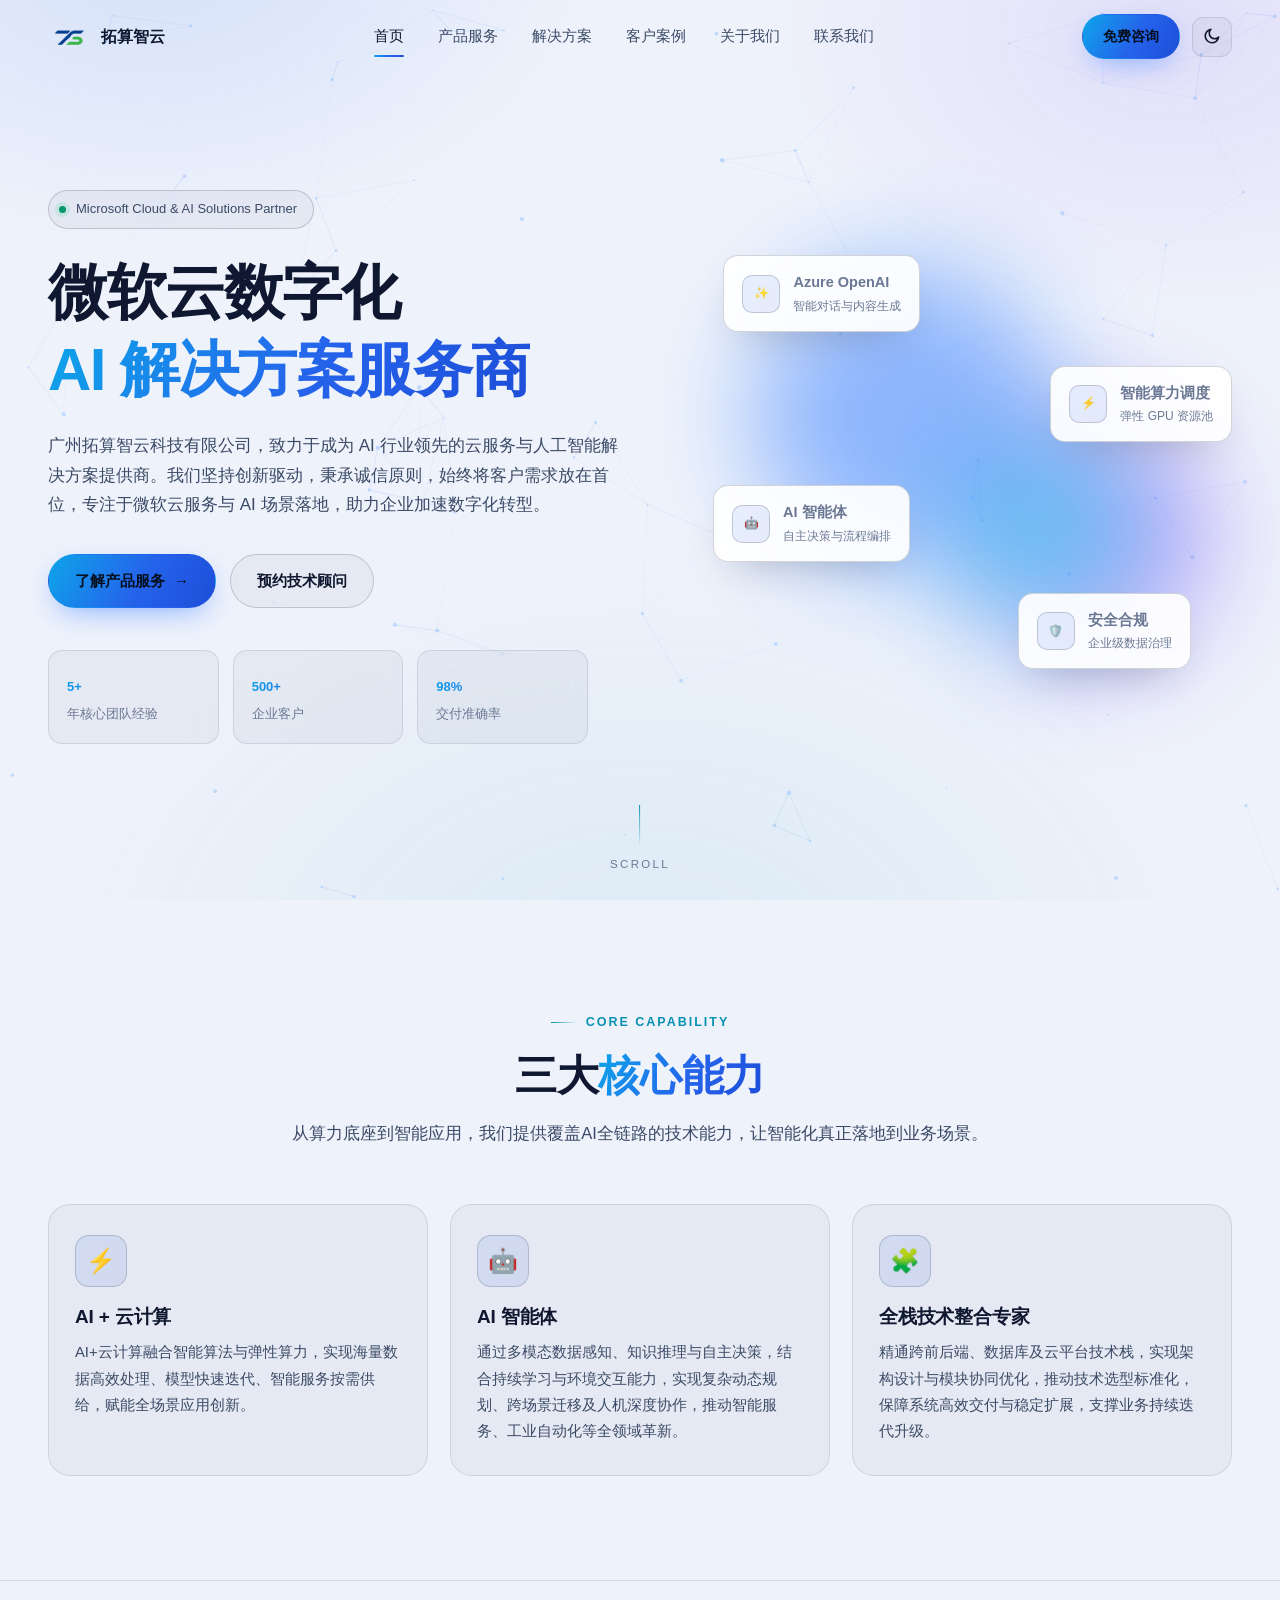
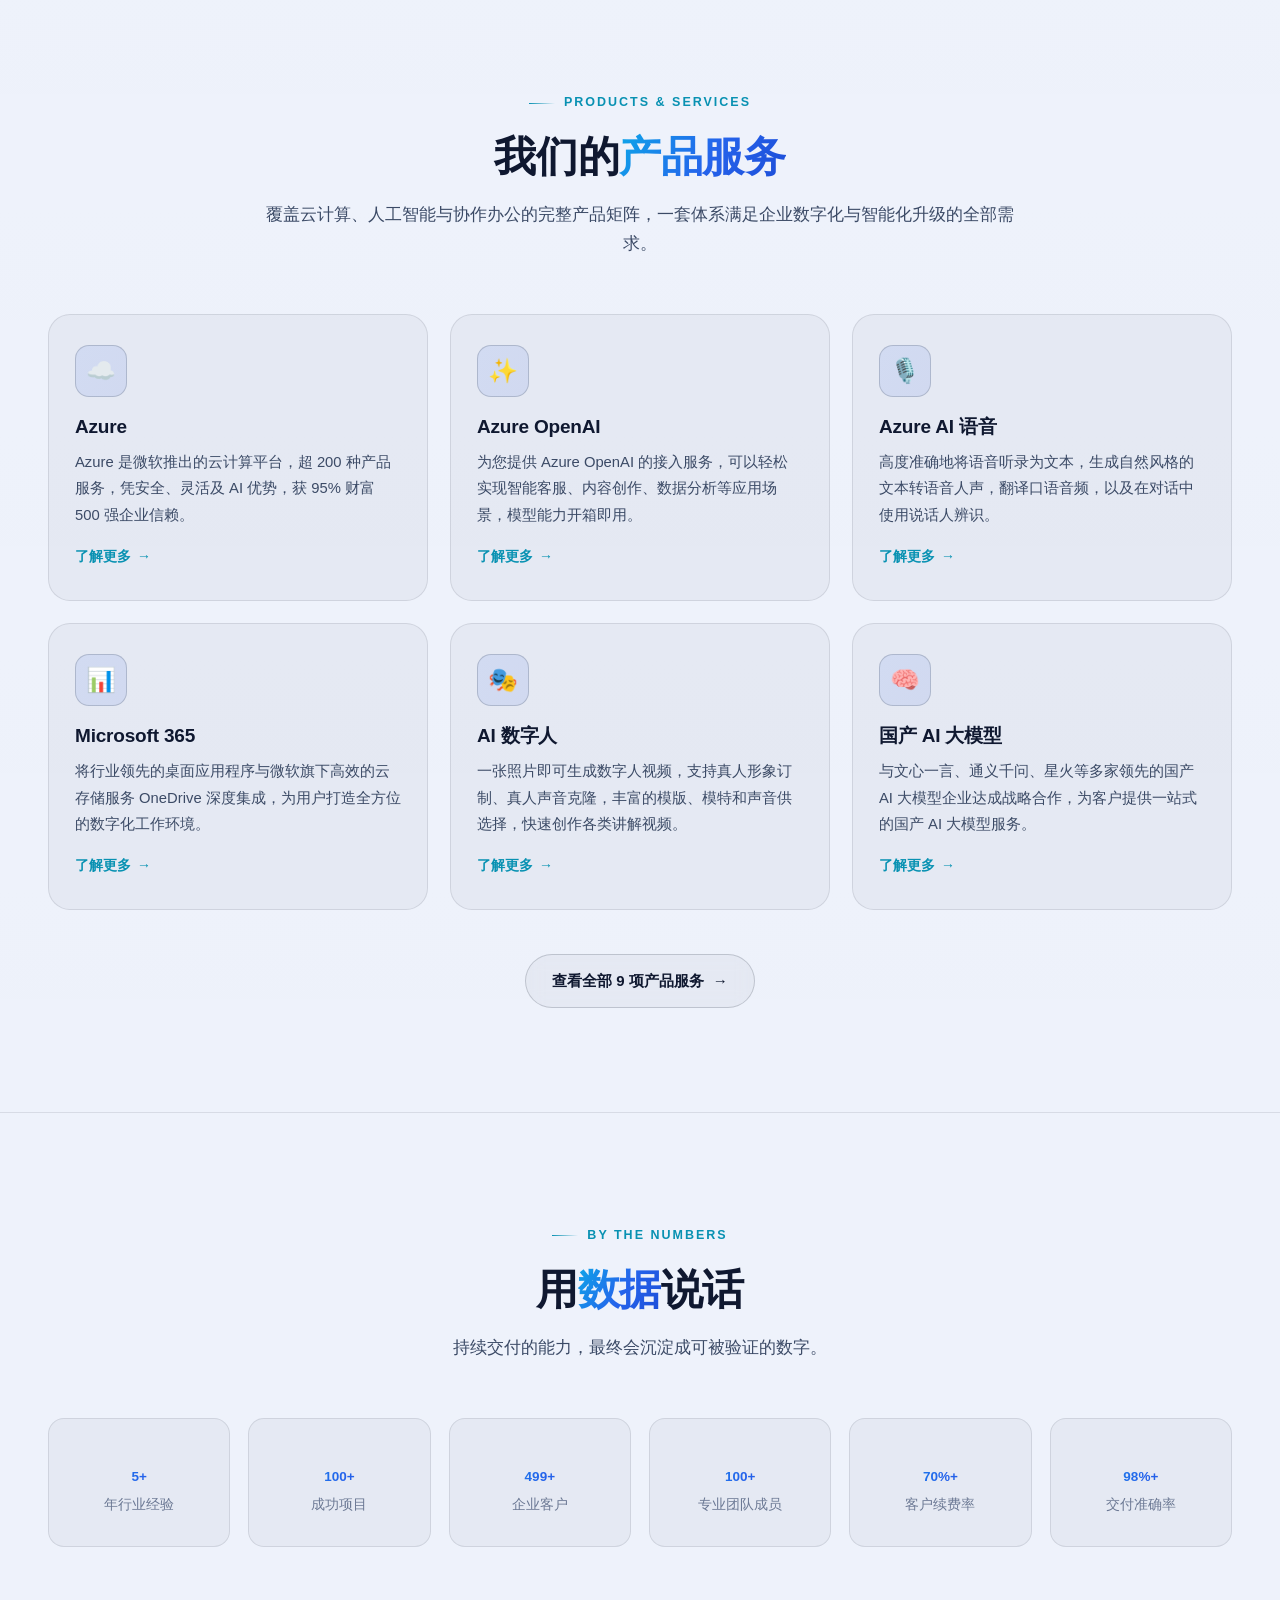
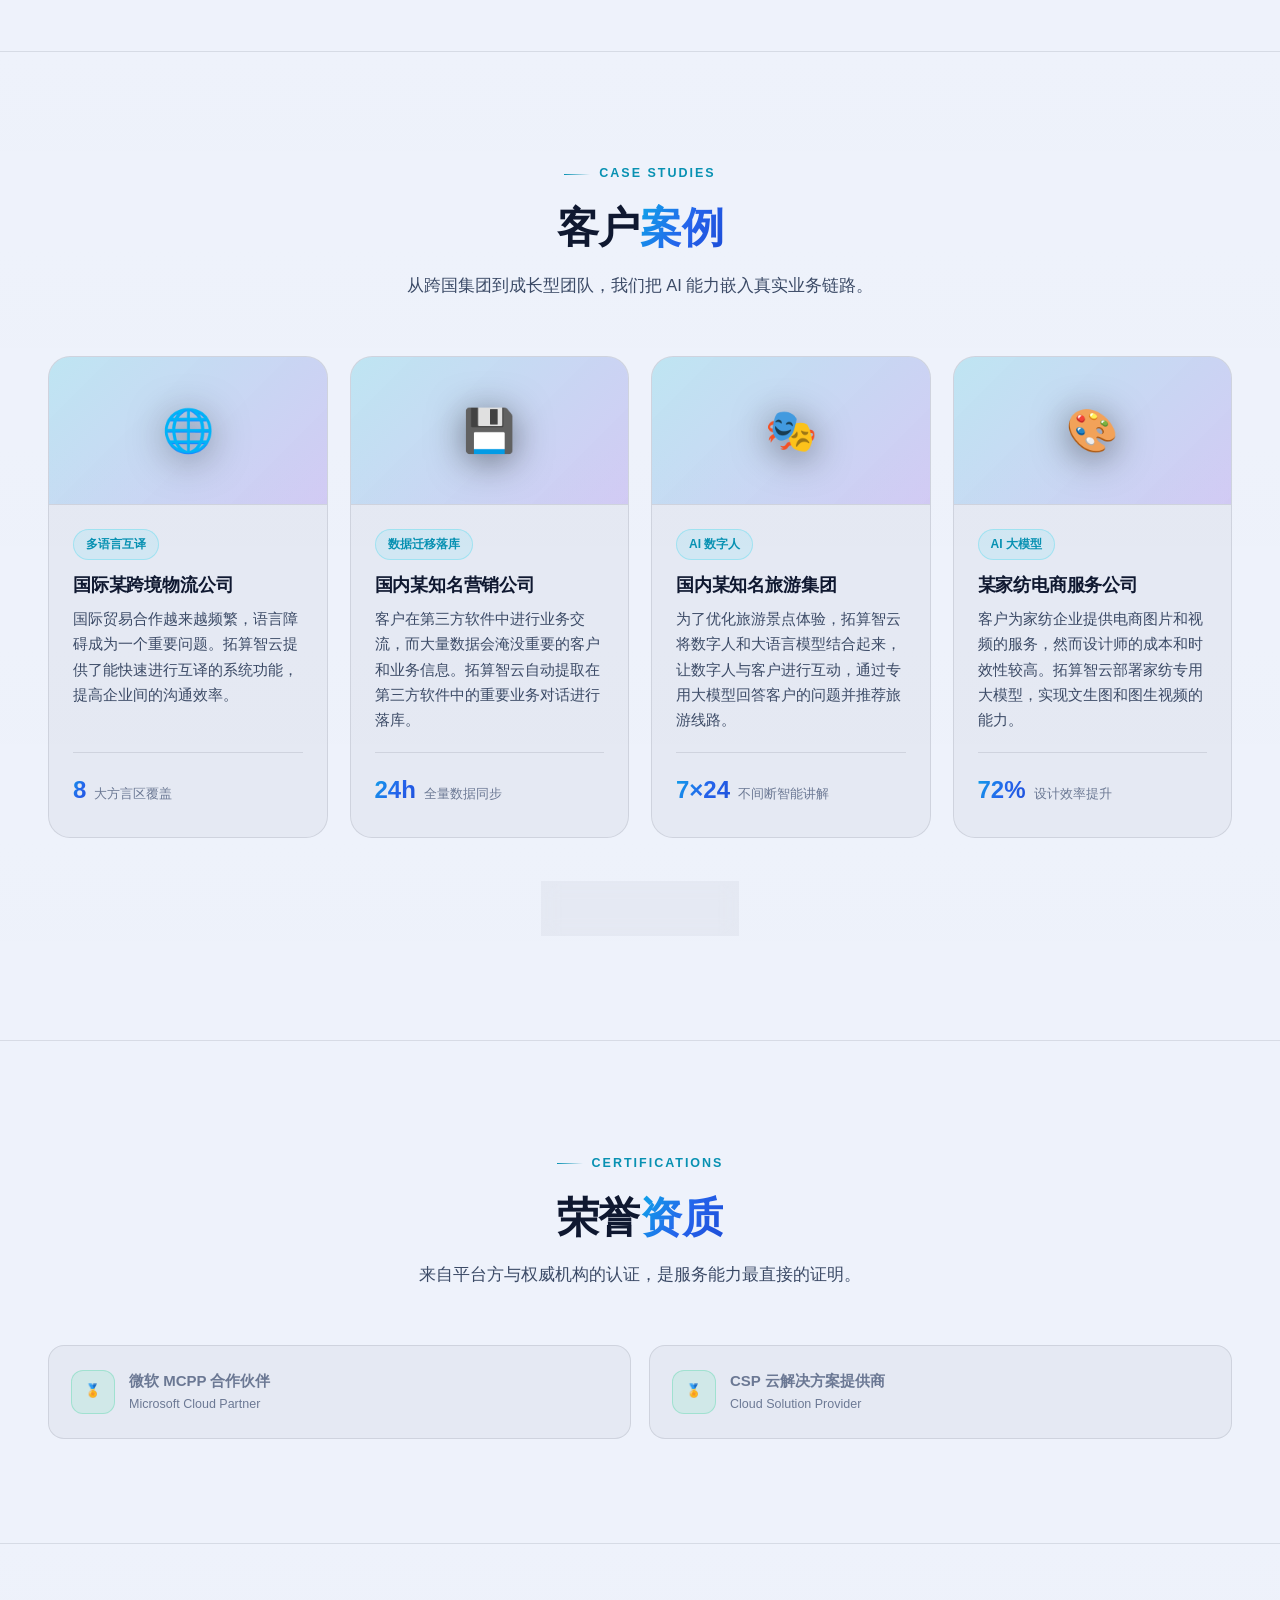
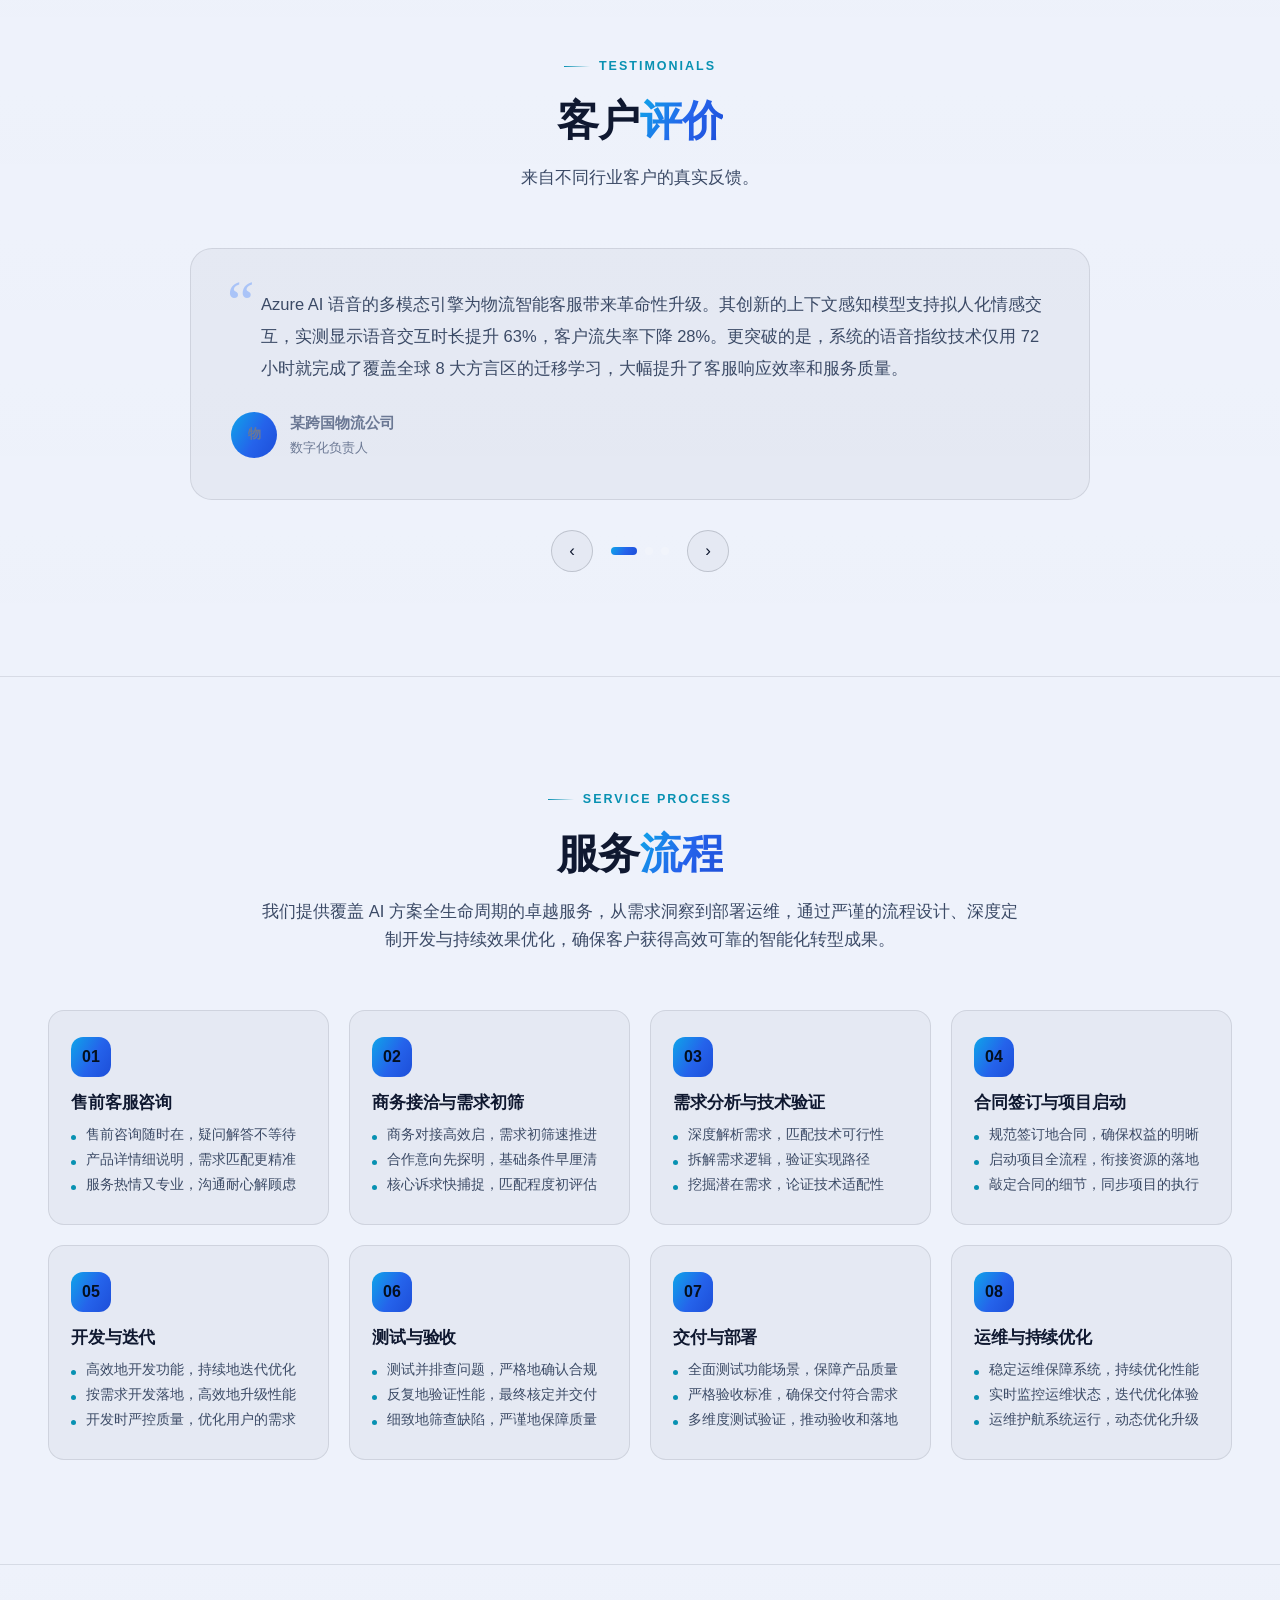
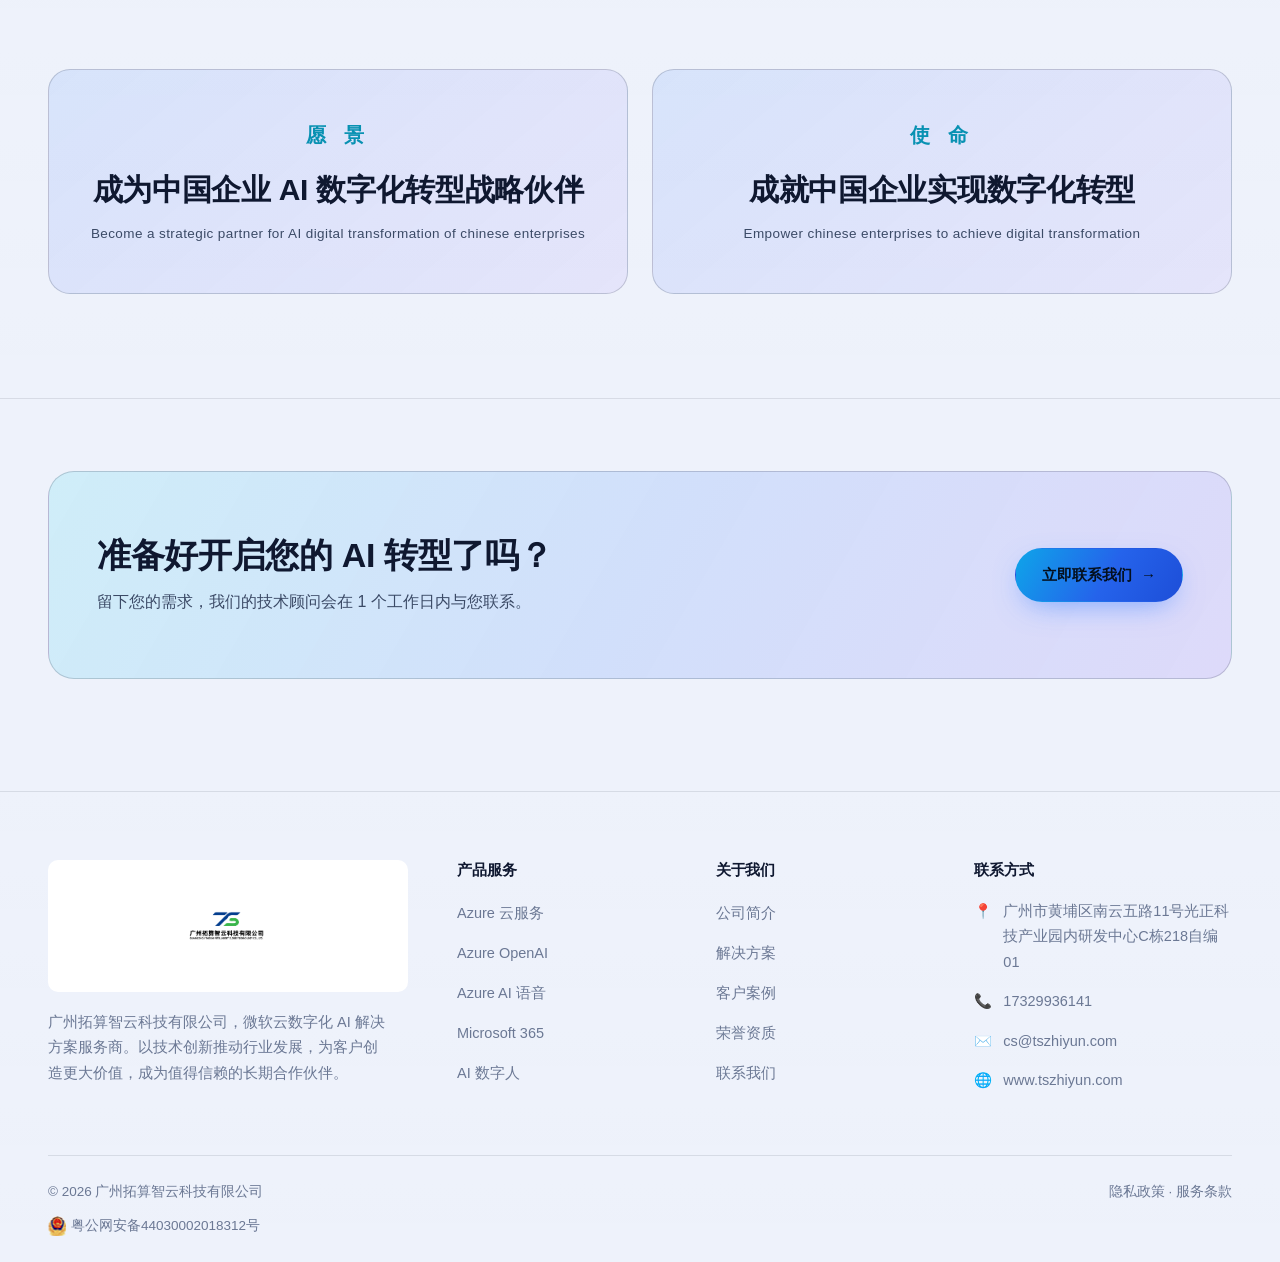
==== commit 55e7aaa6: "Remove ICP filing link from all footers" ====
--- a/index.html
+++ b/index.html
@@ -618,7 +618,6 @@
             <img src="assets/images/public-security-filing.png" alt="" width="18" height="20">
             <span>粤公网安备44030002018312号</span>
           </a>
-          <a class="footer__filing" href="https://beian.miit.gov.cn/" target="_blank" rel="noopener noreferrer">粤ICP备2024334639号</a>
         </div>
       </div>
       <span>
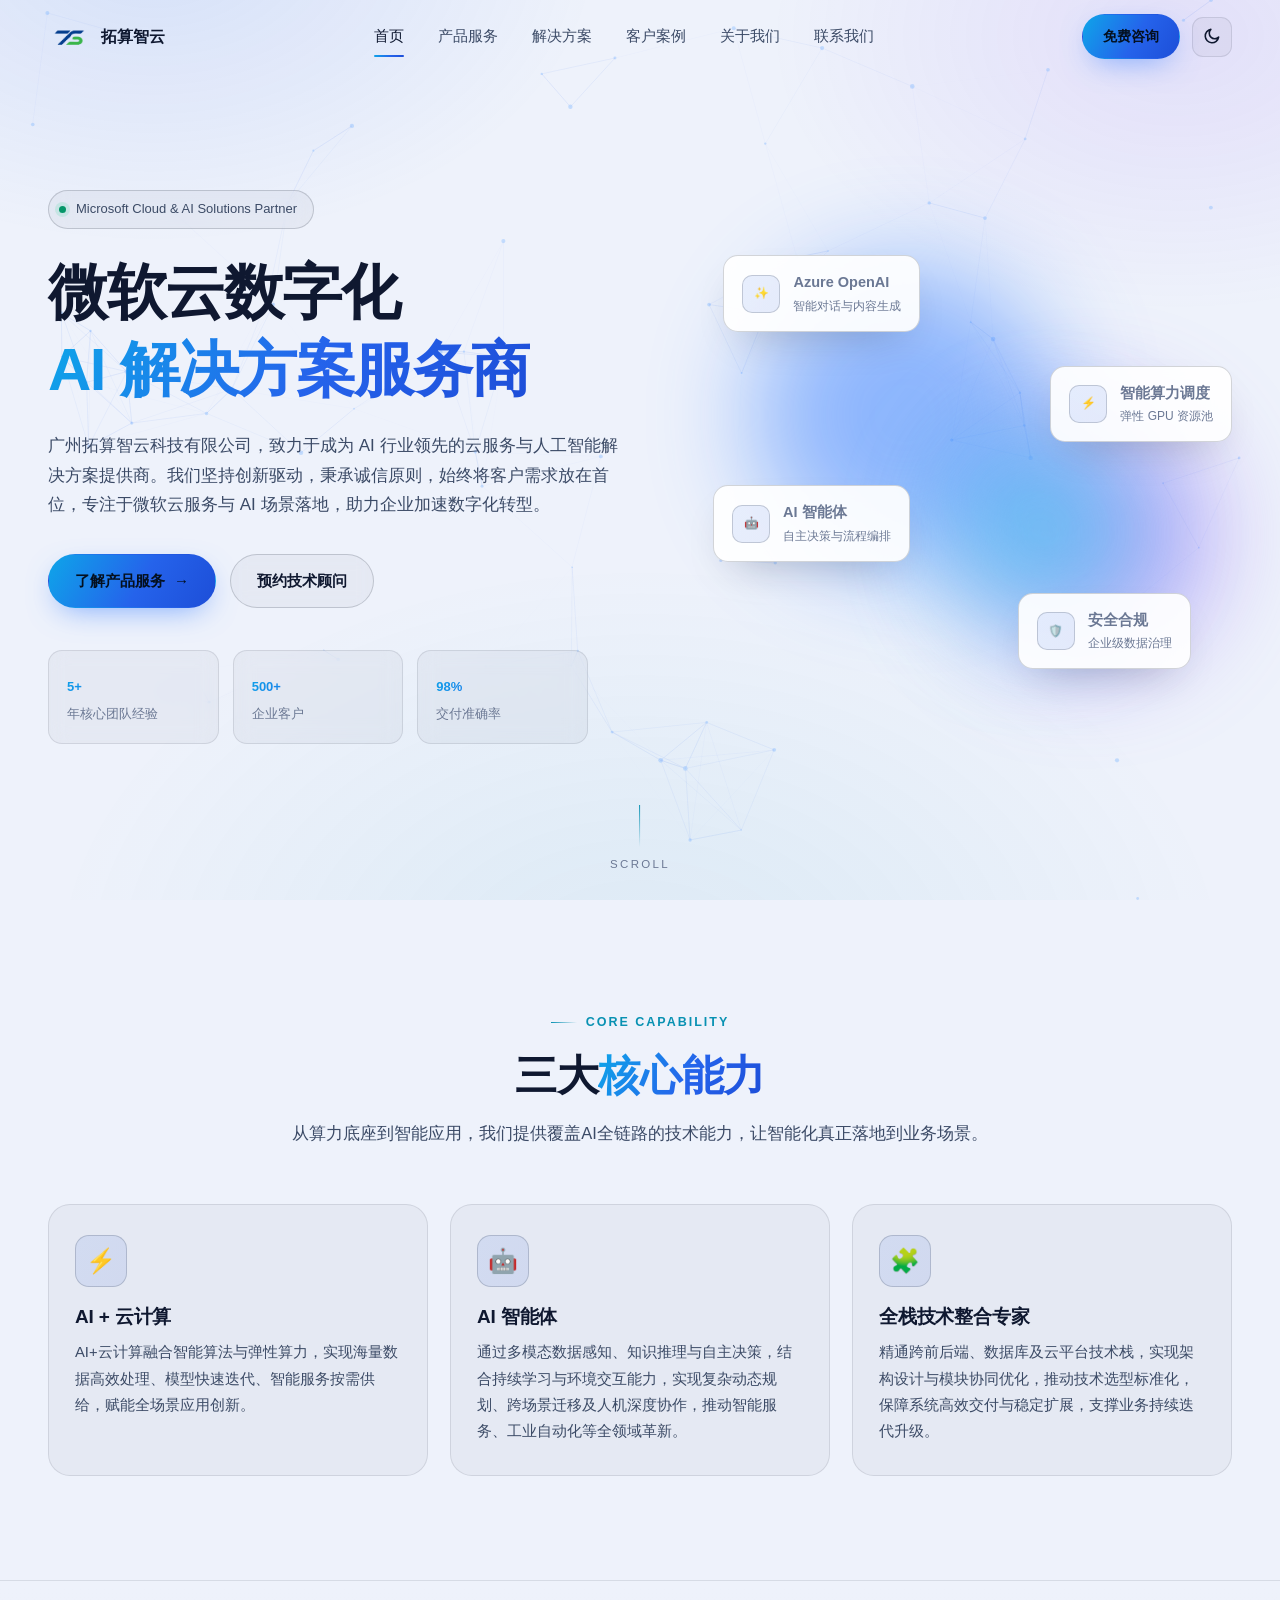
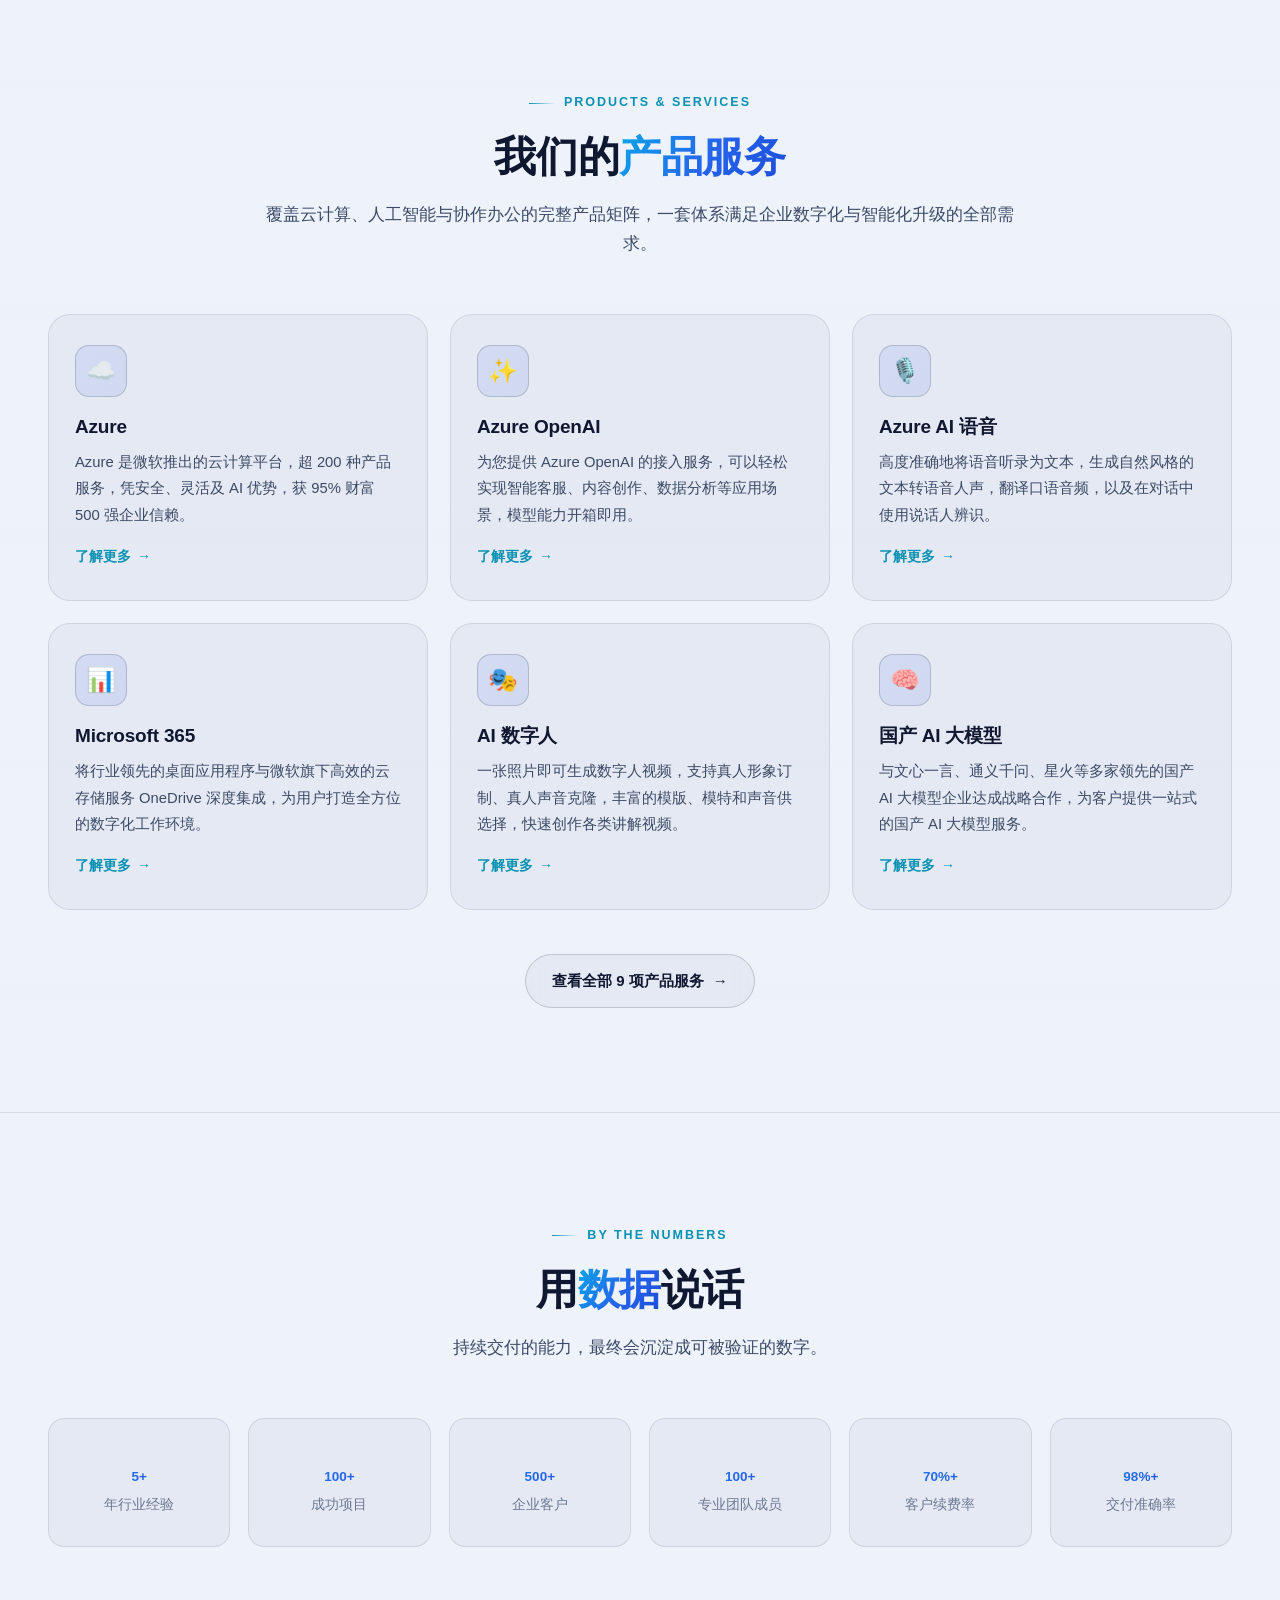
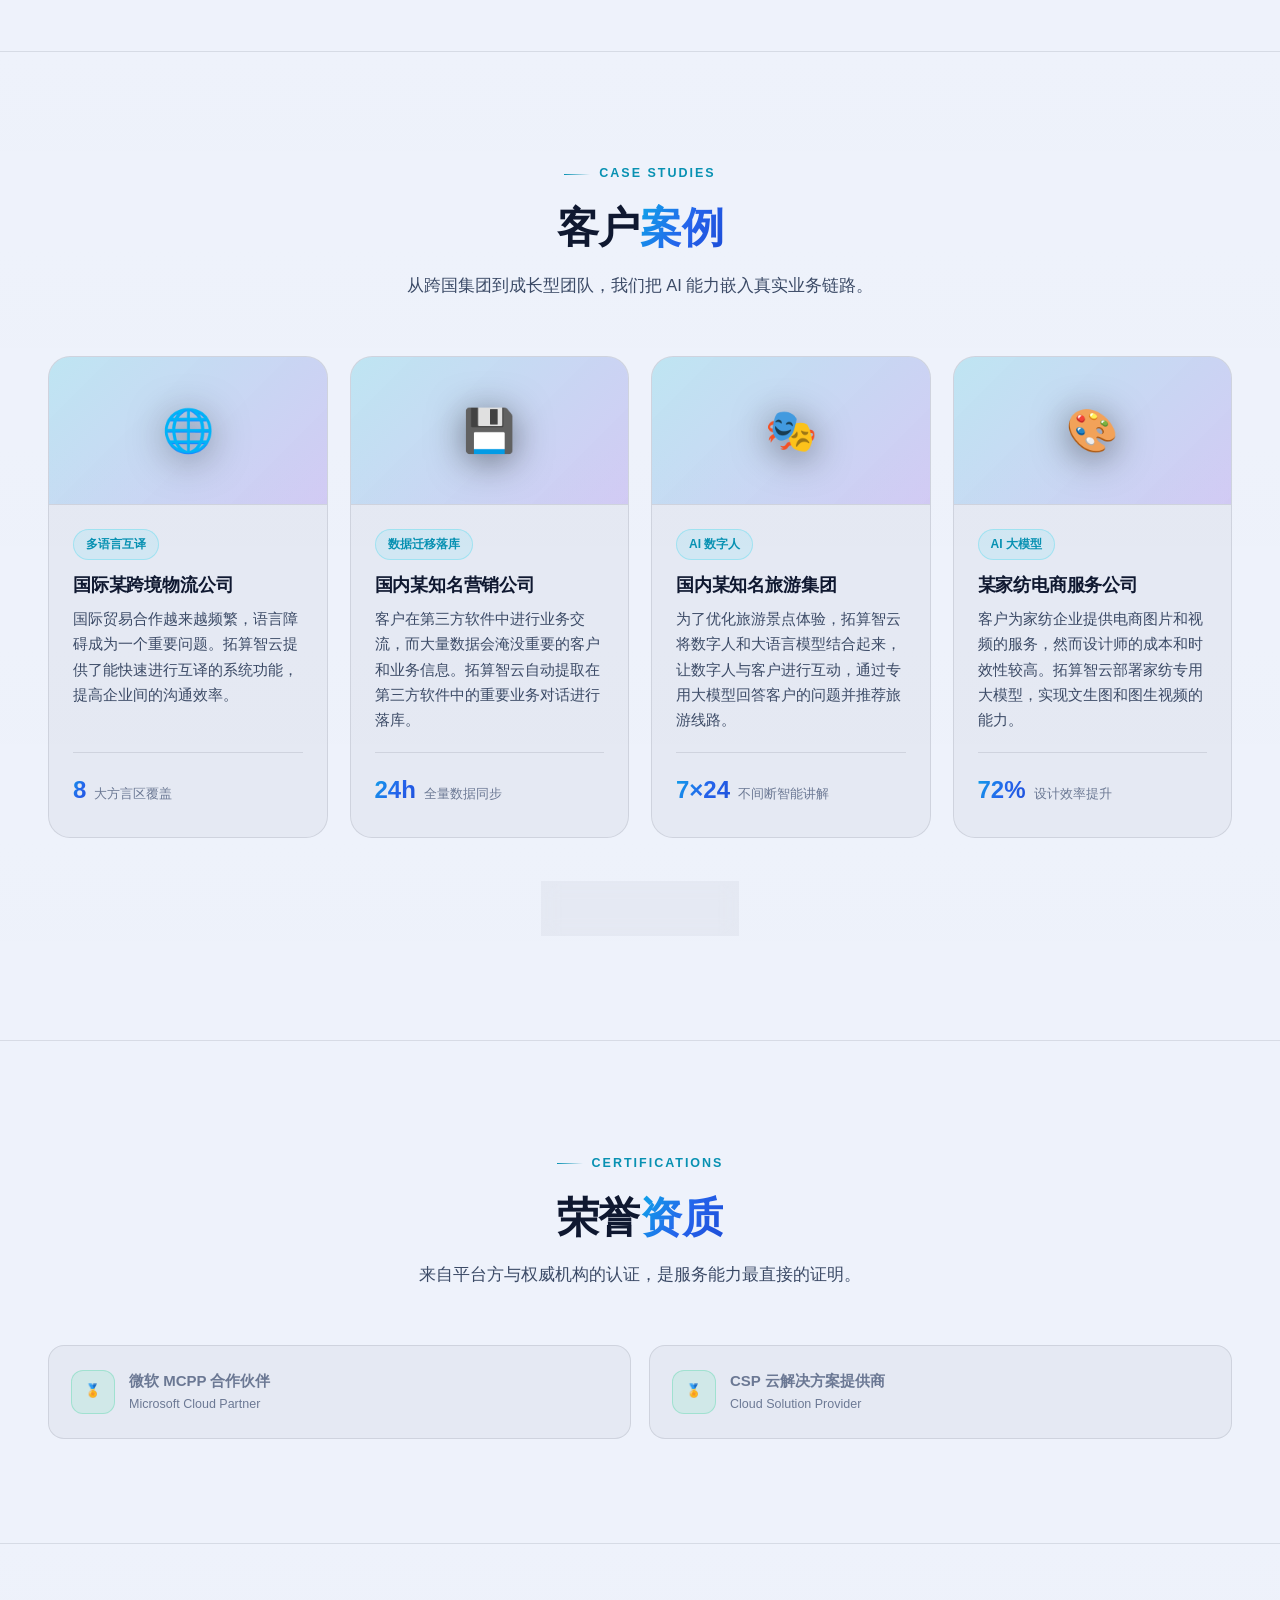
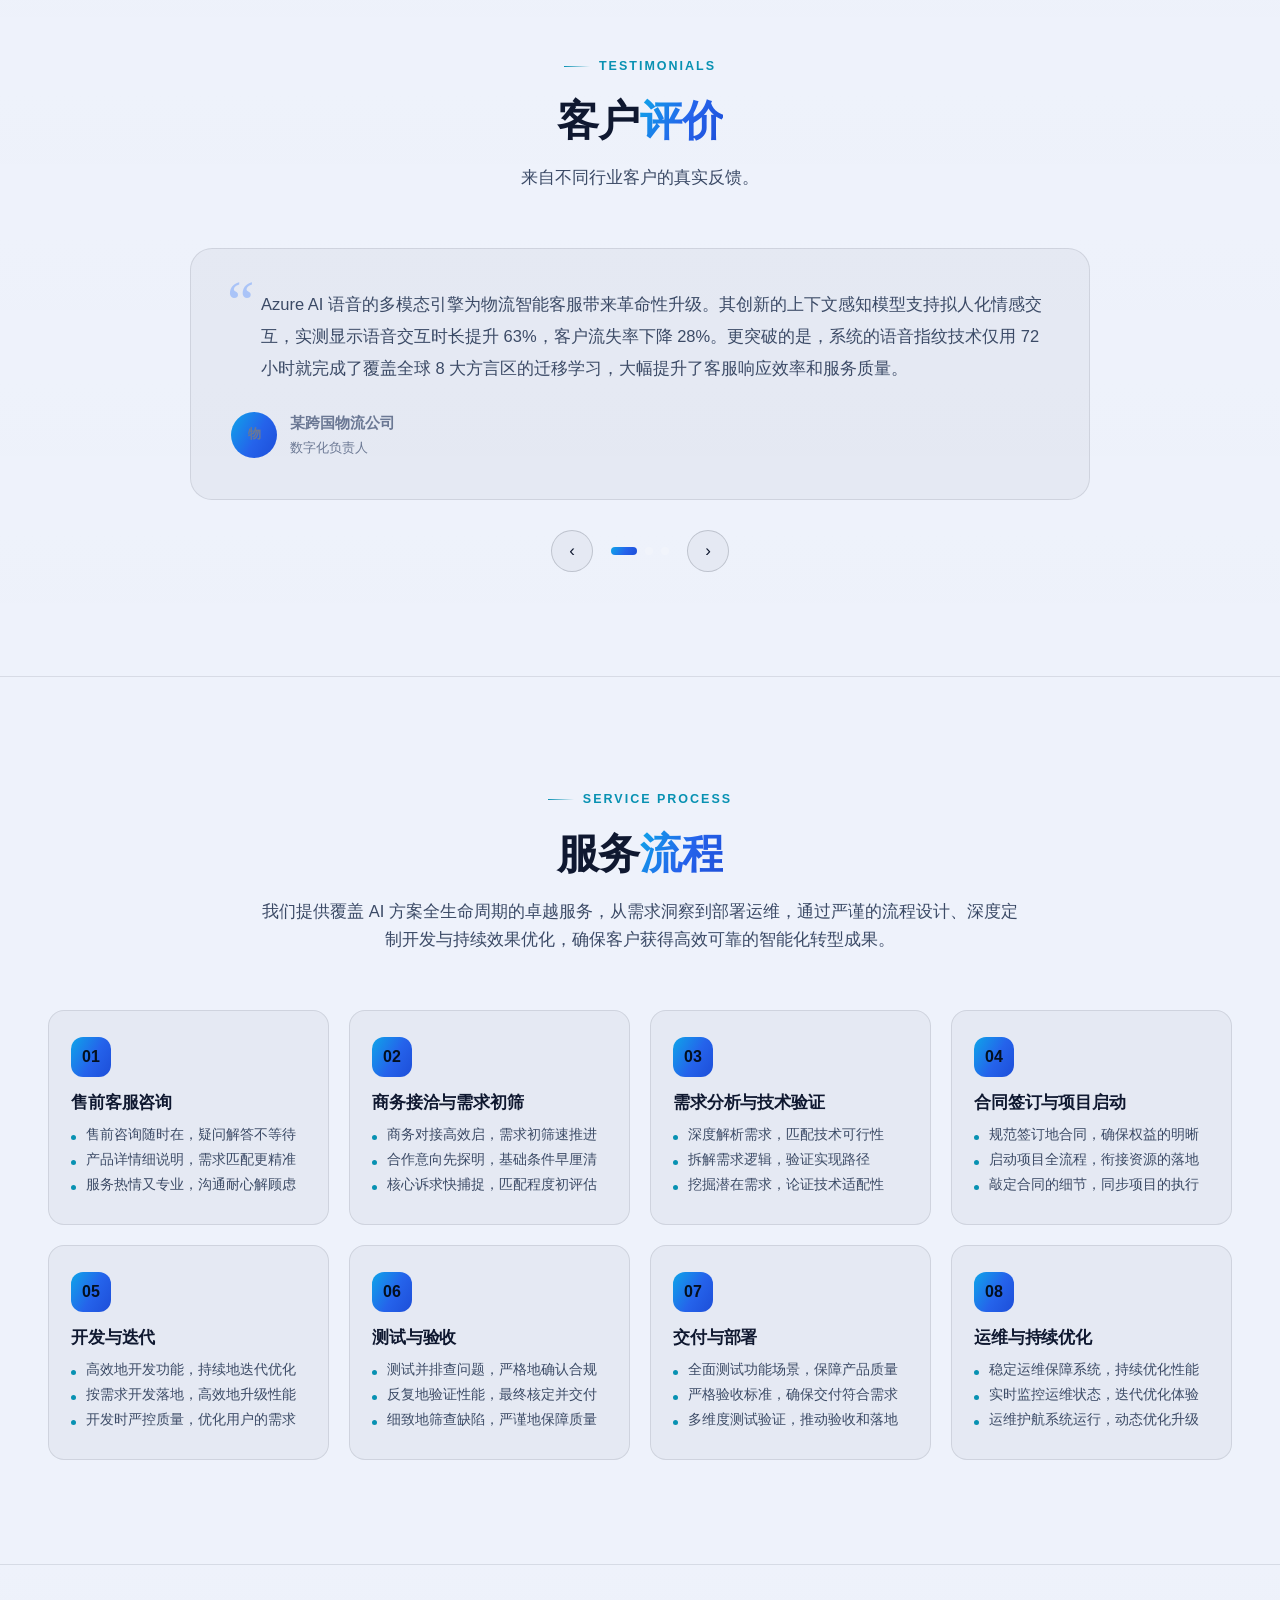
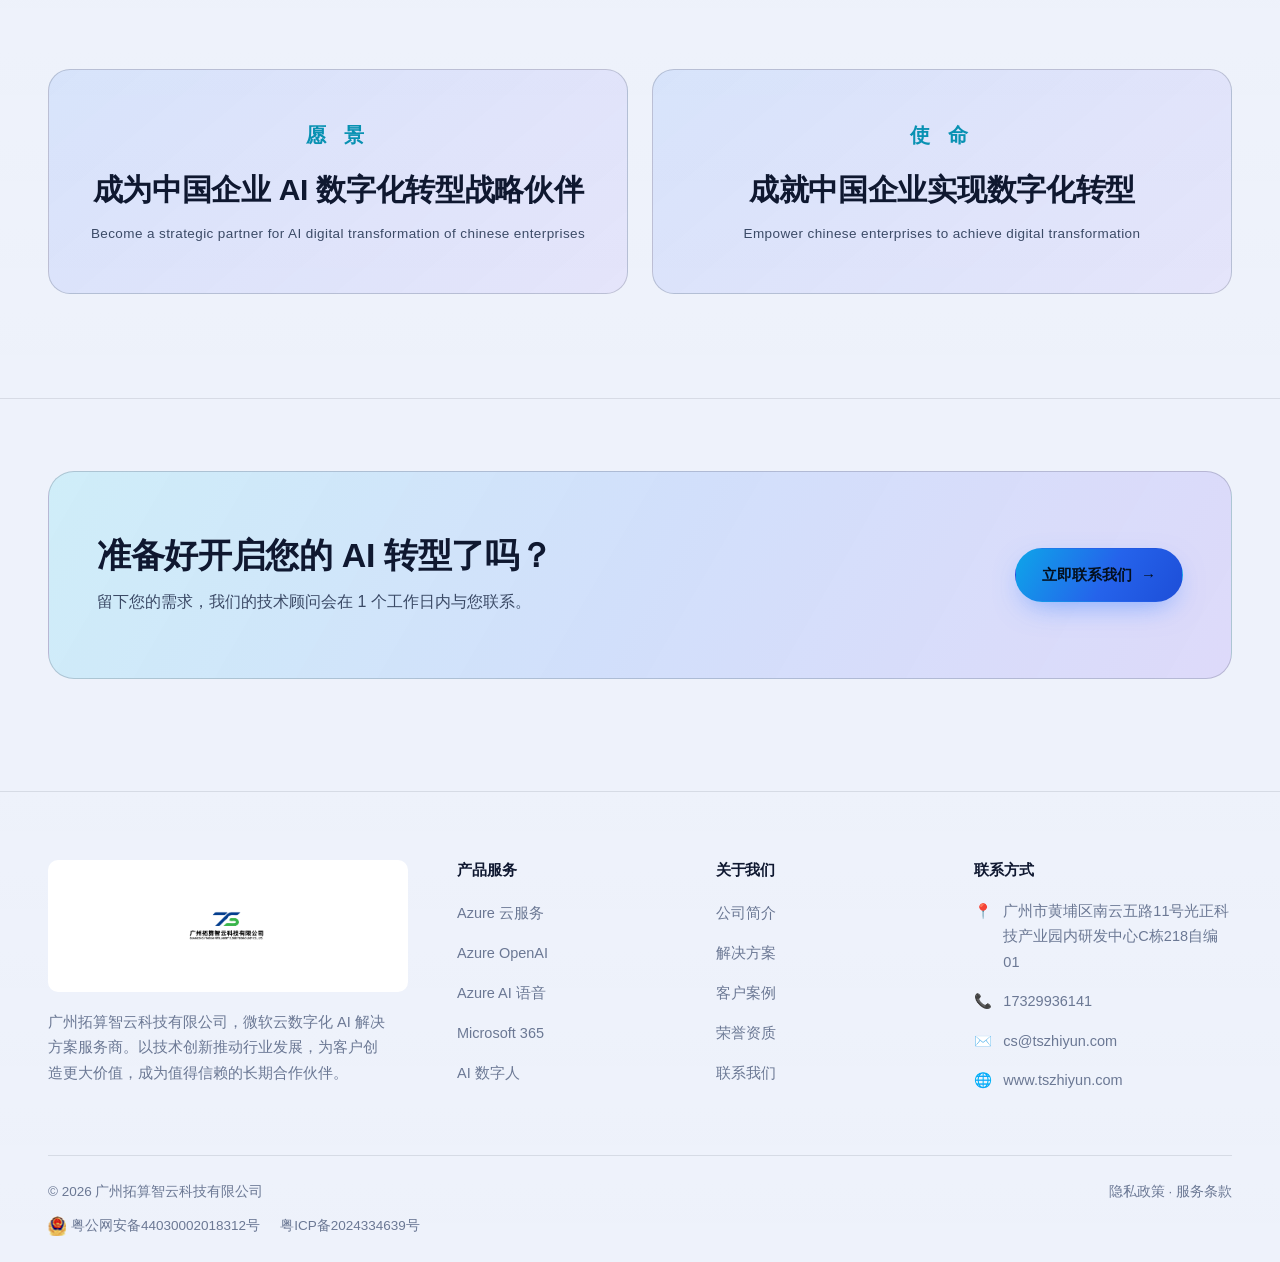
==== commit 54163764: "Restore ICP filing link in footers" ====
--- a/index.html
+++ b/index.html
@@ -618,6 +618,7 @@
             <img src="assets/images/public-security-filing.png" alt="" width="18" height="20">
             <span>粤公网安备44030002018312号</span>
           </a>
+          <a class="footer__filing" href="https://beian.miit.gov.cn/" rel="noopener noreferrer" target="_blank">粤ICP备2024334639号</a>
         </div>
       </div>
       <span>
